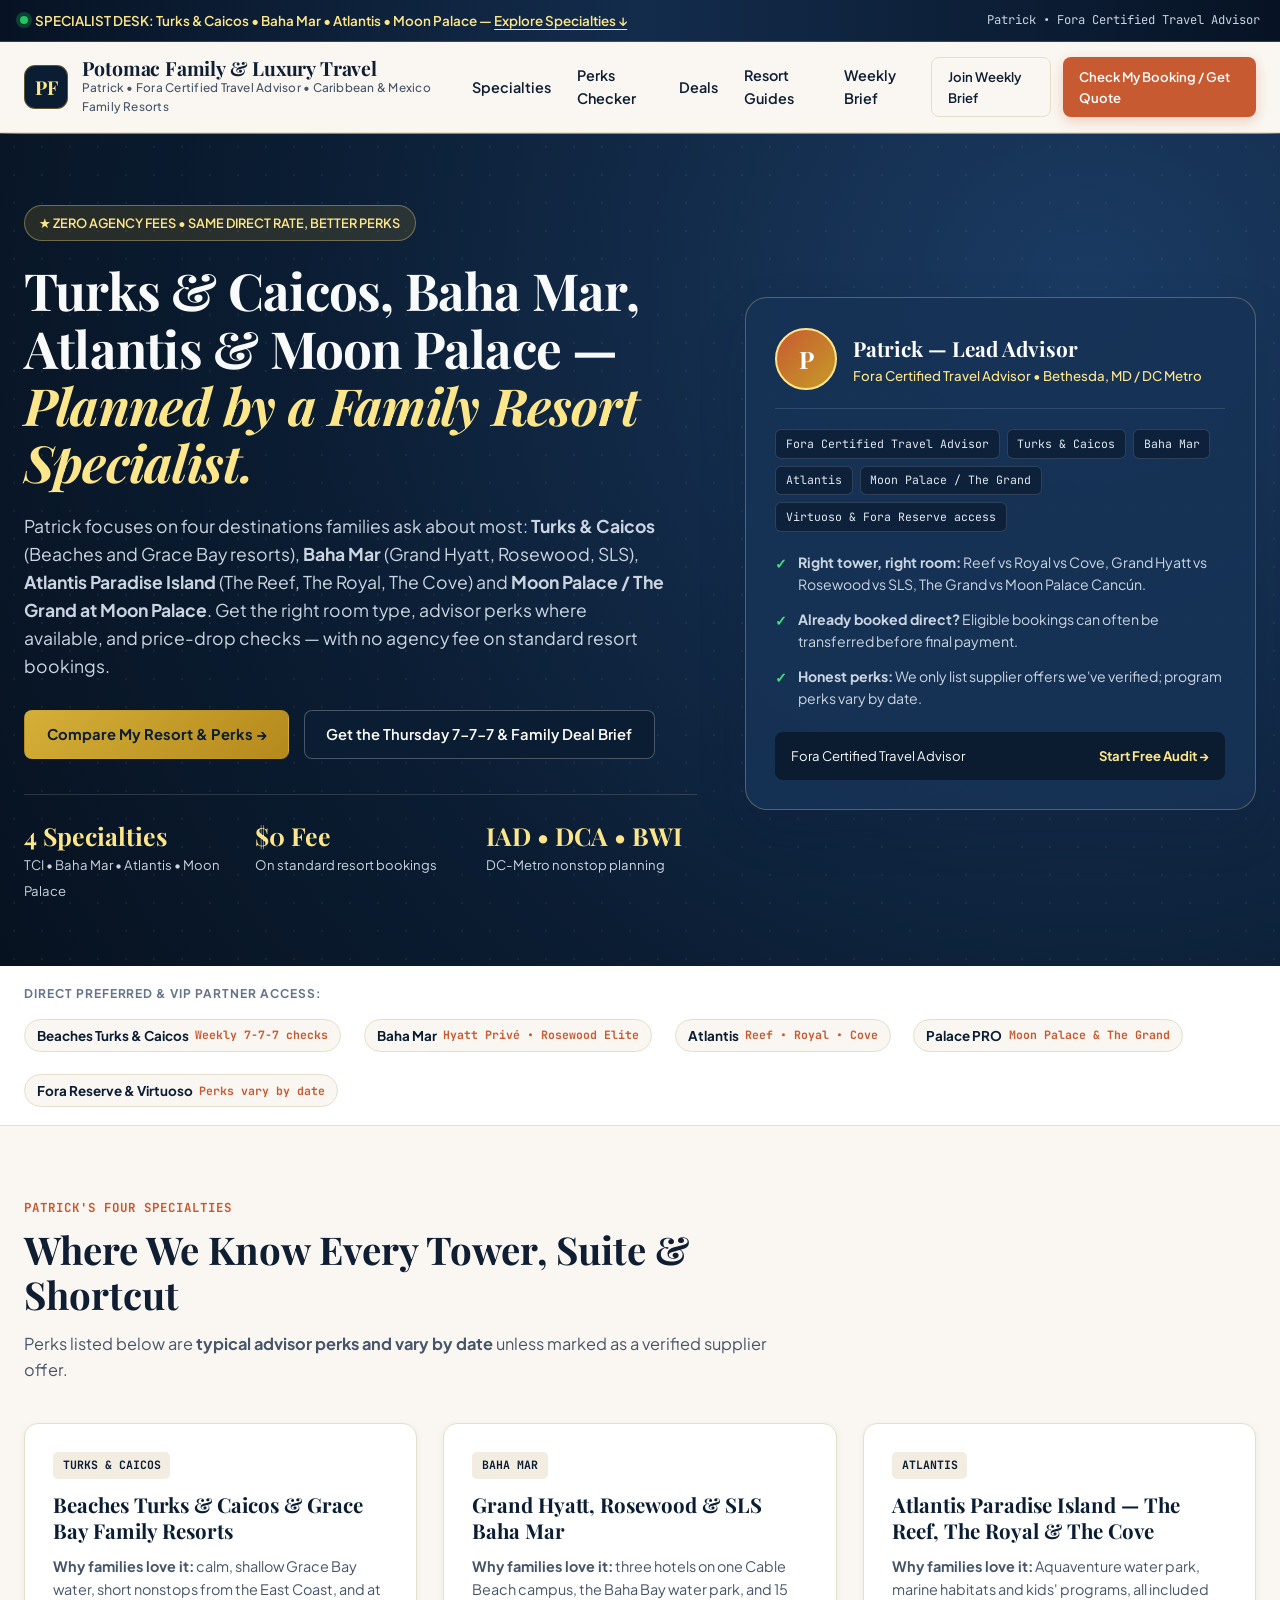
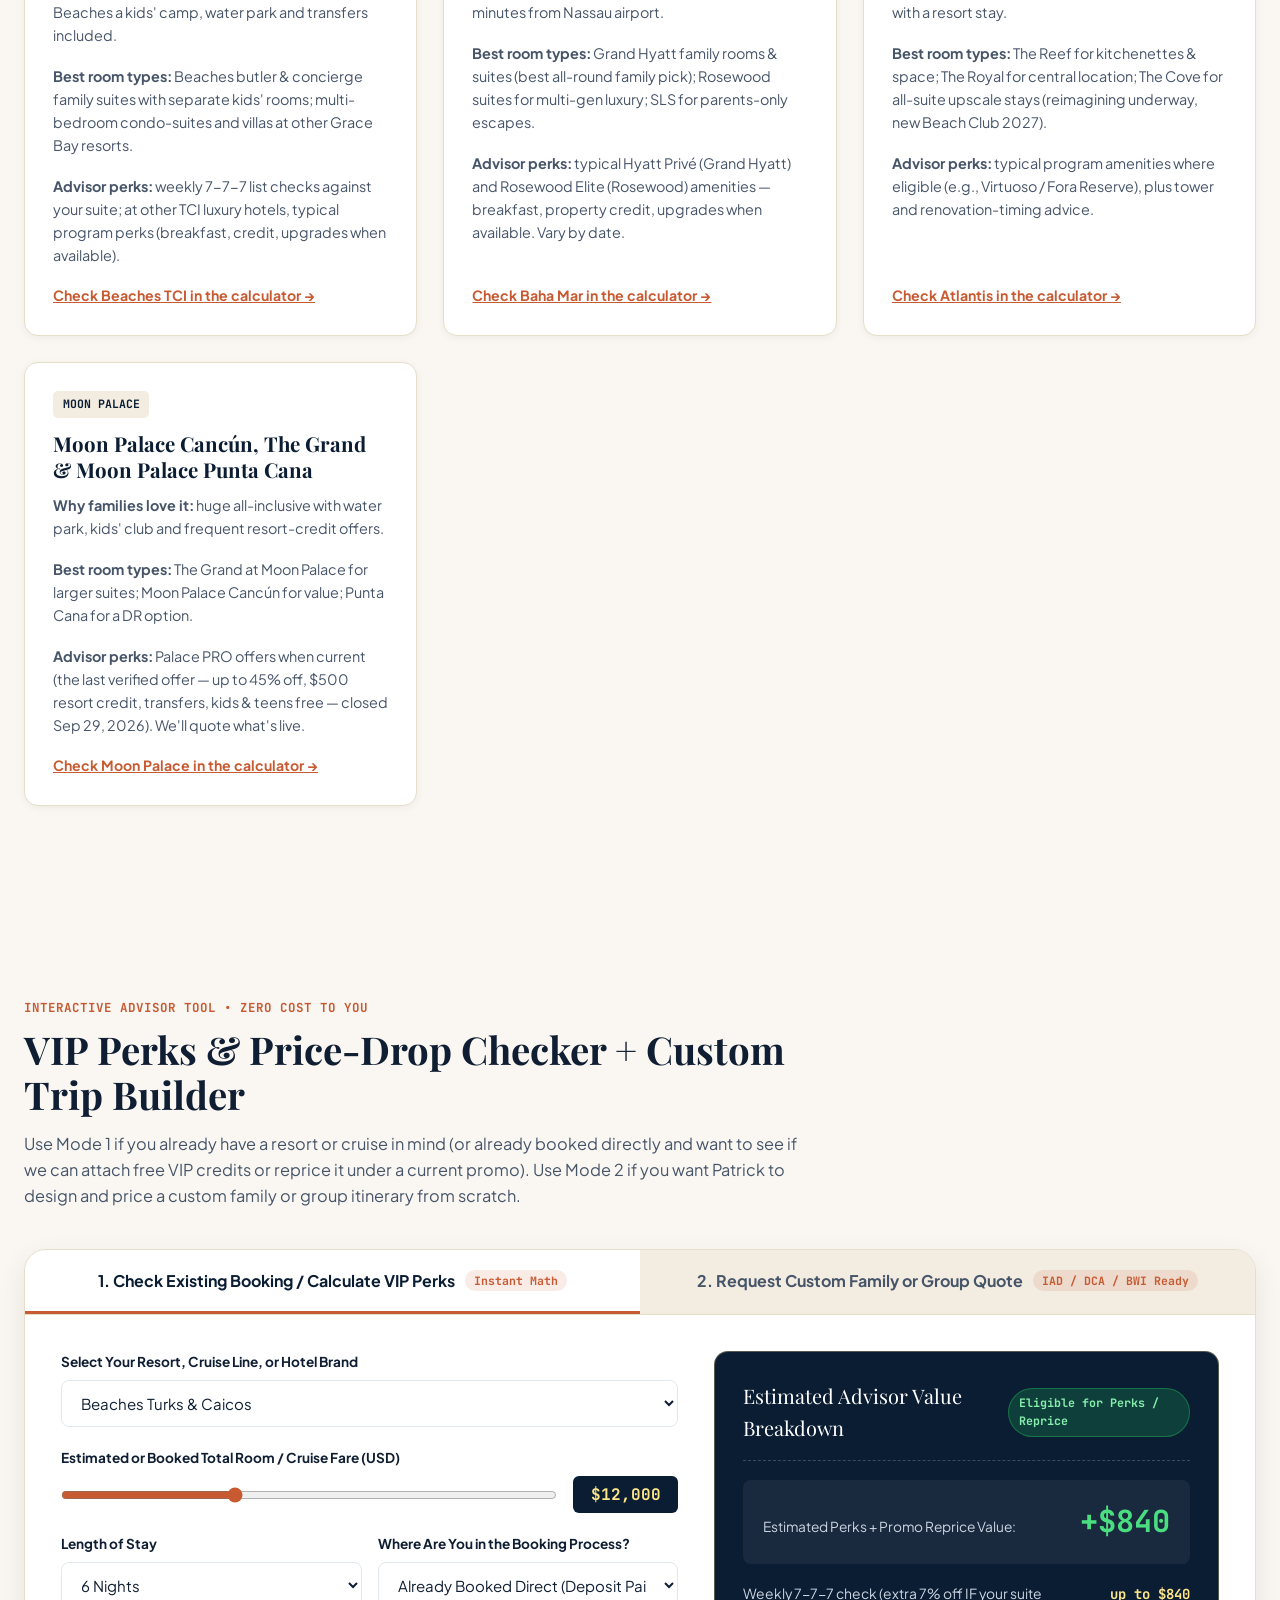
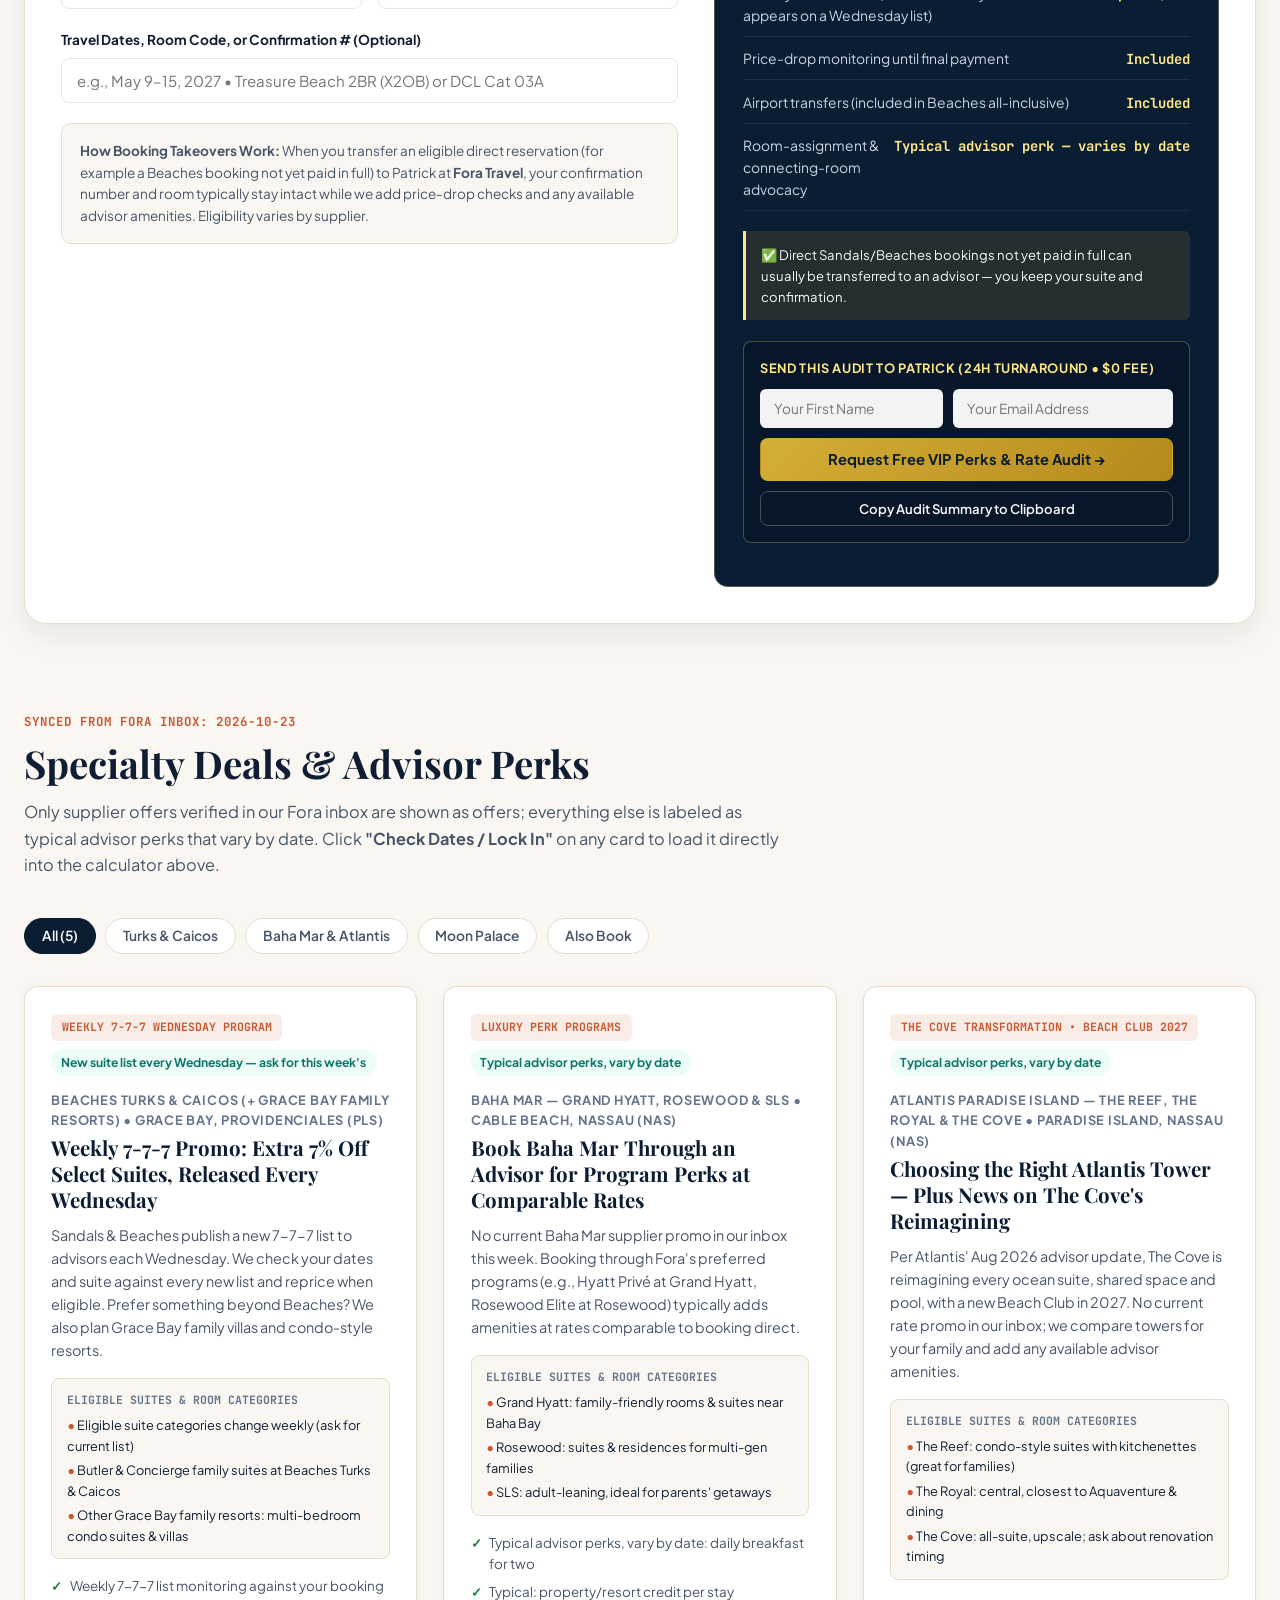
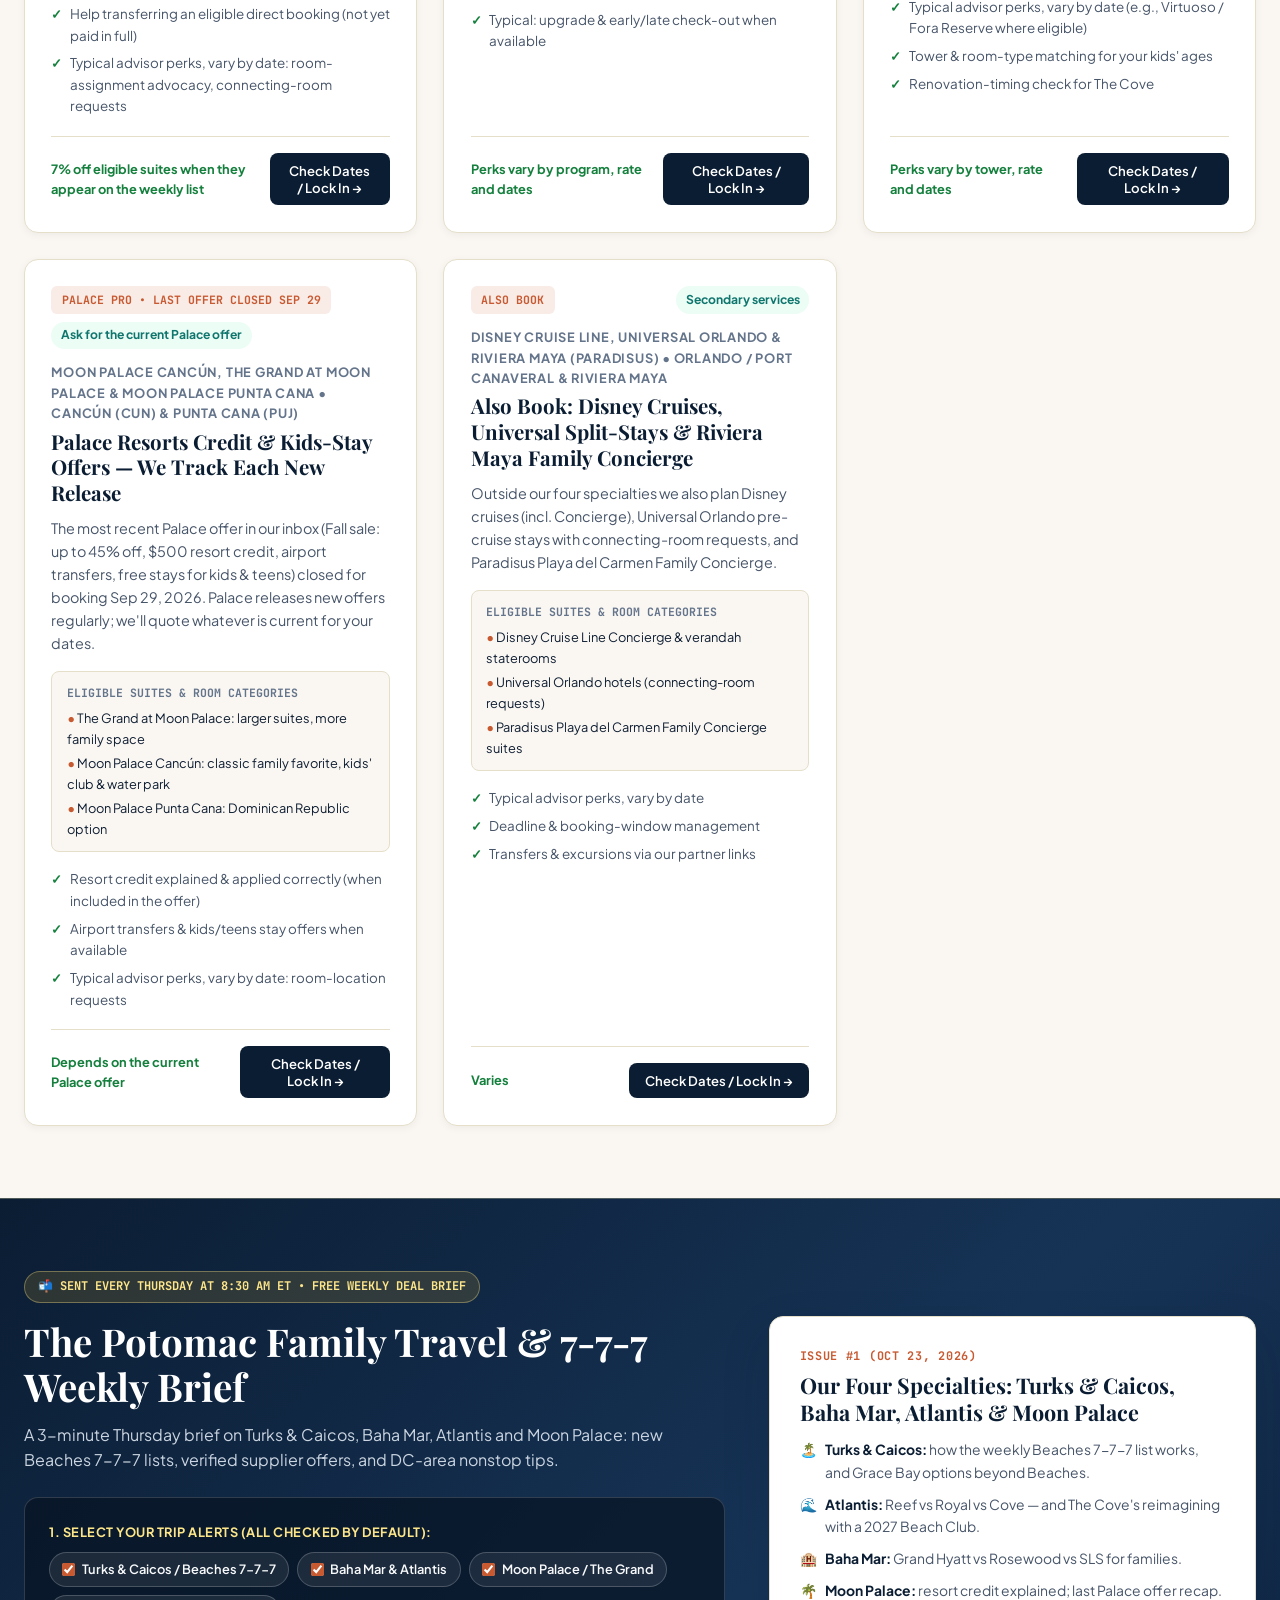
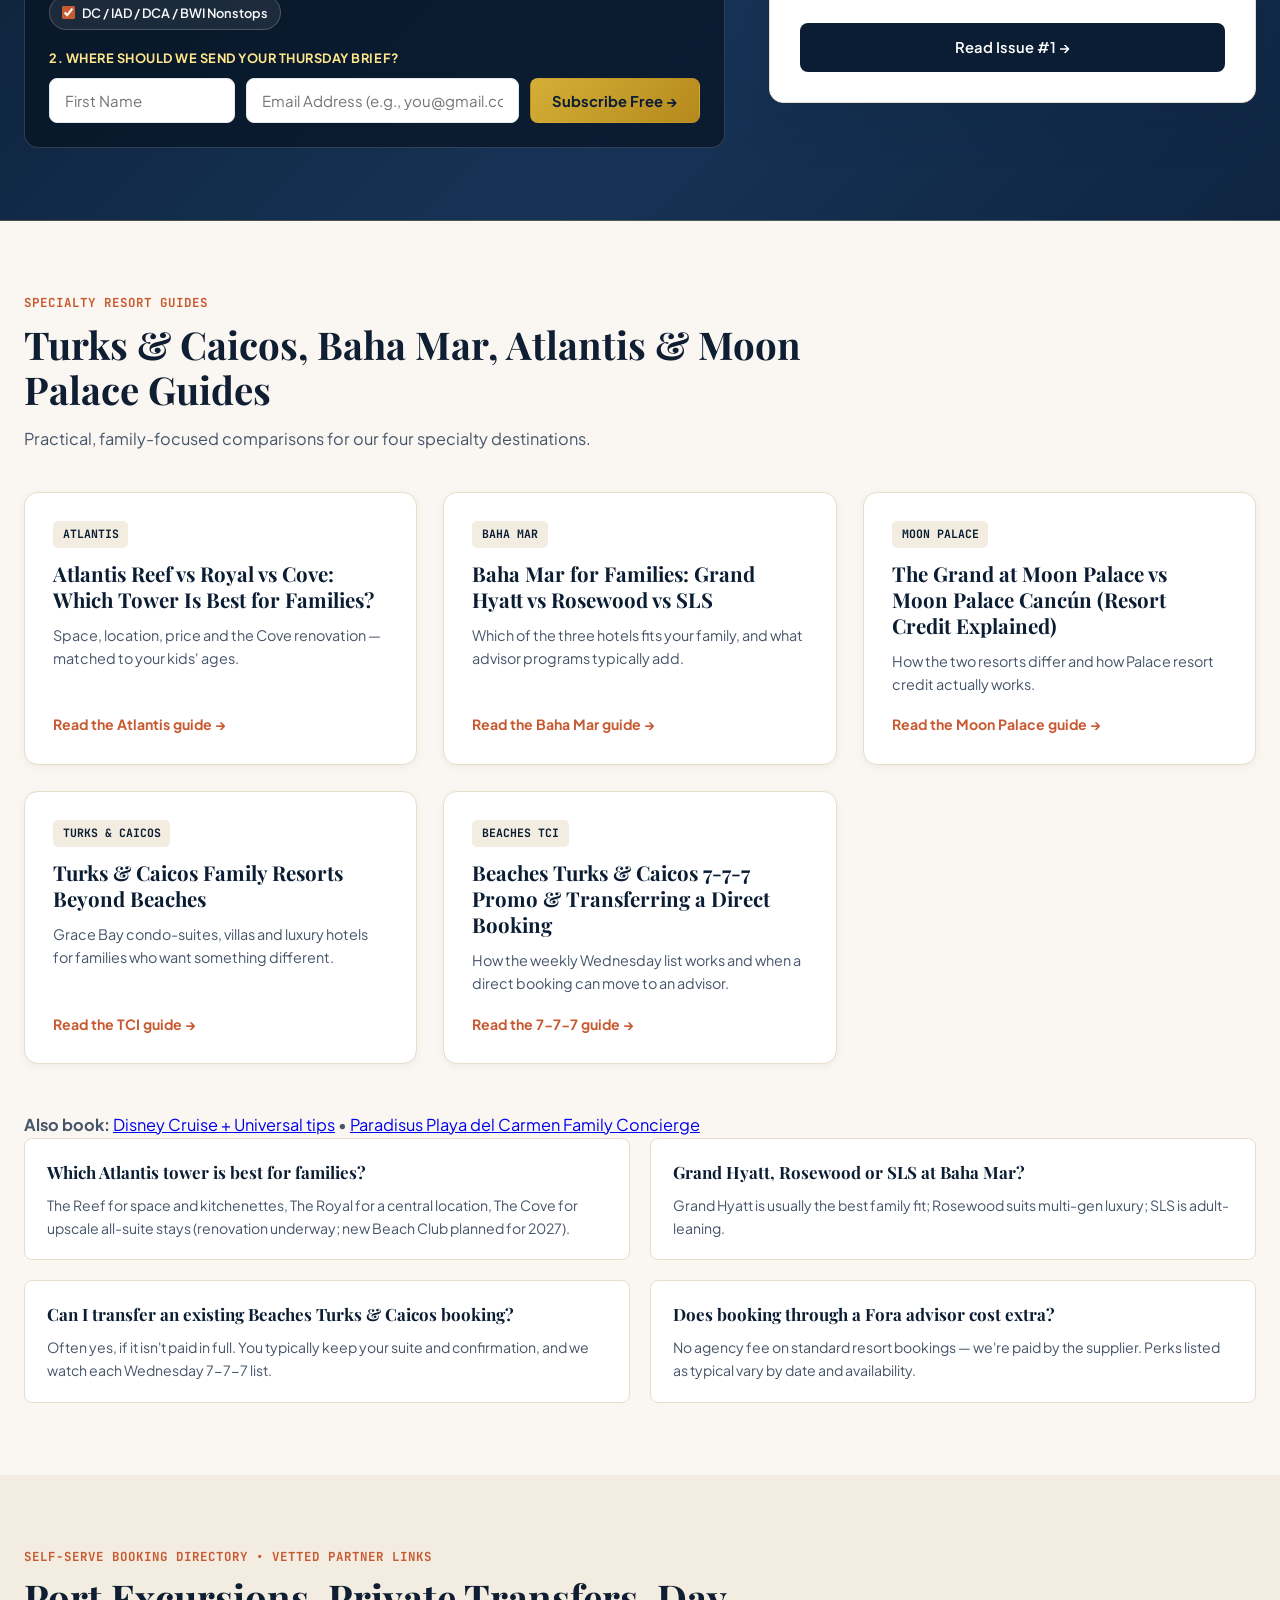
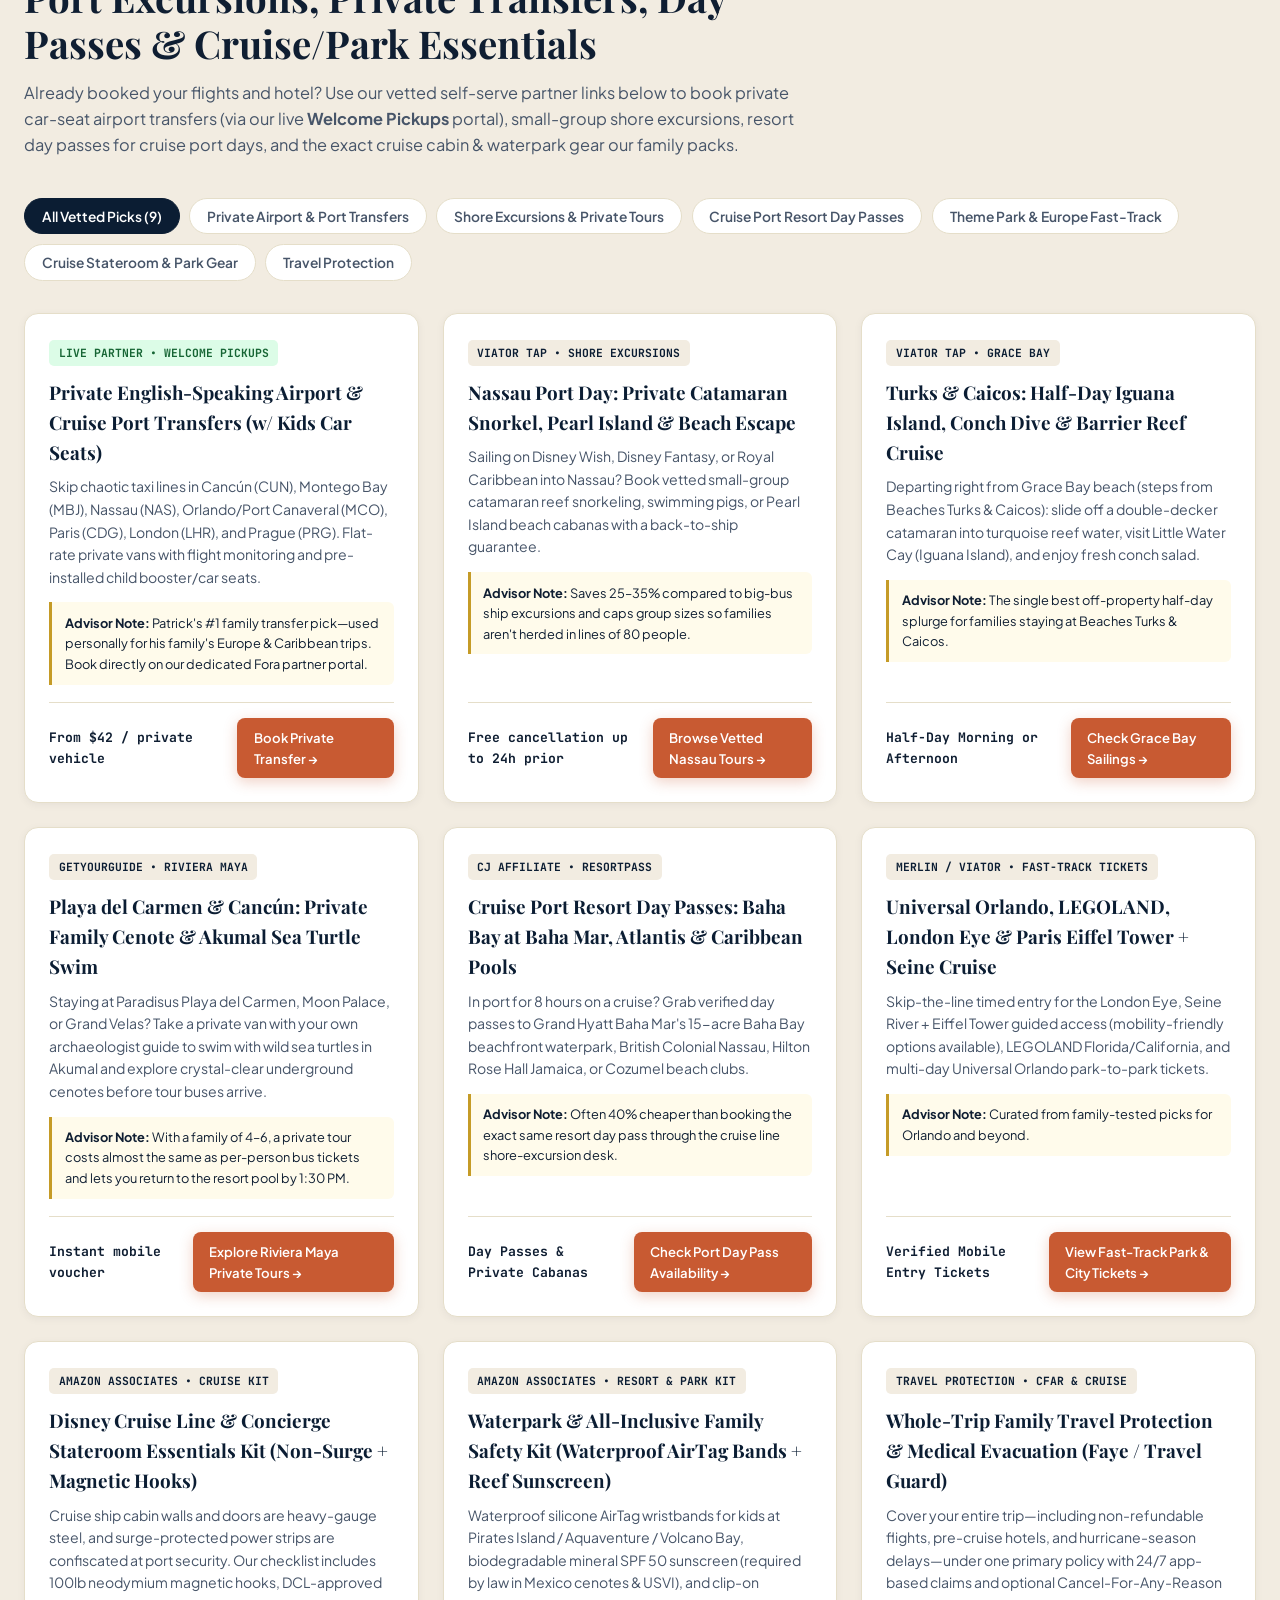
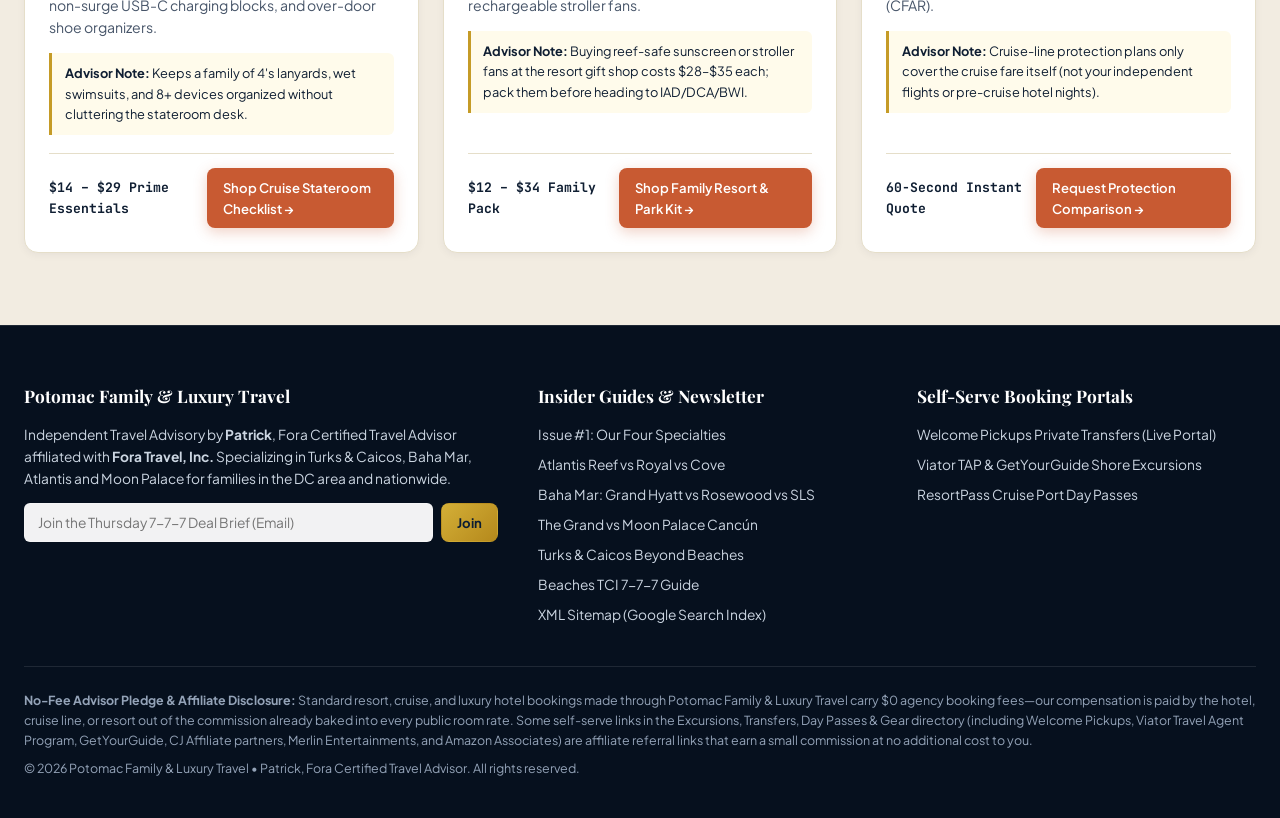
==== index.html @ f4395b29 "Publish Potomac Family Travel site" ====
<!DOCTYPE html>
<html lang="en">
<head>
  <meta charset="UTF-8" />
  <meta name="viewport" content="width=device-width, initial-scale=1.0" />
  <title>Potomac Family &amp; Luxury Travel | Turks &amp; Caicos, Baha Mar, Atlantis &amp; Moon Palace Family Specialist</title>
  <meta name="description" content="Patrick, Fora Certified Travel Advisor, specializes in family trips to Turks &amp; Caicos (Beaches &amp; Grace Bay resorts), Baha Mar (Grand Hyatt, Rosewood, SLS), Atlantis Paradise Island (The Reef, The Royal, The Cove) and Moon Palace / The Grand at Moon Palace. No agency fees on standard resort bookings." />
  <meta name="keywords" content="Turks and Caicos family resort travel advisor, Beaches Turks and Caicos 7-7-7, Baha Mar Grand Hyatt vs Rosewood vs SLS families, Atlantis Reef vs Royal vs Cove, The Grand at Moon Palace vs Moon Palace Cancun resort credit, Fora Travel Advisor DC" />
  <meta property="og:title" content="Potomac Family &amp; Luxury Travel | Turks &amp; Caicos • Baha Mar • Atlantis • Moon Palace" />
  <meta property="og:description" content="Check if your Beaches, Sandals, Disney Cruise Line, Paradisus, Atlantis, or Universal booking qualifies for $100–$850+ in advisor-only credits or a 7-7-7 promo reprice." />
  <meta property="og:type" content="website" />
  <link rel="canonical" href="https://potomacfamilytravel.github.io/" />
  <link rel="preconnect" href="https://fonts.googleapis.com" />
  <link rel="preconnect" href="https://fonts.gstatic.com" crossorigin />
  <link href="https://fonts.googleapis.com/css2?family=JetBrains+Mono:wght@500;700&family=Playfair+Display:ital,wght@0,600;0,700;1,600&family=Plus+Jakarta+Sans:wght@400;500;600;700&display=swap" rel="stylesheet" />
  <link rel="stylesheet" href="./styles.css" />

  <!-- Schema.org Structured Data for Google Search & Rich Snippets -->
  <script type="application/ld+json">
  {
    "@context": "https://schema.org",
    "@graph": [
      {
        "@type": "TravelAgency",
        "name": "Potomac Family & Luxury Travel",
        "description": "Boutique family luxury travel advisory by Patrick, Fora Certified Travel Advisor, specializing in Turks & Caicos, Baha Mar, Atlantis Paradise Island and Moon Palace / The Grand at Moon Palace.",
        "areaServed": ["Turks and Caicos Islands", "Nassau, The Bahamas", "Paradise Island, The Bahamas", "Cancún, Mexico", "Punta Cana, Dominican Republic", "Washington, DC Metro", "United States"],
        "priceRange": "No agency fee on standard resort bookings",
        "knowsAbout": [
          "Beaches Turks & Caicos", "Turks and Caicos family resorts", "Grace Bay",
          "Baha Mar", "Grand Hyatt Baha Mar", "Rosewood Baha Mar", "SLS Baha Mar",
          "Atlantis Paradise Island", "The Reef at Atlantis", "The Royal at Atlantis", "The Cove at Atlantis",
          "Moon Palace Cancún", "The Grand at Moon Palace", "Moon Palace Punta Cana",
          "Family all-inclusive resorts in the Caribbean and Mexico"
        ]
      },
      {
        "@type": "FAQPage",
        "mainEntity": [
          {"@type": "Question", "name": "Which Atlantis tower is best for families?", "acceptedAnswer": {"@type": "Answer", "text": "The Reef suits families wanting kitchenettes and condo-style space, The Royal is the most central for Aquaventure and dining, and The Cove is an upscale all-suite tower currently being reimagined, with a new Beach Club planned for 2027."}},
          {"@type": "Question", "name": "Grand Hyatt, Rosewood or SLS at Baha Mar for a family?", "acceptedAnswer": {"@type": "Answer", "text": "Grand Hyatt is usually the best family fit (largest, close to Baha Bay water park); Rosewood suits multi-generational families wanting quieter luxury and larger suites; SLS is more adult-leaning and great for parents' trips."}},
          {"@type": "Question", "name": "Can I transfer an existing Beaches Turks & Caicos booking to an advisor?", "acceptedAnswer": {"@type": "Answer", "text": "Often yes, if it is not yet paid in full. You generally keep your suite and confirmation number, and we monitor the weekly Wednesday 7-7-7 lists for your suite."}}
        ]
      }
    ]
  }
  </script>
</head>
<body>

  <!-- Live Promo Announcement Bar -->
  <div class="announcement-bar">
    <div class="announcement-inner">
      <div class="live-pulse">
        <span class="pulse-dot"></span>
        <span>SPECIALIST DESK: Turks &amp; Caicos • Baha Mar • Atlantis • Moon Palace — <a href="#specialties">Explore Specialties &darr;</a></span>
      </div>
      <div class="announcement-credentials">Patrick • Fora Certified Travel Advisor</div>
    </div>
  </div>

  <!-- Sticky Site Header -->
  <header class="site-header">
    <div class="header-inner">
      <a href="#" class="brand">
        <div class="brand-monogram">PF</div>
        <div class="brand-text">
          <span class="brand-name">Potomac Family &amp; Luxury Travel</span>
          <span class="brand-sub">Patrick • Fora Certified Travel Advisor • Caribbean &amp; Mexico Family Resorts</span>
        </div>
      </a>

      <nav class="main-nav" aria-label="Main Navigation">
        <a href="#specialties">Specialties</a>
        <a href="#perks-checker">Perks Checker</a>
        <a href="#live-deals">Deals</a>
        <a href="#insider-guides">Resort Guides</a>
        <a href="#newsletter">Weekly Brief</a>
      </nav>

      <div class="header-cta-group">
        <a href="#newsletter" class="btn btn-outline btn-sm">Join Weekly Brief</a>
        <a href="#perks-checker" class="btn btn-primary btn-sm">Check My Booking / Get Quote</a>
      </div>
    </div>
  </header>

  <!-- Hero Section -->
  <section class="hero">
    <div class="hero-inner">
      <div class="hero-copy">
        <div class="hero-eyebrow">
          <span>★ ZERO AGENCY FEES • SAME DIRECT RATE, BETTER PERKS</span>
        </div>
        <h1>
          Turks &amp; Caicos, Baha Mar, Atlantis &amp; Moon Palace — <span class="highlight">Planned by a Family Resort Specialist.</span>
        </h1>
        <p class="hero-lead">
          Patrick focuses on four destinations families ask about most: <strong>Turks &amp; Caicos</strong> (Beaches and Grace Bay resorts), <strong>Baha Mar</strong> (Grand Hyatt, Rosewood, SLS), <strong>Atlantis Paradise Island</strong> (The Reef, The Royal, The Cove) and <strong>Moon Palace / The Grand at Moon Palace</strong>. Get the right room type, advisor perks where available, and price-drop checks — with no agency fee on standard resort bookings.
        </p>

        <div class="hero-actions">
          <a href="#perks-checker" class="btn btn-gold">
            Compare My Resort &amp; Perks &rarr;
          </a>
          <a href="#newsletter" class="btn btn-navy" style="border-color: rgba(255,255,255,0.25);">
            Get the Thursday 7-7-7 &amp; Family Deal Brief
          </a>
        </div>

        <div class="hero-metrics">
          <div class="metric-item"><strong>4 Specialties</strong><span>TCI • Baha Mar • Atlantis • Moon Palace</span></div>
          <div class="metric-item"><strong>$0 Fee</strong><span>On standard resort bookings</span></div>
          <div class="metric-item"><strong>IAD • DCA • BWI</strong><span>DC-Metro nonstop planning</span></div>
        </div>
      </div>

      <!-- Right Advisor Credentials Card -->
      <aside class="hero-advisor-card" aria-label="Advisor Credentials">
        <div class="advisor-header">
          <div class="advisor-avatar">P</div>
          <div class="advisor-meta">
            <h2>Patrick — Lead Advisor</h2>
            <p>Fora Certified Travel Advisor • Bethesda, MD / DC Metro</p>
          </div>
        </div>

        <div class="advisor-badges">
          <span class="mini-badge">Fora Certified Travel Advisor</span>
          <span class="mini-badge">Turks &amp; Caicos</span>
          <span class="mini-badge">Baha Mar</span>
          <span class="mini-badge">Atlantis</span>
          <span class="mini-badge">Moon Palace / The Grand</span>
          <span class="mini-badge">Virtuoso &amp; Fora Reserve access</span>
        </div>

        <ul class="advisor-checklist">
          <li><span class="check-icon">✓</span><span><strong>Right tower, right room:</strong> Reef vs Royal vs Cove, Grand Hyatt vs Rosewood vs SLS, The Grand vs Moon Palace Cancún.</span></li>
          <li><span class="check-icon">✓</span><span><strong>Already booked direct?</strong> Eligible bookings can often be transferred before final payment.</span></li>
          <li><span class="check-icon">✓</span><span><strong>Honest perks:</strong> We only list supplier offers we've verified; program perks vary by date.</span></li>
        </ul>

        <div class="advisor-card-footer">
          <span>Fora Certified Travel Advisor</span>
          <a href="#perks-checker" style="color: #FDE68A; font-weight: 700; text-decoration: none;">Start Free Audit &rarr;</a>
        </div>
      </aside>
    </div>
  </section>

  <!-- Partner Programs Trust Bar -->
  <div class="trust-bar">
    <div class="trust-inner">
      <span class="trust-label">Direct Preferred &amp; VIP Partner Access:</span>
      <div class="trust-logos">
        <span class="trust-pill">Beaches Turks &amp; Caicos <small>Weekly 7-7-7 checks</small></span>
        <span class="trust-pill">Baha Mar <small>Hyatt Privé • Rosewood Elite</small></span>
        <span class="trust-pill">Atlantis <small>Reef • Royal • Cove</small></span>
        <span class="trust-pill">Palace PRO <small>Moon Palace &amp; The Grand</small></span>
        <span class="trust-pill">Fora Reserve &amp; Virtuoso <small>Perks vary by date</small></span>
      </div>
    </div>
  </div>

  <!-- SPECIALTIES -->
  <section id="specialties" class="section">
    <div class="section-header">
      <span class="section-eyebrow">Patrick's Four Specialties</span>
      <h2 class="section-title">Where We Know Every Tower, Suite &amp; Shortcut</h2>
      <p class="section-desc">Perks listed below are <strong>typical advisor perks and vary by date</strong> unless marked as a verified supplier offer.</p>
    </div>
    <div class="guides-grid specialties-grid">
      <article class="guide-card">
        <div>
          <div class="guide-meta"><span class="guide-tag">TURKS &amp; CAICOS</span></div>
          <h3>Beaches Turks &amp; Caicos &amp; Grace Bay Family Resorts</h3>
          <p><strong>Why families love it:</strong> calm, shallow Grace Bay water, short nonstops from the East Coast, and at Beaches a kids' camp, water park and transfers included.</p>
          <p><strong>Best room types:</strong> Beaches butler &amp; concierge family suites with separate kids' rooms; multi-bedroom condo-suites and villas at other Grace Bay resorts.</p>
          <p><strong>Advisor perks:</strong> weekly 7-7-7 list checks against your suite; at other TCI luxury hotels, typical program perks (breakfast, credit, upgrades when available).</p>
        </div>
        <a href="#perks-checker" data-prefill="beaches-tc" class="guide-link-cta">Check Beaches TCI in the calculator &rarr;</a>
      </article>
      <article class="guide-card">
        <div>
          <div class="guide-meta"><span class="guide-tag">BAHA MAR</span></div>
          <h3>Grand Hyatt, Rosewood &amp; SLS Baha Mar</h3>
          <p><strong>Why families love it:</strong> three hotels on one Cable Beach campus, the Baha Bay water park, and 15 minutes from Nassau airport.</p>
          <p><strong>Best room types:</strong> Grand Hyatt family rooms &amp; suites (best all-round family pick); Rosewood suites for multi-gen luxury; SLS for parents-only escapes.</p>
          <p><strong>Advisor perks:</strong> typical Hyatt Privé (Grand Hyatt) and Rosewood Elite (Rosewood) amenities — breakfast, property credit, upgrades when available. Vary by date.</p>
        </div>
        <a href="#perks-checker" data-prefill="baha-mar" class="guide-link-cta">Check Baha Mar in the calculator &rarr;</a>
      </article>
      <article class="guide-card">
        <div>
          <div class="guide-meta"><span class="guide-tag">ATLANTIS</span></div>
          <h3>Atlantis Paradise Island — The Reef, The Royal &amp; The Cove</h3>
          <p><strong>Why families love it:</strong> Aquaventure water park, marine habitats and kids' programs, all included with a resort stay.</p>
          <p><strong>Best room types:</strong> The Reef for kitchenettes &amp; space; The Royal for central location; The Cove for all-suite upscale stays (reimagining underway, new Beach Club 2027).</p>
          <p><strong>Advisor perks:</strong> typical program amenities where eligible (e.g., Virtuoso / Fora Reserve), plus tower and renovation-timing advice.</p>
        </div>
        <a href="#perks-checker" data-prefill="atlantis" class="guide-link-cta">Check Atlantis in the calculator &rarr;</a>
      </article>
      <article class="guide-card">
        <div>
          <div class="guide-meta"><span class="guide-tag">MOON PALACE</span></div>
          <h3>Moon Palace Cancún, The Grand &amp; Moon Palace Punta Cana</h3>
          <p><strong>Why families love it:</strong> huge all-inclusive with water park, kids' club and frequent resort-credit offers.</p>
          <p><strong>Best room types:</strong> The Grand at Moon Palace for larger suites; Moon Palace Cancún for value; Punta Cana for a DR option.</p>
          <p><strong>Advisor perks:</strong> Palace PRO offers when current (the last verified offer — up to 45% off, $500 resort credit, transfers, kids &amp; teens free — closed Sep 29, 2026). We'll quote what's live.</p>
        </div>
        <a href="#perks-checker" data-prefill="moon-palace" class="guide-link-cta">Check Moon Palace in the calculator &rarr;</a>
      </article>
    </div>
  </section>

  <!-- REVENUE ENGINE #1A: Interactive VIP Perks & Price-Drop Checker + Custom Trip Builder -->
  <section id="perks-checker" class="section">
    <div class="section-header">
      <span class="section-eyebrow">Interactive Advisor Tool • Zero Cost to You</span>
      <h2 class="section-title">VIP Perks &amp; Price-Drop Checker + Custom Trip Builder</h2>
      <p class="section-desc">
        Use Mode 1 if you already have a resort or cruise in mind (or already booked directly and want to see if we can attach free VIP credits or reprice it under a current promo). Use Mode 2 if you want Patrick to design and price a custom family or group itinerary from scratch.
      </p>
    </div>

    <div class="engine-shell">
      <div class="engine-tabs" role="tablist">
        <button type="button" class="engine-tab-btn active" data-tab="panel-checker">
          <span>1. Check Existing Booking / Calculate VIP Perks</span>
          <span class="tab-pill">Instant Math</span>
        </button>
        <button type="button" class="engine-tab-btn" data-tab="panel-quote">
          <span>2. Request Custom Family or Group Quote</span>
          <span class="tab-pill">IAD / DCA / BWI Ready</span>
        </button>
      </div>

      <!-- Mode 1: Existing Booking / Perks & Price-Drop Calculator -->
      <div id="panel-checker" class="engine-panel active">
        <div class="calculator-grid">
          <div class="calculator-inputs">
            <div class="form-group">
              <label class="form-label" for="calc-brand">Select Your Resort, Cruise Line, or Hotel Brand</label>
              <select id="calc-brand" class="form-select">
                <option value="beaches-tc">Beaches Turks &amp; Caicos</option>
                <option value="turks-caicos">Other Turks &amp; Caicos Family Resorts (Grace Bay)</option>
                <option value="baha-mar">Baha Mar — Grand Hyatt / Rosewood / SLS</option>
                <option value="atlantis">Atlantis — The Reef / The Royal / The Cove</option>
                <option value="moon-palace">Moon Palace Cancún / The Grand / Moon Palace Punta Cana</option>
                <option value="disney-cruise">Also book: Disney Cruise Line + Universal</option>
                <option value="paradisus-melia">Also book: Paradisus Playa del Carmen</option>
                <option value="luxury-hotel">Other luxury hotel or resort</option>
              </select>
            </div>

            <div class="form-group">
              <label class="form-label" for="calc-cost">Estimated or Booked Total Room / Cruise Fare (USD)</label>
              <div class="range-wrap">
                <input type="range" id="calc-cost" min="2500" max="30000" step="500" value="12000" />
                <span id="calc-cost-display" class="range-value-badge">$12,000</span>
              </div>
            </div>

            <div class="form-row">
              <div class="form-group">
                <label class="form-label" for="calc-nights">Length of Stay</label>
                <select id="calc-nights" class="form-select">
                  <option value="3">3 Nights</option>
                  <option value="4">4 Nights</option>
                  <option value="5">5 Nights</option>
                  <option value="6" selected>6 Nights</option>
                  <option value="7">7 Nights (Full Week)</option>
                  <option value="10">10+ Nights</option>
                </select>
              </div>

              <div class="form-group">
                <label class="form-label" for="calc-status">Where Are You in the Booking Process?</label>
                <select id="calc-status" class="form-select">
                  <option value="not-booked">Haven't Booked Yet — Want Best Rate + Perks</option>
                  <option value="recent-deposit" selected>Already Booked Direct (Deposit Paid, Not Paid in Full)</option>
                  <option value="loyalty-desk">Booked On-Site at Loyalty Desk / Cruise Placeholder</option>
                  <option value="paid-in-full">Already Paid in Full (Check Flexible Rebook Options)</option>
                </select>
              </div>
            </div>

            <div class="form-group">
              <label class="form-label" for="calc-details">Travel Dates, Room Code, or Confirmation # (Optional)</label>
              <input
                type="text"
                id="calc-details"
                class="form-input"
                placeholder="e.g., May 9–15, 2027 • Treasure Beach 2BR (X2OB) or DCL Cat 03A"
              />
            </div>

            <div style="background: var(--bg-sand); border: 1px solid var(--border-light); border-radius: 10px; padding: 1rem 1.15rem; font-size: 0.85rem; color: var(--text-secondary);">
              <strong>How Booking Takeovers Work:</strong> When you transfer an eligible direct reservation (for example a Beaches booking not yet paid in full) to Patrick at <strong>Fora Travel</strong>, your confirmation number and room typically stay intact while we add price-drop checks and any available advisor amenities. Eligibility varies by supplier.
            </div>
          </div>

          <!-- Right: Live Calculated Perks & Savings Receipt + In-Page Submit -->
          <div class="receipt-card" aria-live="polite">
            <div class="receipt-header">
              <span class="receipt-title">Estimated Advisor Value Breakdown</span>
              <span id="receipt-status-badge" class="status-badge">Eligible for Perks / Reprice</span>
            </div>

            <div class="receipt-total-box">
              <span>Estimated Perks + Promo Reprice Value:</span>
              <strong id="receipt-total-value" class="receipt-total-amount">+$1,025</strong>
            </div>

            <ul id="receipt-line-items" class="receipt-line-items">
              <!-- Populated dynamically by app.js -->
            </ul>

            <div id="receipt-takeover-rule" class="takeover-rule-box">
              <!-- Populated dynamically by app.js -->
            </div>

            <!-- In-Page Lead Capture Form -->
            <form id="receipt-audit-form" class="receipt-lead-form">
              <span class="receipt-lead-form-title">Send This Audit to Patrick (24h Turnaround • $0 Fee)</span>
              <div class="receipt-input-row">
                <input type="text" id="audit-name" class="receipt-input" placeholder="Your First Name" required />
                <input type="email" id="audit-email" class="receipt-input" placeholder="Your Email Address" required />
              </div>
              <div class="receipt-actions">
                <button type="submit" class="btn btn-gold" style="width: 100%;">
                  Request Free VIP Perks &amp; Rate Audit &rarr;
                </button>
                <button type="button" id="receipt-copy-btn" class="btn btn-outline btn-sm" style="color: #F8FAFC; border-color: rgba(255,255,255,0.25);">
                  Copy Audit Summary to Clipboard
                </button>
              </div>
              <div id="receipt-confirm-banner" class="confirmation-banner" role="status"></div>
            </form>
          </div>
        </div>
      </div>

      <!-- Mode 2: Custom Family & Multi-Gen Trip Quote Builder -->
      <div id="panel-quote" class="engine-panel">
        <form id="custom-quote-form" class="calculator-grid">
          <div>
            <div class="form-row">
              <div class="form-group">
                <label class="form-label" for="quote-name">Your Name</label>
                <input type="text" id="quote-name" class="form-input" placeholder="e.g., Sarah &amp; Mark" required />
              </div>
              <div class="form-group">
                <label class="form-label" for="quote-email">Your Email Address</label>
                <input type="email" id="quote-email" class="form-input" placeholder="you@example.com" required />
              </div>
            </div>

            <div class="form-row">
              <div class="form-group">
                <label class="form-label" for="quote-type">Trip Type</label>
                <select id="quote-type" class="form-select">
                  <option value="Turks & Caicos (Beaches or Grace Bay resorts)">Turks &amp; Caicos (Beaches or Grace Bay resorts)</option>
                  <option value="Baha Mar (Grand Hyatt / Rosewood / SLS)">Baha Mar (Grand Hyatt / Rosewood / SLS)</option>
                  <option value="Atlantis (The Reef / The Royal / The Cove)">Atlantis (The Reef / The Royal / The Cove)</option>
                  <option value="Moon Palace / The Grand at Moon Palace">Moon Palace / The Grand at Moon Palace</option>
                  <option value="Other Caribbean / Mexico luxury family resort">Other Caribbean / Mexico luxury family resort</option>
                  <option value="Also book: Disney Cruise / Universal">Also book: Disney Cruise / Universal</option>
                  <option value="Multi-Generational Group Trip (3+ Rooms / Villas)">Multi-Generational Group Trip (3+ Rooms / Villas)</option>
                </select>
              </div>

              <div class="form-group">
                <label class="form-label" for="quote-rooms">Preferred Room Setup</label>
                <select id="quote-rooms" class="form-select">
                  <option value="2-Bedroom Family Suite or Butler Villa">2-Bedroom Family Suite or Butler Villa</option>
                  <option value="Guaranteed Connecting Rooms (2 Rooms w/ Inner Door)">Guaranteed Connecting Rooms (2 Rooms w/ Inner Door)</option>
                  <option value="Family Concierge Swim-Up Suite">Family Concierge Swim-Up Suite</option>
                  <option value="1 Family Room / Suite (Sleeps 4–6)">1 Family Room / Suite (Sleeps 4–6)</option>
                  <option value="3+ Rooms for Multi-Family / Grandparents Group">3+ Rooms for Multi-Family / Grandparents Group</option>
                </select>
              </div>
            </div>

            <div class="form-row">
              <div class="form-group">
                <label class="form-label" for="quote-hub">Primary Departure Airport</label>
                <select id="quote-hub" class="form-select">
                  <option value="iad" selected>Washington Dulles (IAD)</option>
                  <option value="dca">Reagan National (DCA)</option>
                  <option value="bwi">Baltimore / Washington (BWI)</option>
                  <option value="other">Other US Gateway / Multi-City Family</option>
                </select>
              </div>

              <div class="form-group">
                <label class="form-label" for="quote-budget">Target Total Accommodation/Cruise Budget</label>
                <select id="quote-budget" class="form-select">
                  <option value="$5,000 – $8,000">$5,000 – $8,000</option>
                  <option value="$8,000 – $14,000" selected>$8,000 – $14,000</option>
                  <option value="$14,000 – $22,000">$14,000 – $22,000 (Butler / Concierge / Multi-Room)</option>
                  <option value="$22,000+">$22,000+ (Multi-Gen Villa / 3+ Rooms)</option>
                </select>
              </div>
            </div>

            <div class="form-row">
              <div class="form-group">
                <label class="form-label" for="quote-dates">Target Dates or School Break</label>
                <input type="text" id="quote-dates" class="form-input" placeholder="e.g., MCPS/FCPS Spring Break Mar 2027, Jan 2027, or Summer" />
              </div>
              <div class="form-group">
                <label class="form-label" for="quote-travelers">Travelers &amp; Kids' Ages</label>
                <input type="text" id="quote-travelers" class="form-input" placeholder="e.g., 2 Adults, 2 Kids (ages 7 &amp; 10) + Grandparents" />
              </div>
            </div>

            <div class="form-group">
              <label class="form-label" for="quote-notes">Anything Else We Should Know?</label>
              <textarea id="quote-notes" rows="2" class="form-textarea" placeholder="Waterpark priorities, dietary/allergy needs, mobility considerations for grandparents, or resorts you're comparing..."></textarea>
            </div>
          </div>

          <div class="receipt-card">
            <div class="receipt-header">
              <span class="receipt-title">What You Receive (Within 24 Hours)</span>
              <span class="status-badge">$0 Advisory Fee</span>
            </div>

            <ul class="receipt-line-items">
              <li>
                <span>Side-by-Side Comparison of 2–3 Vetted Room Configurations</span>
                <strong>Included</strong>
              </li>
              <li>
                <span>Advisor-Only Perks Attached (where available)</span>
                <strong>$100–$800+</strong>
              </li>
              <li>
                <span>Written Hotel Room-Assigner Follow-Up for Connecting Rooms</span>
                <strong>Included</strong>
              </li>
              <li>
                <span>Continuous Promo &amp; 7-7-7 Price-Drop Monitoring Until Travel</span>
                <strong>Included</strong>
              </li>
            </ul>

            <div id="hub-insider-tip" class="takeover-rule-box">
              ✈️ IAD Insider Note: United runs seasonal Saturday/Sunday nonstops from Dulles (IAD) to Providenciales (PLS), Nassau (NAS), Cancún (CUN), Montego Bay (MBJ), and Aruba (AUA)—saving families a full connection day.
            </div>

            <div class="receipt-actions">
              <button type="submit" class="btn btn-gold">
                Submit Custom Quote Request to Patrick &rarr;
              </button>
              <button type="button" id="copy-custom-quote-btn" class="btn btn-outline" style="color: #F8FAFC; border-color: rgba(255,255,255,0.25);">
                Copy Trip Brief to Clipboard
              </button>
            </div>
            <div id="quote-confirm-banner" class="confirmation-banner" role="status"></div>
          </div>
        </form>
      </div>
    </div>
  </section>

  <!-- REVENUE ENGINE #1B: Live Advisor-Only Deals & Flash Promos -->
  <section id="live-deals" class="section" style="padding-top: 1rem;">
    <div class="section-header" style="display: flex; align-items: flex-end; justify-content: space-between; flex-wrap: wrap; gap: 1rem; max-width: 100%;">
      <div style="max-width: 760px;">
        <span class="section-eyebrow" id="deals-last-updated">Synced from Fora Inbox: Oct 23, 2026</span>
        <h2 class="section-title">Specialty Deals &amp; Advisor Perks</h2>
        <p class="section-desc">
          Only supplier offers verified in our Fora inbox are shown as offers; everything else is labeled as typical advisor perks that vary by date. Click <strong>"Check Dates / Lock In"</strong> on any card to load it directly into the calculator above.
        </p>
      </div>
    </div>

    <div id="deals-filter-bar" class="filter-bar" role="region" aria-label="Filter Deals">
      <button type="button" class="filter-btn active" data-filter="all">All (5)</button>
      <button type="button" class="filter-btn" data-filter="turks-caicos">Turks &amp; Caicos</button>
      <button type="button" class="filter-btn" data-filter="bahamas">Baha Mar &amp; Atlantis</button>
      <button type="button" class="filter-btn" data-filter="mexico">Moon Palace</button>
      <button type="button" class="filter-btn" data-filter="also">Also Book</button>
    </div>

    <div id="live-deals-grid" class="deals-grid">
      <!-- Populated by app.js from deals-data.json -->
    </div>
  </section>

  <!-- WEEKLY NEWSLETTER ENGINE: "The Potomac Family Travel & 7-7-7 Weekly Brief" -->
  <section id="newsletter" class="newsletter-section">
    <div class="newsletter-inner">
      <div>
        <div class="newsletter-badge">
          <span>📬 SENT EVERY THURSDAY AT 8:30 AM ET • FREE WEEKLY DEAL BRIEF</span>
        </div>
        <h2 class="newsletter-title">The Potomac Family Travel &amp; 7-7-7 Weekly Brief</h2>
        <p class="newsletter-desc">
          A 3-minute Thursday brief on Turks &amp; Caicos, Baha Mar, Atlantis and Moon Palace: new Beaches 7-7-7 lists, verified supplier offers, and DC-area nonstop tips.
        </p>

        <form id="newsletter-signup-form" class="newsletter-form-card">
          <span class="interest-pills-label">1. Select Your Trip Alerts (All Checked by Default):</span>
          <div class="interest-pills-grid">
            <label class="interest-pill"><input type="checkbox" name="nl_interest" value="Turks & Caicos / Beaches 7-7-7" checked /><span>Turks &amp; Caicos / Beaches 7-7-7</span></label>
            <label class="interest-pill"><input type="checkbox" name="nl_interest" value="Baha Mar & Atlantis" checked /><span>Baha Mar &amp; Atlantis</span></label>
            <label class="interest-pill"><input type="checkbox" name="nl_interest" value="Moon Palace / The Grand" checked /><span>Moon Palace / The Grand</span></label>
            <label class="interest-pill"><input type="checkbox" name="nl_interest" value="DC / IAD Nonstop Deals" checked /><span>DC / IAD / DCA / BWI Nonstops</span></label>
          </div>

          <span class="interest-pills-label">2. Where Should We Send Your Thursday Brief?</span>
          <div class="newsletter-inputs-row">
            <input type="text" id="nl-first-name" class="form-input" placeholder="First Name" required />
            <input type="email" id="nl-email" class="form-input" placeholder="Email Address (e.g., you@gmail.com)" required />
            <button type="submit" class="btn btn-gold">Subscribe Free &rarr;</button>
          </div>
          <div id="newsletter-confirm-banner" class="confirmation-banner" role="status"></div>
        </form>
      </div>

      <!-- Right: Preview Card for Issue #1 (Oct 23, 2026) -->
      <aside class="newsletter-issue-card">
        <span class="issue-kicker">ISSUE #1 (OCT 23, 2026)</span>
        <h3>Our Four Specialties: Turks &amp; Caicos, Baha Mar, Atlantis &amp; Moon Palace</h3>
        <ul class="issue-highlights">
          <li><span>🏝️</span><div><strong>Turks &amp; Caicos:</strong> how the weekly Beaches 7-7-7 list works, and Grace Bay options beyond Beaches.</div></li>
          <li><span>🌊</span><div><strong>Atlantis:</strong> Reef vs Royal vs Cove — and The Cove's reimagining with a 2027 Beach Club.</div></li>
          <li><span>🏨</span><div><strong>Baha Mar:</strong> Grand Hyatt vs Rosewood vs SLS for families.</div></li>
          <li><span>🌴</span><div><strong>Moon Palace:</strong> resort credit explained; last Palace offer recap.</div></li>
        </ul>
        <a href="./newsletter/issue-1-oct-23-2026.html" class="btn btn-navy" style="width: 100%;">Read Issue #1 &rarr;</a>
      </aside>
    </div>
  </section>

  <!-- GOOGLE SEO & SEARCH HUB: Standalone High-Intent Guides + FAQ -->
  <section id="insider-guides" class="section">
    <div class="section-header">
      <span class="section-eyebrow">Specialty Resort Guides</span>
      <h2 class="section-title">Turks &amp; Caicos, Baha Mar, Atlantis &amp; Moon Palace Guides</h2>
      <p class="section-desc">
        Practical, family-focused comparisons for our four specialty destinations.
      </p>
    </div>

    <div class="guides-grid">
      <a href="./guides/atlantis-reef-vs-royal-vs-cove-families.html" class="guide-card">
        <div>
          <div class="guide-meta"><span class="guide-tag">ATLANTIS</span></div>
          <h3>Atlantis Reef vs Royal vs Cove: Which Tower Is Best for Families?</h3>
          <p>Space, location, price and the Cove renovation — matched to your kids' ages.</p>
        </div>
        <span class="guide-link-cta">Read the Atlantis guide &rarr;</span>
      </a>
      <a href="./guides/baha-mar-grand-hyatt-vs-rosewood-vs-sls-families.html" class="guide-card">
        <div>
          <div class="guide-meta"><span class="guide-tag">BAHA MAR</span></div>
          <h3>Baha Mar for Families: Grand Hyatt vs Rosewood vs SLS</h3>
          <p>Which of the three hotels fits your family, and what advisor programs typically add.</p>
        </div>
        <span class="guide-link-cta">Read the Baha Mar guide &rarr;</span>
      </a>
      <a href="./guides/grand-at-moon-palace-vs-moon-palace-cancun-resort-credit.html" class="guide-card">
        <div>
          <div class="guide-meta"><span class="guide-tag">MOON PALACE</span></div>
          <h3>The Grand at Moon Palace vs Moon Palace Cancún (Resort Credit Explained)</h3>
          <p>How the two resorts differ and how Palace resort credit actually works.</p>
        </div>
        <span class="guide-link-cta">Read the Moon Palace guide &rarr;</span>
      </a>
      <a href="./guides/turks-caicos-family-resorts-beyond-beaches.html" class="guide-card">
        <div>
          <div class="guide-meta"><span class="guide-tag">TURKS &amp; CAICOS</span></div>
          <h3>Turks &amp; Caicos Family Resorts Beyond Beaches</h3>
          <p>Grace Bay condo-suites, villas and luxury hotels for families who want something different.</p>
        </div>
        <span class="guide-link-cta">Read the TCI guide &rarr;</span>
      </a>
      <a href="./guides/beaches-turks-caicos-7-7-7-loyalty-transfer.html" class="guide-card">
        <div>
          <div class="guide-meta"><span class="guide-tag">BEACHES TCI</span></div>
          <h3>Beaches Turks &amp; Caicos 7-7-7 Promo &amp; Transferring a Direct Booking</h3>
          <p>How the weekly Wednesday list works and when a direct booking can move to an advisor.</p>
        </div>
        <span class="guide-link-cta">Read the 7-7-7 guide &rarr;</span>
      </a>
    </div>
    <p class="section-desc" style="margin-top:1rem;"><strong>Also book:</strong> <a href="./guides/disney-wish-concierge-universal-connecting-rooms.html">Disney Cruise + Universal tips</a> • <a href="./guides/paradisus-playa-del-carmen-melia-bravos-perks.html">Paradisus Playa del Carmen Family Concierge</a></p>

    <!-- Indexable FAQ Grid -->
    <div class="faq-grid">
      <div class="faq-item"><h4>Which Atlantis tower is best for families?</h4><p>The Reef for space and kitchenettes, The Royal for a central location, The Cove for upscale all-suite stays (renovation underway; new Beach Club planned for 2027).</p></div>
      <div class="faq-item"><h4>Grand Hyatt, Rosewood or SLS at Baha Mar?</h4><p>Grand Hyatt is usually the best family fit; Rosewood suits multi-gen luxury; SLS is adult-leaning.</p></div>
      <div class="faq-item"><h4>Can I transfer an existing Beaches Turks &amp; Caicos booking?</h4><p>Often yes, if it isn't paid in full. You typically keep your suite and confirmation, and we watch each Wednesday 7-7-7 list.</p></div>
      <div class="faq-item"><h4>Does booking through a Fora advisor cost extra?</h4><p>No agency fee on standard resort bookings — we're paid by the supplier. Perks listed as typical vary by date and availability.</p></div>
    </div>
  </section>

  <!-- REVENUE ENGINE #2: Self-Serve Affiliate Directory -->
  <section id="excursions-gear" class="section" style="background: var(--bg-subtle); max-width: none;">
    <div style="max-width: 1280px; margin: 0 auto;">
      <div class="section-header">
        <span class="section-eyebrow">Self-Serve Booking Directory • Vetted Partner Links</span>
        <h2 class="section-title">Port Excursions, Private Transfers, Day Passes &amp; Cruise/Park Essentials</h2>
        <p class="section-desc">
          Already booked your flights and hotel? Use our vetted self-serve partner links below to book private car-seat airport transfers (via our live <strong>Welcome Pickups</strong> portal), small-group shore excursions, resort day passes for cruise port days, and the exact cruise cabin &amp; waterpark gear our family packs.
        </p>
      </div>

      <div id="affiliate-filter-bar" class="filter-bar" role="region" aria-label="Filter Affiliate Directory">
        <button type="button" class="filter-btn active" data-filter="all">All Vetted Picks (9)</button>
        <button type="button" class="filter-btn" data-filter="transfers">Private Airport &amp; Port Transfers</button>
        <button type="button" class="filter-btn" data-filter="excursions">Shore Excursions &amp; Private Tours</button>
        <button type="button" class="filter-btn" data-filter="daypasses">Cruise Port Resort Day Passes</button>
        <button type="button" class="filter-btn" data-filter="parks">Theme Park &amp; Europe Fast-Track</button>
        <button type="button" class="filter-btn" data-filter="gear">Cruise Stateroom &amp; Park Gear</button>
        <button type="button" class="filter-btn" data-filter="insurance">Travel Protection</button>
      </div>

      <div id="affiliate-directory-grid" class="affiliate-grid">
        <!-- Populated by app.js -->
      </div>
    </div>
  </section>

  

  <!-- Toast Notification -->
  <div id="site-toast" class="toast" role="status" aria-live="polite"></div>

  <!-- Site Footer -->
  <footer class="site-footer">
    <div class="footer-inner">
      <div class="footer-col">
        <h4>Potomac Family &amp; Luxury Travel</h4>
        <p style="margin-bottom: 0.85rem;">
          Independent Travel Advisory by <strong>Patrick</strong>, Fora Certified Travel Advisor affiliated with <strong>Fora Travel, Inc.</strong> Specializing in Turks &amp; Caicos, Baha Mar, Atlantis and Moon Palace for families in the DC area and nationwide.
        </p>
        <form id="footer-newsletter-form" style="display:flex; gap:0.5rem; margin-top:0.85rem;">
          <input type="email" id="footer-nl-email" class="receipt-input" placeholder="Join the Thursday 7-7-7 Deal Brief (Email)" required />
          <button type="submit" class="btn btn-gold btn-sm">Join</button>
        </form>
        <div id="footer-nl-confirm" class="confirmation-banner" role="status"></div>
      </div>

      <div class="footer-col">
        <h4>Insider Guides &amp; Newsletter</h4>
        <ul>
          <li><a href="./newsletter/issue-1-oct-23-2026.html">Issue #1: Our Four Specialties</a></li>
          <li><a href="./guides/atlantis-reef-vs-royal-vs-cove-families.html">Atlantis Reef vs Royal vs Cove</a></li>
          <li><a href="./guides/baha-mar-grand-hyatt-vs-rosewood-vs-sls-families.html">Baha Mar: Grand Hyatt vs Rosewood vs SLS</a></li>
          <li><a href="./guides/grand-at-moon-palace-vs-moon-palace-cancun-resort-credit.html">The Grand vs Moon Palace Cancún</a></li>
          <li><a href="./guides/turks-caicos-family-resorts-beyond-beaches.html">Turks &amp; Caicos Beyond Beaches</a></li>
          <li><a href="./guides/beaches-turks-caicos-7-7-7-loyalty-transfer.html">Beaches TCI 7-7-7 Guide</a></li>
          <li><a href="./sitemap.xml">XML Sitemap (Google Search Index)</a></li>
        </ul>
      </div>

      <div class="footer-col">
        <h4>Self-Serve Booking Portals</h4>
        <ul>
          <li><a href="https://www.book-online-transfers.com/en/fora-travel-27771" target="_blank" rel="noopener noreferrer">Welcome Pickups Private Transfers (Live Portal)</a></li>
          <li><a href="#excursions-gear">Viator TAP &amp; GetYourGuide Shore Excursions</a></li>
          <li><a href="#excursions-gear">ResortPass Cruise Port Day Passes</a></li>
          
        </ul>
      </div>
    </div>

    <div class="disclosure-box">
      <p>
        <strong>No-Fee Advisor Pledge &amp; Affiliate Disclosure:</strong> Standard resort, cruise, and luxury hotel bookings made through Potomac Family &amp; Luxury Travel carry $0 agency booking fees—our compensation is paid by the hotel, cruise line, or resort out of the commission already baked into every public room rate. Some self-serve links in the Excursions, Transfers, Day Passes &amp; Gear directory (including Welcome Pickups, Viator Travel Agent Program, GetYourGuide, CJ Affiliate partners, Merlin Entertainments, and Amazon Associates) are affiliate referral links that earn a small commission at no additional cost to you.
      </p>
      <p>
        &copy; 2026 Potomac Family &amp; Luxury Travel • Patrick, Fora Certified Travel Advisor. All rights reserved.
      </p>
    </div>
  </footer>

  <script src="./app.js"></script>
</body>
</html>
---- styles.css ----
:root {
  --bg-sand: #FAF7F2;
  --bg-ivory: #FFFFFF;
  --bg-navy: #0B1D33;
  --bg-navy-light: #132C4C;
  --bg-navy-card: #163356;
  --bg-subtle: #F2ECE1;
  --bg-emerald-soft: #ECFDF5;
  --bg-amber-soft: #FFFBEB;

  --text-primary: #0F1E32;
  --text-secondary: #475569;
  --text-muted: #64748B;
  --text-on-dark: #F8FAFC;
  --text-on-dark-muted: #CBD5E1;

  --accent-coral: #C85A32;
  --accent-coral-hover: #AD4823;
  --accent-gold: #C59B27;
  --accent-gold-light: #F4E8C1;
  --accent-emerald: #0F766E;
  --accent-green: #15803D;

  --border-light: #E5DEC9;
  --border-card: #E2E8F0;
  --shadow-sm: 0 2px 8px rgba(11, 29, 51, 0.05);
  --shadow-md: 0 10px 30px rgba(11, 29, 51, 0.08);
  --shadow-lg: 0 20px 50px rgba(11, 29, 51, 0.14);

  --radius-sm: 8px;
  --radius-md: 14px;
  --radius-lg: 22px;

  --font-serif: 'Playfair Display', Georgia, 'Times New Roman', serif;
  --font-sans: 'Plus Jakarta Sans', -apple-system, BlinkMacSystemFont, 'Segoe UI', Roboto, sans-serif;
  --font-mono: 'JetBrains Mono', ui-monospace, SFMono-Regular, Menlo, monospace;
}

*, *::before, *::after {
  box-sizing: border-box;
  margin: 0;
  padding: 0;
}

html {
  scroll-behavior: smooth;
  font-size: 16px;
}

body {
  font-family: var(--font-sans);
  background-color: var(--bg-sand);
  color: var(--text-primary);
  line-height: 1.6;
  -webkit-font-smoothing: antialiased;
}

/* Top Announcement Bar */
.announcement-bar {
  background: linear-gradient(90deg, #071324 0%, #132C4C 50%, #071324 100%);
  color: var(--text-on-dark);
  font-size: 0.84rem;
  padding: 0.6rem 1.25rem;
  border-bottom: 1px solid rgba(197, 155, 39, 0.3);
}

.announcement-inner {
  max-width: 1280px;
  margin: 0 auto;
  display: flex;
  align-items: center;
  justify-content: space-between;
  flex-wrap: wrap;
  gap: 0.75rem;
}

.live-pulse {
  display: inline-flex;
  align-items: center;
  gap: 0.45rem;
  font-weight: 600;
  color: #FDE68A;
}

.pulse-dot {
  width: 8px;
  height: 8px;
  background-color: #22C55E;
  border-radius: 50%;
  box-shadow: 0 0 0 4px rgba(34, 197, 94, 0.25);
  animation: pulse 2s infinite;
}

@keyframes pulse {
  0%, 100% { transform: scale(1); opacity: 1; }
  50% { transform: scale(1.2); opacity: 0.75; }
}

.announcement-bar a {
  color: #FDE68A;
  text-decoration: underline;
  text-underline-offset: 3px;
  font-weight: 600;
}

.announcement-credentials {
  font-family: var(--font-mono);
  font-size: 0.76rem;
  color: var(--text-on-dark-muted);
}

/* Sticky Header */
.site-header {
  position: sticky;
  top: 0;
  z-index: 100;
  background: rgba(250, 247, 242, 0.94);
  backdrop-filter: blur(12px);
  border-bottom: 1px solid var(--border-light);
}

.header-inner {
  max-width: 1280px;
  margin: 0 auto;
  padding: 0.95rem 1.5rem;
  display: flex;
  align-items: center;
  justify-content: space-between;
  gap: 1.25rem;
}

.brand {
  display: flex;
  align-items: center;
  gap: 0.85rem;
  text-decoration: none;
  color: var(--text-primary);
}

.brand-monogram {
  width: 44px;
  height: 44px;
  border-radius: 11px;
  background: var(--bg-navy);
  color: #FDE68A;
  font-family: var(--font-serif);
  font-weight: 700;
  font-size: 1.2rem;
  display: flex;
  align-items: center;
  justify-content: center;
  border: 1px solid rgba(197, 155, 39, 0.45);
  flex-shrink: 0;
}

.brand-text {
  display: flex;
  flex-direction: column;
}

.brand-name {
  font-family: var(--font-serif);
  font-size: 1.22rem;
  font-weight: 700;
  letter-spacing: -0.01em;
  line-height: 1.15;
}

.brand-sub {
  font-size: 0.74rem;
  color: var(--text-secondary);
  font-weight: 500;
  letter-spacing: 0.02em;
}

.main-nav {
  display: flex;
  align-items: center;
  gap: 1.65rem;
}

.main-nav a {
  text-decoration: none;
  color: var(--text-primary);
  font-size: 0.9rem;
  font-weight: 600;
  transition: color 0.18s ease;
}

.main-nav a:hover {
  color: var(--accent-coral);
}

.header-cta-group {
  display: flex;
  align-items: center;
  gap: 0.75rem;
}

/* Buttons */
.btn {
  display: inline-flex;
  align-items: center;
  justify-content: center;
  gap: 0.5rem;
  font-family: var(--font-sans);
  font-weight: 600;
  font-size: 0.92rem;
  padding: 0.72rem 1.35rem;
  border-radius: var(--radius-sm);
  border: 1px solid transparent;
  cursor: pointer;
  text-decoration: none;
  transition: all 0.2s ease;
}

.btn-primary {
  background: var(--accent-coral);
  color: #FFFFFF;
  box-shadow: 0 4px 14px rgba(200, 90, 50, 0.28);
}

.btn-primary:hover {
  background: var(--accent-coral-hover);
  transform: translateY(-1px);
}

.btn-navy {
  background: var(--bg-navy);
  color: #FFFFFF;
}

.btn-navy:hover {
  background: var(--bg-navy-light);
  transform: translateY(-1px);
}

.btn-outline {
  background: transparent;
  color: var(--text-primary);
  border-color: var(--border-light);
}

.btn-outline:hover {
  background: var(--bg-subtle);
  border-color: var(--text-secondary);
}

.btn-gold {
  background: linear-gradient(135deg, #D4AF37 0%, #B5891C 100%);
  color: #0B1D33;
  font-weight: 700;
}

.btn-gold:hover {
  filter: brightness(1.06);
  transform: translateY(-1px);
}

.btn-sm {
  padding: 0.5rem 0.95rem;
  font-size: 0.82rem;
}

/* Hero Section */
.hero {
  position: relative;
  background: radial-gradient(circle at 85% 20%, #1B3B63 0%, #0B1D33 62%, #071220 100%);
  color: var(--text-on-dark);
  padding: 4.5rem 1.5rem 4rem;
  overflow: hidden;
}

.hero::before {
  content: "";
  position: absolute;
  inset: 0;
  background-image: radial-gradient(rgba(255, 255, 255, 0.06) 1px, transparent 1px);
  background-size: 28px 28px;
  pointer-events: none;
}

.hero-inner {
  position: relative;
  max-width: 1280px;
  margin: 0 auto;
  display: grid;
  grid-template-columns: 1.25fr 0.95fr;
  gap: 3rem;
  align-items: center;
}

.hero-eyebrow {
  display: inline-flex;
  align-items: center;
  gap: 0.55rem;
  background: rgba(197, 155, 39, 0.16);
  border: 1px solid rgba(253, 230, 138, 0.35);
  color: #FDE68A;
  padding: 0.4rem 0.9rem;
  border-radius: 999px;
  font-size: 0.8rem;
  font-weight: 600;
  margin-bottom: 1.35rem;
}

.hero h1 {
  font-family: var(--font-serif);
  font-size: clamp(2.25rem, 4vw, 3.45rem);
  line-height: 1.12;
  margin-bottom: 1.25rem;
  letter-spacing: -0.015em;
}

.hero h1 span.highlight {
  color: #FDE68A;
  font-style: italic;
}

.hero-lead {
  font-size: 1.1rem;
  color: var(--text-on-dark-muted);
  max-width: 640px;
  margin-bottom: 1.85rem;
}

.hero-actions {
  display: flex;
  flex-wrap: wrap;
  gap: 0.9rem;
  margin-bottom: 2.2rem;
}

.hero-metrics {
  display: grid;
  grid-template-columns: repeat(3, 1fr);
  gap: 1.25rem;
  padding-top: 1.65rem;
  border-top: 1px solid rgba(255, 255, 255, 0.14);
}

.metric-item strong {
  display: block;
  font-family: var(--font-serif);
  font-size: 1.55rem;
  color: #FDE68A;
  line-height: 1.2;
}

.metric-item span {
  font-size: 0.82rem;
  color: var(--text-on-dark-muted);
}

/* Hero Right: Advisor Insider Card */
.hero-advisor-card {
  background: rgba(22, 51, 86, 0.88);
  border: 1px solid rgba(253, 230, 138, 0.28);
  border-radius: var(--radius-lg);
  padding: 1.85rem;
  box-shadow: var(--shadow-lg);
}

.advisor-header {
  display: flex;
  align-items: center;
  gap: 1rem;
  margin-bottom: 1.25rem;
  padding-bottom: 1.15rem;
  border-bottom: 1px solid rgba(255, 255, 255, 0.12);
}

.advisor-avatar {
  width: 62px;
  height: 62px;
  border-radius: 50%;
  background: linear-gradient(135deg, #C85A32 0%, #C59B27 100%);
  display: flex;
  align-items: center;
  justify-content: center;
  font-family: var(--font-serif);
  font-size: 1.5rem;
  font-weight: 700;
  color: #FFFFFF;
  border: 2px solid #FDE68A;
  flex-shrink: 0;
}

.advisor-meta h2 {
  font-family: var(--font-serif);
  font-size: 1.3rem;
  color: #FFFFFF;
}

.advisor-meta p {
  font-size: 0.83rem;
  color: #FDE68A;
  font-weight: 500;
}

.advisor-badges {
  display: flex;
  flex-wrap: wrap;
  gap: 0.45rem;
  margin-bottom: 1.2rem;
}

.mini-badge {
  font-family: var(--font-mono);
  font-size: 0.72rem;
  background: rgba(11, 29, 51, 0.75);
  color: #E2E8F0;
  padding: 0.28rem 0.6rem;
  border-radius: 6px;
  border: 1px solid rgba(255, 255, 255, 0.14);
}

.advisor-checklist {
  list-style: none;
  display: flex;
  flex-direction: column;
  gap: 0.75rem;
  margin-bottom: 1.35rem;
}

.advisor-checklist li {
  display: flex;
  align-items: flex-start;
  gap: 0.65rem;
  font-size: 0.88rem;
  color: var(--text-on-dark-muted);
}

.check-icon {
  color: #4ADE80;
  font-weight: 700;
  flex-shrink: 0;
  margin-top: 0.1rem;
}

.advisor-card-footer {
  background: rgba(7, 18, 32, 0.65);
  border-radius: var(--radius-sm);
  padding: 0.85rem 1rem;
  display: flex;
  align-items: center;
  justify-content: space-between;
  gap: 0.75rem;
  font-size: 0.82rem;
}

.advisor-card-footer code {
  font-family: var(--font-mono);
  color: #FDE68A;
}

/* Partner Trust Bar */
.trust-bar {
  background: var(--bg-ivory);
  border-bottom: 1px solid var(--border-light);
  padding: 1.1rem 1.5rem;
}

.trust-inner {
  max-width: 1280px;
  margin: 0 auto;
  display: flex;
  align-items: center;
  justify-content: space-between;
  flex-wrap: wrap;
  gap: 1rem;
}

.trust-label {
  font-size: 0.75rem;
  text-transform: uppercase;
  letter-spacing: 0.08em;
  color: var(--text-muted);
  font-weight: 700;
}

.trust-logos {
  display: flex;
  flex-wrap: wrap;
  align-items: center;
  gap: 1.4rem;
}

.trust-pill {
  font-size: 0.84rem;
  font-weight: 700;
  color: var(--bg-navy);
  display: inline-flex;
  align-items: center;
  gap: 0.4rem;
  padding: 0.3rem 0.75rem;
  background: var(--bg-sand);
  border: 1px solid var(--border-light);
  border-radius: 999px;
}

.trust-pill small {
  font-family: var(--font-mono);
  font-size: 0.72rem;
  color: var(--accent-coral);
}

/* Generic Section Container */
.section {
  padding: 4.5rem 1.5rem;
  max-width: 1280px;
  margin: 0 auto;
}

.section-dark {
  background: var(--bg-navy);
  color: var(--text-on-dark);
  max-width: none;
}

.section-dark-inner {
  max-width: 1280px;
  margin: 0 auto;
}

.section-header {
  max-width: 780px;
  margin-bottom: 2.5rem;
}

.section-eyebrow {
  font-family: var(--font-mono);
  font-size: 0.78rem;
  text-transform: uppercase;
  letter-spacing: 0.08em;
  color: var(--accent-coral);
  font-weight: 700;
  margin-bottom: 0.55rem;
  display: block;
}

.section-title {
  font-family: var(--font-serif);
  font-size: clamp(1.85rem, 3vw, 2.55rem);
  line-height: 1.18;
  margin-bottom: 0.85rem;
}

.section-desc {
  color: var(--text-secondary);
  font-size: 1.02rem;
}

/* Engine 1: Interactive VIP Perks & Price-Drop Checker / Trip Builder */
.engine-shell {
  background: var(--bg-ivory);
  border: 1px solid var(--border-light);
  border-radius: var(--radius-lg);
  box-shadow: var(--shadow-md);
  overflow: hidden;
}

.engine-tabs {
  display: grid;
  grid-template-columns: 1fr 1fr;
  background: var(--bg-subtle);
  border-bottom: 1px solid var(--border-light);
}

.engine-tab-btn {
  padding: 1.25rem 1.5rem;
  background: transparent;
  border: none;
  font-family: var(--font-sans);
  font-size: 1rem;
  font-weight: 700;
  color: var(--text-secondary);
  cursor: pointer;
  display: flex;
  align-items: center;
  justify-content: center;
  gap: 0.65rem;
  transition: all 0.2s ease;
  border-bottom: 3px solid transparent;
}

.engine-tab-btn.active {
  background: var(--bg-ivory);
  color: var(--bg-navy);
  border-bottom-color: var(--accent-coral);
}

.tab-pill {
  font-family: var(--font-mono);
  font-size: 0.72rem;
  padding: 0.2rem 0.55rem;
  border-radius: 999px;
  background: rgba(200, 90, 50, 0.12);
  color: var(--accent-coral);
}

.engine-panel {
  display: none;
  padding: 2.25rem;
}

.engine-panel.active {
  display: block;
}

.calculator-grid {
  display: grid;
  grid-template-columns: 1.1fr 0.9fr;
  gap: 2.25rem;
  align-items: start;
}

.form-group {
  margin-bottom: 1.25rem;
}

.form-row {
  display: grid;
  grid-template-columns: 1fr 1fr;
  gap: 1rem;
}

label.form-label {
  display: block;
  font-size: 0.85rem;
  font-weight: 700;
  color: var(--text-primary);
  margin-bottom: 0.45rem;
}

.form-input,
.form-select,
.form-textarea {
  width: 100%;
  padding: 0.75rem 0.95rem;
  border: 1px solid var(--border-card);
  border-radius: var(--radius-sm);
  font-family: var(--font-sans);
  font-size: 0.94rem;
  color: var(--text-primary);
  background: #FFFFFF;
  transition: border-color 0.15s ease, box-shadow 0.15s ease;
}

.form-input:focus,
.form-select:focus,
.form-textarea:focus {
  outline: none;
  border-color: var(--bg-navy);
  box-shadow: 0 0 0 3px rgba(11, 29, 51, 0.1);
}

.range-wrap {
  display: flex;
  align-items: center;
  gap: 1rem;
}

.range-wrap input[type="range"] {
  flex: 1;
  accent-color: var(--accent-coral);
}

.range-value-badge {
  font-family: var(--font-mono);
  font-weight: 700;
  font-size: 1rem;
  background: var(--bg-navy);
  color: #FDE68A;
  padding: 0.35rem 0.75rem;
  border-radius: 6px;
  min-width: 105px;
  text-align: center;
}

/* Live Receipt / Value Breakdown Card */
.receipt-card {
  background: var(--bg-navy);
  color: var(--text-on-dark);
  border-radius: var(--radius-md);
  padding: 1.75rem;
  border: 1px solid rgba(253, 230, 138, 0.3);
  position: sticky;
  top: 90px;
}

.receipt-header {
  display: flex;
  align-items: center;
  justify-content: space-between;
  padding-bottom: 1rem;
  margin-bottom: 1.15rem;
  border-bottom: 1px dashed rgba(255, 255, 255, 0.2);
}

.receipt-title {
  font-family: var(--font-serif);
  font-size: 1.25rem;
  color: #FFFFFF;
}

.status-badge {
  font-family: var(--font-mono);
  font-size: 0.73rem;
  font-weight: 700;
  padding: 0.28rem 0.65rem;
  border-radius: 999px;
  background: rgba(34, 197, 94, 0.2);
  color: #86EFAC;
  border: 1px solid rgba(34, 197, 94, 0.4);
}

.status-badge.warning {
  background: rgba(245, 158, 11, 0.2);
  color: #FDE68A;
  border-color: rgba(245, 158, 11, 0.45);
}

.receipt-total-box {
  background: rgba(255, 255, 255, 0.06);
  border-radius: var(--radius-sm);
  padding: 1.1rem 1.25rem;
  margin-bottom: 1.2rem;
  display: flex;
  align-items: baseline;
  justify-content: space-between;
}

.receipt-total-box span {
  font-size: 0.86rem;
  color: var(--text-on-dark-muted);
}

.receipt-total-amount {
  font-family: var(--font-mono);
  font-size: 1.9rem;
  font-weight: 700;
  color: #4ADE80;
}

.receipt-line-items {
  list-style: none;
  display: flex;
  flex-direction: column;
  gap: 0.7rem;
  margin-bottom: 1.25rem;
}

.receipt-line-items li {
  display: flex;
  align-items: flex-start;
  justify-content: space-between;
  gap: 0.75rem;
  font-size: 0.87rem;
  color: var(--text-on-dark-muted);
  padding-bottom: 0.55rem;
  border-bottom: 1px solid rgba(255, 255, 255, 0.08);
}

.receipt-line-items li strong {
  font-family: var(--font-mono);
  color: #FDE68A;
  white-space: nowrap;
}

.takeover-rule-box {
  background: rgba(197, 155, 39, 0.14);
  border-left: 3px solid #FDE68A;
  padding: 0.8rem 0.95rem;
  font-size: 0.82rem;
  color: #F8FAFC;
  border-radius: 0 6px 6px 0;
  margin-bottom: 1.3rem;
}

.receipt-actions {
  display: flex;
  flex-direction: column;
  gap: 0.65rem;
}

/* Filter Pills */
.filter-bar {
  display: flex;
  flex-wrap: wrap;
  gap: 0.6rem;
  margin-bottom: 2rem;
}

.filter-btn {
  padding: 0.55rem 1.05rem;
  border-radius: 999px;
  border: 1px solid var(--border-light);
  background: var(--bg-ivory);
  color: var(--text-secondary);
  font-family: var(--font-sans);
  font-size: 0.86rem;
  font-weight: 600;
  cursor: pointer;
  transition: all 0.18s ease;
}

.filter-btn:hover {
  border-color: var(--bg-navy);
  color: var(--bg-navy);
}

.filter-btn.active {
  background: var(--bg-navy);
  color: #FFFFFF;
  border-color: var(--bg-navy);
}

/* Live Deals Grid */
.deals-grid {
  display: grid;
  grid-template-columns: repeat(auto-fill, minmax(370px, 1fr));
  gap: 1.65rem;
}

.deal-card {
  background: var(--bg-ivory);
  border: 1px solid var(--border-light);
  border-radius: var(--radius-md);
  padding: 1.65rem;
  display: flex;
  flex-direction: column;
  justify-content: space-between;
  box-shadow: var(--shadow-sm);
  transition: transform 0.2s ease, box-shadow 0.2s ease;
}

.deal-card:hover {
  transform: translateY(-3px);
  box-shadow: var(--shadow-md);
}

.deal-top-meta {
  display: flex;
  align-items: center;
  justify-content: space-between;
  gap: 0.5rem;
  margin-bottom: 0.85rem;
  flex-wrap: wrap;
}

.deal-badge {
  font-family: var(--font-mono);
  font-size: 0.72rem;
  font-weight: 700;
  padding: 0.28rem 0.65rem;
  border-radius: 6px;
  background: rgba(200, 90, 50, 0.12);
  color: var(--accent-coral);
}

.deal-urgency {
  font-size: 0.76rem;
  font-weight: 700;
  color: var(--accent-emerald);
  background: var(--bg-emerald-soft);
  padding: 0.24rem 0.6rem;
  border-radius: 999px;
}

.deal-resort {
  font-size: 0.8rem;
  text-transform: uppercase;
  letter-spacing: 0.06em;
  color: var(--text-muted);
  font-weight: 700;
  margin-bottom: 0.3rem;
}

.deal-headline {
  font-family: var(--font-serif);
  font-size: 1.28rem;
  line-height: 1.26;
  margin-bottom: 0.7rem;
  color: var(--bg-navy);
}

.deal-summary {
  font-size: 0.9rem;
  color: var(--text-secondary);
  margin-bottom: 1rem;
}

.deal-suites-box {
  background: var(--bg-sand);
  border: 1px solid var(--border-light);
  border-radius: var(--radius-sm);
  padding: 0.75rem 0.9rem;
  margin-bottom: 1rem;
}

.deal-suites-title {
  font-family: var(--font-mono);
  font-size: 0.72rem;
  text-transform: uppercase;
  color: var(--text-muted);
  margin-bottom: 0.35rem;
  display: block;
  font-weight: 700;
}

.deal-suites-list {
  list-style: none;
  font-size: 0.8rem;
  color: var(--text-primary);
  display: flex;
  flex-direction: column;
  gap: 0.25rem;
}

.deal-suites-list li::before {
  content: "• ";
  color: var(--accent-coral);
  font-weight: 700;
}

.deal-perks-list {
  list-style: none;
  display: flex;
  flex-direction: column;
  gap: 0.4rem;
  margin-bottom: 1.2rem;
  font-size: 0.84rem;
  color: var(--text-secondary);
}

.deal-perks-list li {
  display: flex;
  align-items: flex-start;
  gap: 0.45rem;
}

.deal-perks-list li span {
  color: var(--accent-green);
  font-weight: 700;
}

.deal-footer {
  padding-top: 1rem;
  border-top: 1px solid var(--border-light);
  display: flex;
  align-items: center;
  justify-content: space-between;
  gap: 0.75rem;
}

.deal-savings-tag {
  font-size: 0.8rem;
  font-weight: 700;
  color: var(--accent-green);
}

/* Engine 2: Self-Serve Affiliate Directory */
.affiliate-grid {
  display: grid;
  grid-template-columns: repeat(auto-fill, minmax(340px, 1fr));
  gap: 1.5rem;
}

.affiliate-card {
  background: var(--bg-ivory);
  border: 1px solid var(--border-light);
  border-radius: var(--radius-md);
  padding: 1.5rem;
  display: flex;
  flex-direction: column;
  justify-content: space-between;
  box-shadow: var(--shadow-sm);
  transition: transform 0.18s ease, box-shadow 0.18s ease;
}

.affiliate-card:hover {
  transform: translateY(-2px);
  box-shadow: var(--shadow-md);
}

.affiliate-partner-tag {
  display: inline-flex;
  align-items: center;
  gap: 0.4rem;
  font-family: var(--font-mono);
  font-size: 0.71rem;
  font-weight: 700;
  color: var(--bg-navy);
  background: var(--bg-subtle);
  padding: 0.25rem 0.6rem;
  border-radius: 5px;
}

.affiliate-partner-tag.live {
  background: #DCFCE7;
  color: #166534;
}

.affiliate-title {
  font-family: var(--font-serif);
  font-size: 1.18rem;
  margin: 0.75rem 0 0.45rem;
  color: var(--bg-navy);
}

.affiliate-desc {
  font-size: 0.88rem;
  color: var(--text-secondary);
  margin-bottom: 0.9rem;
}

.affiliate-why {
  background: var(--bg-amber-soft);
  border-left: 3px solid var(--accent-gold);
  padding: 0.65rem 0.8rem;
  font-size: 0.8rem;
  color: var(--text-primary);
  border-radius: 0 6px 6px 0;
  margin-bottom: 1.1rem;
}

.affiliate-footer {
  display: flex;
  align-items: center;
  justify-content: space-between;
  gap: 0.75rem;
  padding-top: 0.9rem;
  border-top: 1px solid var(--border-light);
}

.affiliate-price {
  font-family: var(--font-mono);
  font-size: 0.82rem;
  font-weight: 700;
  color: var(--text-primary);
}

/* Case Studies / Real Track Record */
.case-grid {
  display: grid;
  grid-template-columns: repeat(auto-fit, minmax(280px, 1fr));
  gap: 1.5rem;
}

.case-card {
  background: var(--bg-navy-card);
  border: 1px solid rgba(255, 255, 255, 0.12);
  border-radius: var(--radius-md);
  padding: 1.6rem;
}

.case-tag {
  font-family: var(--font-mono);
  font-size: 0.72rem;
  color: #FDE68A;
  text-transform: uppercase;
  letter-spacing: 0.06em;
  display: block;
  margin-bottom: 0.5rem;
}

.case-card h3 {
  font-family: var(--font-serif);
  font-size: 1.2rem;
  color: #FFFFFF;
  margin-bottom: 0.65rem;
}

.case-card p {
  font-size: 0.88rem;
  color: var(--text-on-dark-muted);
  margin-bottom: 1rem;
}

.case-outcome {
  font-family: var(--font-mono);
  font-size: 0.8rem;
  color: #4ADE80;
  padding-top: 0.75rem;
  border-top: 1px solid rgba(255, 255, 255, 0.1);
}

/* Toast Notification */
.toast {
  position: fixed;
  bottom: 24px;
  right: 24px;
  background: var(--bg-navy);
  color: #FFFFFF;
  padding: 1rem 1.35rem;
  border-radius: var(--radius-sm);
  border: 1px solid #FDE68A;
  box-shadow: var(--shadow-lg);
  font-size: 0.9rem;
  z-index: 999;
  display: none;
  max-width: 420px;
}

.toast.show {
  display: block;
  animation: slideUp 0.25s ease;
}

@keyframes slideUp {
  from { transform: translateY(16px); opacity: 0; }
  to { transform: translateY(0); opacity: 1; }
}

/* Footer */
.site-footer {
  background: #06101E;
  color: var(--text-on-dark-muted);
  padding: 3.5rem 1.5rem 2.5rem;
  font-size: 0.86rem;
  border-top: 1px solid rgba(255, 255, 255, 0.1);
}

.footer-inner {
  max-width: 1280px;
  margin: 0 auto;
  display: grid;
  grid-template-columns: 1.4fr 1fr 1fr;
  gap: 2.5rem;
  margin-bottom: 2.5rem;
}

.footer-col h4 {
  color: #FFFFFF;
  font-family: var(--font-serif);
  font-size: 1.08rem;
  margin-bottom: 0.85rem;
}

.footer-col ul {
  list-style: none;
  display: flex;
  flex-direction: column;
  gap: 0.5rem;
}

.footer-col a {
  color: var(--text-on-dark-muted);
  text-decoration: none;
}

.footer-col a:hover {
  color: #FDE68A;
}

.disclosure-box {
  max-width: 1280px;
  margin: 0 auto;
  padding-top: 1.5rem;
  border-top: 1px solid rgba(255, 255, 255, 0.1);
  font-size: 0.78rem;
  color: #94A3B8;
  display: flex;
  flex-direction: column;
  gap: 0.5rem;
}

@media (max-width: 980px) {
  .hero-inner,
  .calculator-grid,
  .footer-inner {
    grid-template-columns: 1fr;
  }
  .main-nav {
    display: none;
  }
  .engine-tabs {
    grid-template-columns: 1fr;
  }
}

@media (max-width: 600px) {
  .hero-metrics,
  .form-row {
    grid-template-columns: 1fr;
  }
  .deals-grid,
  .affiliate-grid {
    grid-template-columns: 1fr;
  }
}

/* ==========================================================================
   Inline Lead Capture & Instant Confirmation UI
   ========================================================================== */
.receipt-lead-form {
  background: rgba(7, 18, 32, 0.55);
  border: 1px solid rgba(253, 230, 138, 0.28);
  border-radius: var(--radius-sm);
  padding: 1rem;
  margin-bottom: 0.9rem;
}

.receipt-lead-form-title {
  font-size: 0.8rem;
  font-weight: 700;
  color: #FDE68A;
  text-transform: uppercase;
  letter-spacing: 0.05em;
  margin-bottom: 0.65rem;
  display: block;
}

.receipt-input-row {
  display: grid;
  grid-template-columns: 1fr 1.2fr;
  gap: 0.6rem;
  margin-bottom: 0.65rem;
}

.receipt-input {
  width: 100%;
  padding: 0.62rem 0.8rem;
  border-radius: 6px;
  border: 1px solid rgba(255, 255, 255, 0.22);
  background: rgba(255, 255, 255, 0.95);
  color: var(--text-primary);
  font-family: var(--font-sans);
  font-size: 0.86rem;
}

.receipt-input:focus {
  outline: none;
  border-color: #FDE68A;
}

.confirmation-banner {
  display: none;
  background: rgba(21, 128, 61, 0.24);
  border: 1px solid #4ADE80;
  color: #ECFDF5;
  padding: 0.95rem 1.1rem;
  border-radius: var(--radius-sm);
  font-size: 0.86rem;
  line-height: 1.5;
  margin-top: 0.75rem;
}

.confirmation-banner.active {
  display: block;
  animation: slideUp 0.22s ease;
}

/* ==========================================================================
   Weekly Newsletter Section ("The Potomac Family Travel & 7-7-7 Weekly Brief")
   ========================================================================== */
.newsletter-section {
  background: linear-gradient(135deg, #0B1D33 0%, #163356 60%, #0F2542 100%);
  color: var(--text-on-dark);
  padding: 4.5rem 1.5rem;
  border-top: 1px solid rgba(253, 230, 138, 0.25);
  border-bottom: 1px solid rgba(253, 230, 138, 0.25);
}

.newsletter-inner {
  max-width: 1280px;
  margin: 0 auto;
  display: grid;
  grid-template-columns: 1.18fr 0.82fr;
  gap: 2.75rem;
  align-items: center;
}

.newsletter-badge {
  display: inline-flex;
  align-items: center;
  gap: 0.5rem;
  font-family: var(--font-mono);
  font-size: 0.75rem;
  font-weight: 700;
  color: #FDE68A;
  background: rgba(197, 155, 39, 0.18);
  border: 1px solid rgba(253, 230, 138, 0.35);
  padding: 0.35rem 0.8rem;
  border-radius: 999px;
  margin-bottom: 1rem;
}

.newsletter-title {
  font-family: var(--font-serif);
  font-size: clamp(1.9rem, 3vw, 2.65rem);
  line-height: 1.16;
  color: #FFFFFF;
  margin-bottom: 0.85rem;
}

.newsletter-desc {
  color: var(--text-on-dark-muted);
  font-size: 1rem;
  margin-bottom: 1.5rem;
  max-width: 650px;
}

.newsletter-form-card {
  background: rgba(7, 18, 32, 0.65);
  border: 1px solid rgba(255, 255, 255, 0.16);
  border-radius: var(--radius-md);
  padding: 1.5rem;
}

.interest-pills-label {
  display: block;
  font-size: 0.8rem;
  font-weight: 700;
  color: #FDE68A;
  margin-bottom: 0.6rem;
  text-transform: uppercase;
  letter-spacing: 0.04em;
}

.interest-pills-grid {
  display: flex;
  flex-wrap: wrap;
  gap: 0.5rem;
  margin-bottom: 1.1rem;
}

.interest-pill {
  display: inline-flex;
  align-items: center;
  gap: 0.4rem;
  background: rgba(255, 255, 255, 0.08);
  border: 1px solid rgba(255, 255, 255, 0.2);
  color: #F8FAFC;
  padding: 0.4rem 0.78rem;
  border-radius: 999px;
  font-size: 0.8rem;
  font-weight: 600;
  cursor: pointer;
  user-select: none;
  transition: all 0.16s ease;
}

.interest-pill input[type="checkbox"] {
  accent-color: var(--accent-coral);
  cursor: pointer;
}

.interest-pill:hover {
  border-color: #FDE68A;
}

.newsletter-inputs-row {
  display: grid;
  grid-template-columns: 0.85fr 1.25fr auto;
  gap: 0.65rem;
}

.newsletter-issue-card {
  background: var(--bg-ivory);
  color: var(--text-primary);
  border-radius: var(--radius-md);
  padding: 1.85rem;
  box-shadow: var(--shadow-lg);
  border: 1px solid var(--border-light);
}

.issue-kicker {
  font-family: var(--font-mono);
  font-size: 0.74rem;
  font-weight: 700;
  color: var(--accent-coral);
  text-transform: uppercase;
  letter-spacing: 0.06em;
  display: block;
  margin-bottom: 0.4rem;
}

.newsletter-issue-card h3 {
  font-family: var(--font-serif);
  font-size: 1.35rem;
  line-height: 1.25;
  color: var(--bg-navy);
  margin-bottom: 0.85rem;
}

.issue-highlights {
  list-style: none;
  display: flex;
  flex-direction: column;
  gap: 0.6rem;
  margin-bottom: 1.35rem;
  font-size: 0.87rem;
  color: var(--text-secondary);
}

.issue-highlights li {
  display: flex;
  align-items: flex-start;
  gap: 0.5rem;
}

.issue-highlights li strong {
  color: var(--bg-navy);
}

/* ==========================================================================
   Insider Guides & Google Search Hub + FAQ Section
   ========================================================================== */
.guides-grid {
  display: grid;
  grid-template-columns: repeat(3, 1fr);
  gap: 1.65rem;
  margin-bottom: 3rem;
}

.guide-card {
  background: var(--bg-ivory);
  border: 1px solid var(--border-light);
  border-radius: var(--radius-md);
  padding: 1.75rem;
  display: flex;
  flex-direction: column;
  justify-content: space-between;
  box-shadow: var(--shadow-sm);
  transition: transform 0.2s ease, box-shadow 0.2s ease;
  text-decoration: none;
  color: inherit;
}

.guide-card:hover {
  transform: translateY(-4px);
  box-shadow: var(--shadow-md);
  border-color: var(--bg-navy);
}

.guide-meta {
  display: flex;
  align-items: center;
  justify-content: space-between;
  gap: 0.5rem;
  margin-bottom: 0.85rem;
}

.guide-tag {
  font-family: var(--font-mono);
  font-size: 0.72rem;
  font-weight: 700;
  padding: 0.25rem 0.6rem;
  border-radius: 5px;
  background: var(--bg-subtle);
  color: var(--bg-navy);
}

.guide-read-time {
  font-size: 0.76rem;
  color: var(--text-muted);
  font-weight: 600;
}

.guide-card h3 {
  font-family: var(--font-serif);
  font-size: 1.28rem;
  line-height: 1.26;
  color: var(--bg-navy);
  margin-bottom: 0.7rem;
}

.guide-card p {
  font-size: 0.9rem;
  color: var(--text-secondary);
  margin-bottom: 1.1rem;
}

.guide-keywords {
  display: flex;
  flex-wrap: wrap;
  gap: 0.4rem;
  margin-bottom: 1.2rem;
}

.keyword-chip {
  font-family: var(--font-mono);
  font-size: 0.69rem;
  background: var(--bg-sand);
  border: 1px solid var(--border-light);
  color: var(--text-secondary);
  padding: 0.2rem 0.5rem;
  border-radius: 4px;
}

.guide-link-cta {
  font-size: 0.88rem;
  font-weight: 700;
  color: var(--accent-coral);
  display: inline-flex;
  align-items: center;
  gap: 0.35rem;
}

/* FAQ Accordion Grid */
.faq-grid {
  display: grid;
  grid-template-columns: 1fr 1fr;
  gap: 1.25rem;
}

.faq-item {
  background: var(--bg-ivory);
  border: 1px solid var(--border-light);
  border-radius: var(--radius-sm);
  padding: 1.25rem 1.4rem;
}

.faq-item h4 {
  font-family: var(--font-serif);
  font-size: 1.06rem;
  color: var(--bg-navy);
  margin-bottom: 0.5rem;
}

.faq-item p {
  font-size: 0.88rem;
  color: var(--text-secondary);
}

/* ==========================================================================
   Editorial Layout for Standalone Guides & Newsletter Issue Pages
   ========================================================================== */
.article-hero {
  background: linear-gradient(135deg, #0B1D33 0%, #163356 100%);
  color: var(--text-on-dark);
  padding: 3.5rem 1.5rem 3rem;
  border-bottom: 1px solid rgba(253, 230, 138, 0.25);
}

.article-hero-inner {
  max-width: 900px;
  margin: 0 auto;
}

.breadcrumb {
  font-family: var(--font-mono);
  font-size: 0.76rem;
  color: #FDE68A;
  margin-bottom: 1rem;
  display: flex;
  flex-wrap: wrap;
  gap: 0.45rem;
  align-items: center;
}

.breadcrumb a {
  color: #FDE68A;
  text-decoration: none;
}

.breadcrumb a:hover {
  text-decoration: underline;
}

.article-hero h1 {
  font-family: var(--font-serif);
  font-size: clamp(2rem, 3.6vw, 2.9rem);
  line-height: 1.15;
  margin-bottom: 1rem;
}

.article-byline {
  display: flex;
  flex-wrap: wrap;
  gap: 1.25rem;
  font-size: 0.85rem;
  color: var(--text-on-dark-muted);
  padding-top: 1rem;
  border-top: 1px solid rgba(255, 255, 255, 0.14);
}

.article-container {
  max-width: 900px;
  margin: 0 auto;
  padding: 3rem 1.5rem 4.5rem;
}

.article-body {
  background: var(--bg-ivory);
  border: 1px solid var(--border-light);
  border-radius: var(--radius-md);
  padding: 2.5rem;
  box-shadow: var(--shadow-sm);
}

.article-body h2 {
  font-family: var(--font-serif);
  font-size: 1.65rem;
  color: var(--bg-navy);
  margin: 2rem 0 0.85rem;
  padding-bottom: 0.45rem;
  border-bottom: 1px solid var(--border-light);
}

.article-body h2:first-child {
  margin-top: 0;
}

.article-body h3 {
  font-family: var(--font-serif);
  font-size: 1.24rem;
  color: var(--bg-navy);
  margin: 1.5rem 0 0.6rem;
}

.article-body p {
  margin-bottom: 1.1rem;
  color: var(--text-primary);
  font-size: 0.98rem;
}

.article-body ul,
.article-body ol {
  margin: 0 0 1.25rem 1.35rem;
  display: flex;
  flex-direction: column;
  gap: 0.5rem;
}

.callout-box {
  background: var(--bg-sand);
  border-left: 4px solid var(--accent-coral);
  padding: 1.25rem 1.4rem;
  border-radius: 0 var(--radius-sm) var(--radius-sm) 0;
  margin: 1.5rem 0;
}

.callout-box h4 {
  font-family: var(--font-serif);
  color: var(--bg-navy);
  margin-bottom: 0.4rem;
  font-size: 1.1rem;
}

.data-table {
  width: 100%;
  border-collapse: collapse;
  margin: 1.25rem 0 1.75rem;
  font-size: 0.88rem;
}

.data-table th,
.data-table td {
  border: 1px solid var(--border-light);
  padding: 0.75rem 0.9rem;
  text-align: left;
}

.data-table th {
  background: var(--bg-navy);
  color: #FFFFFF;
  font-weight: 700;
}

.data-table tr:nth-child(even) {
  background: var(--bg-sand);
}

@media (max-width: 980px) {
  .newsletter-inner,
  .guides-grid,
  .faq-grid {
    grid-template-columns: 1fr;
  }
  .newsletter-inputs-row,
  .receipt-input-row {
    grid-template-columns: 1fr;
  }
}
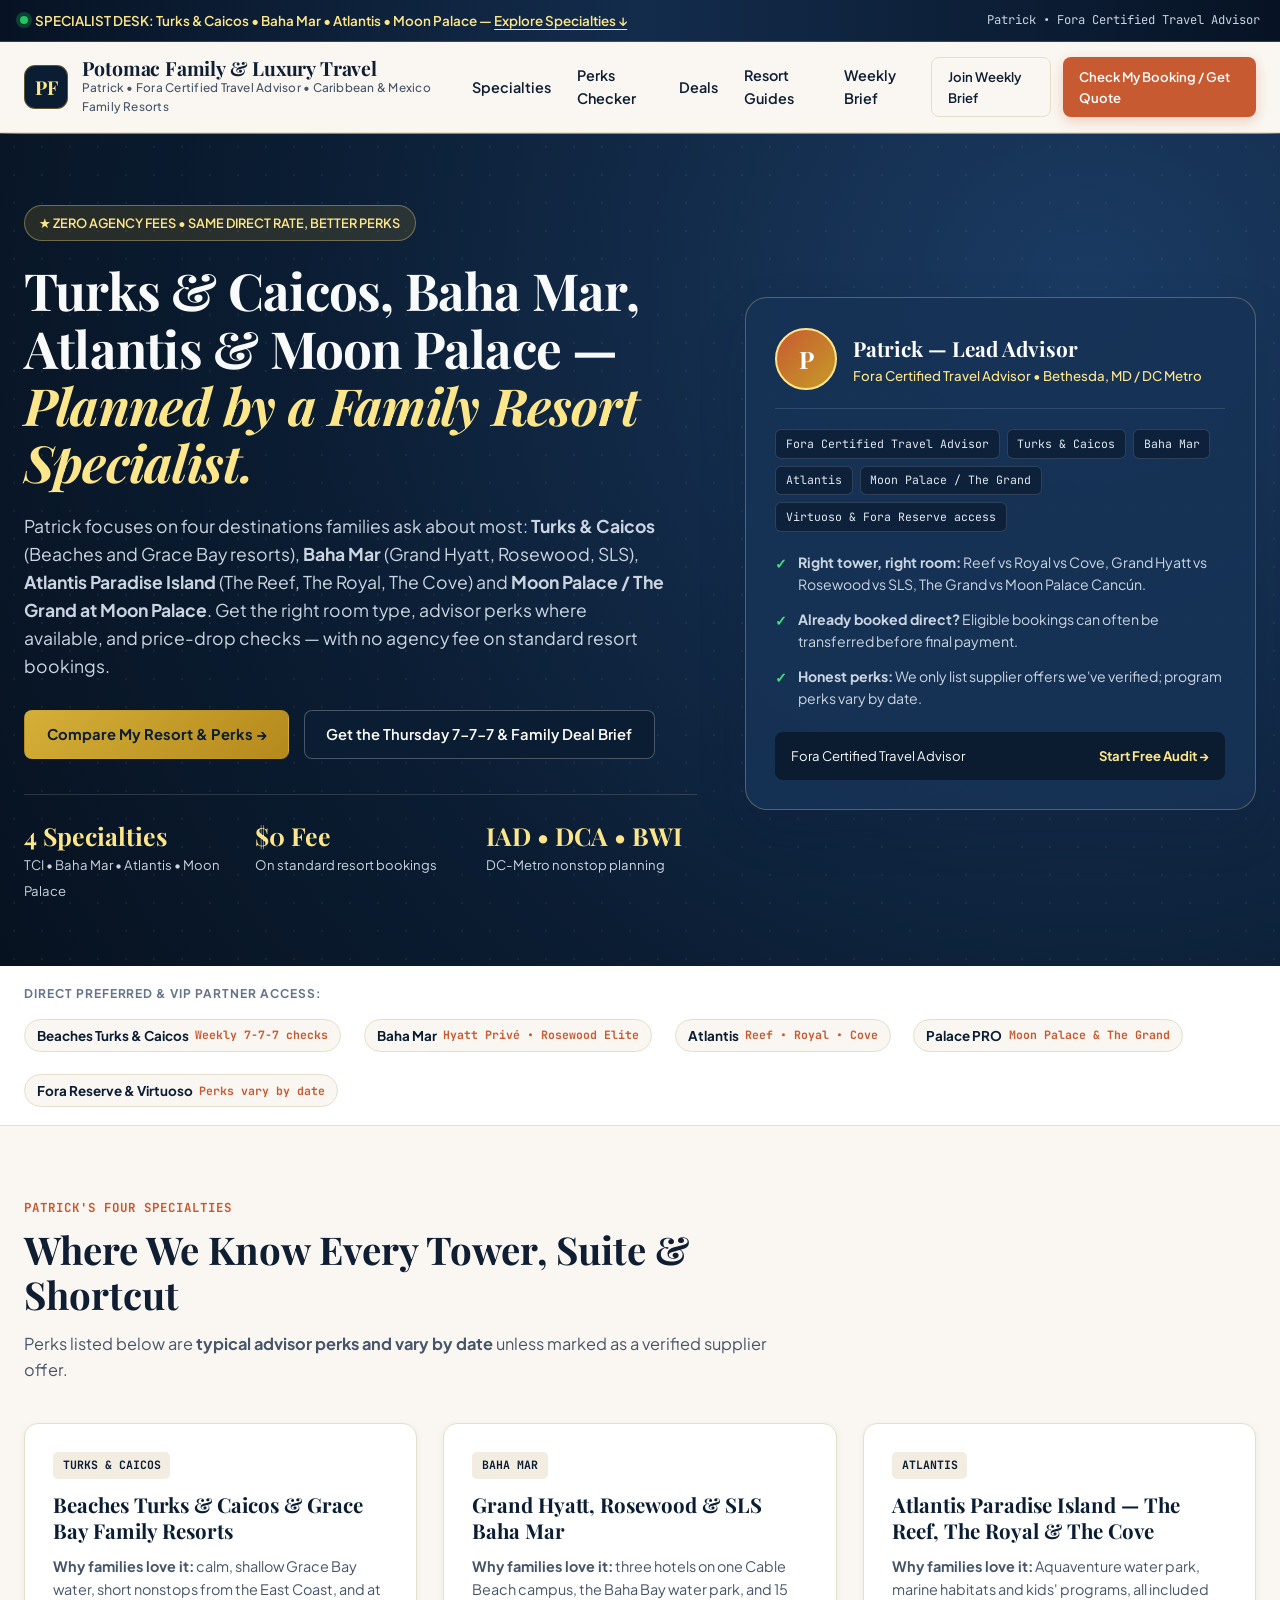
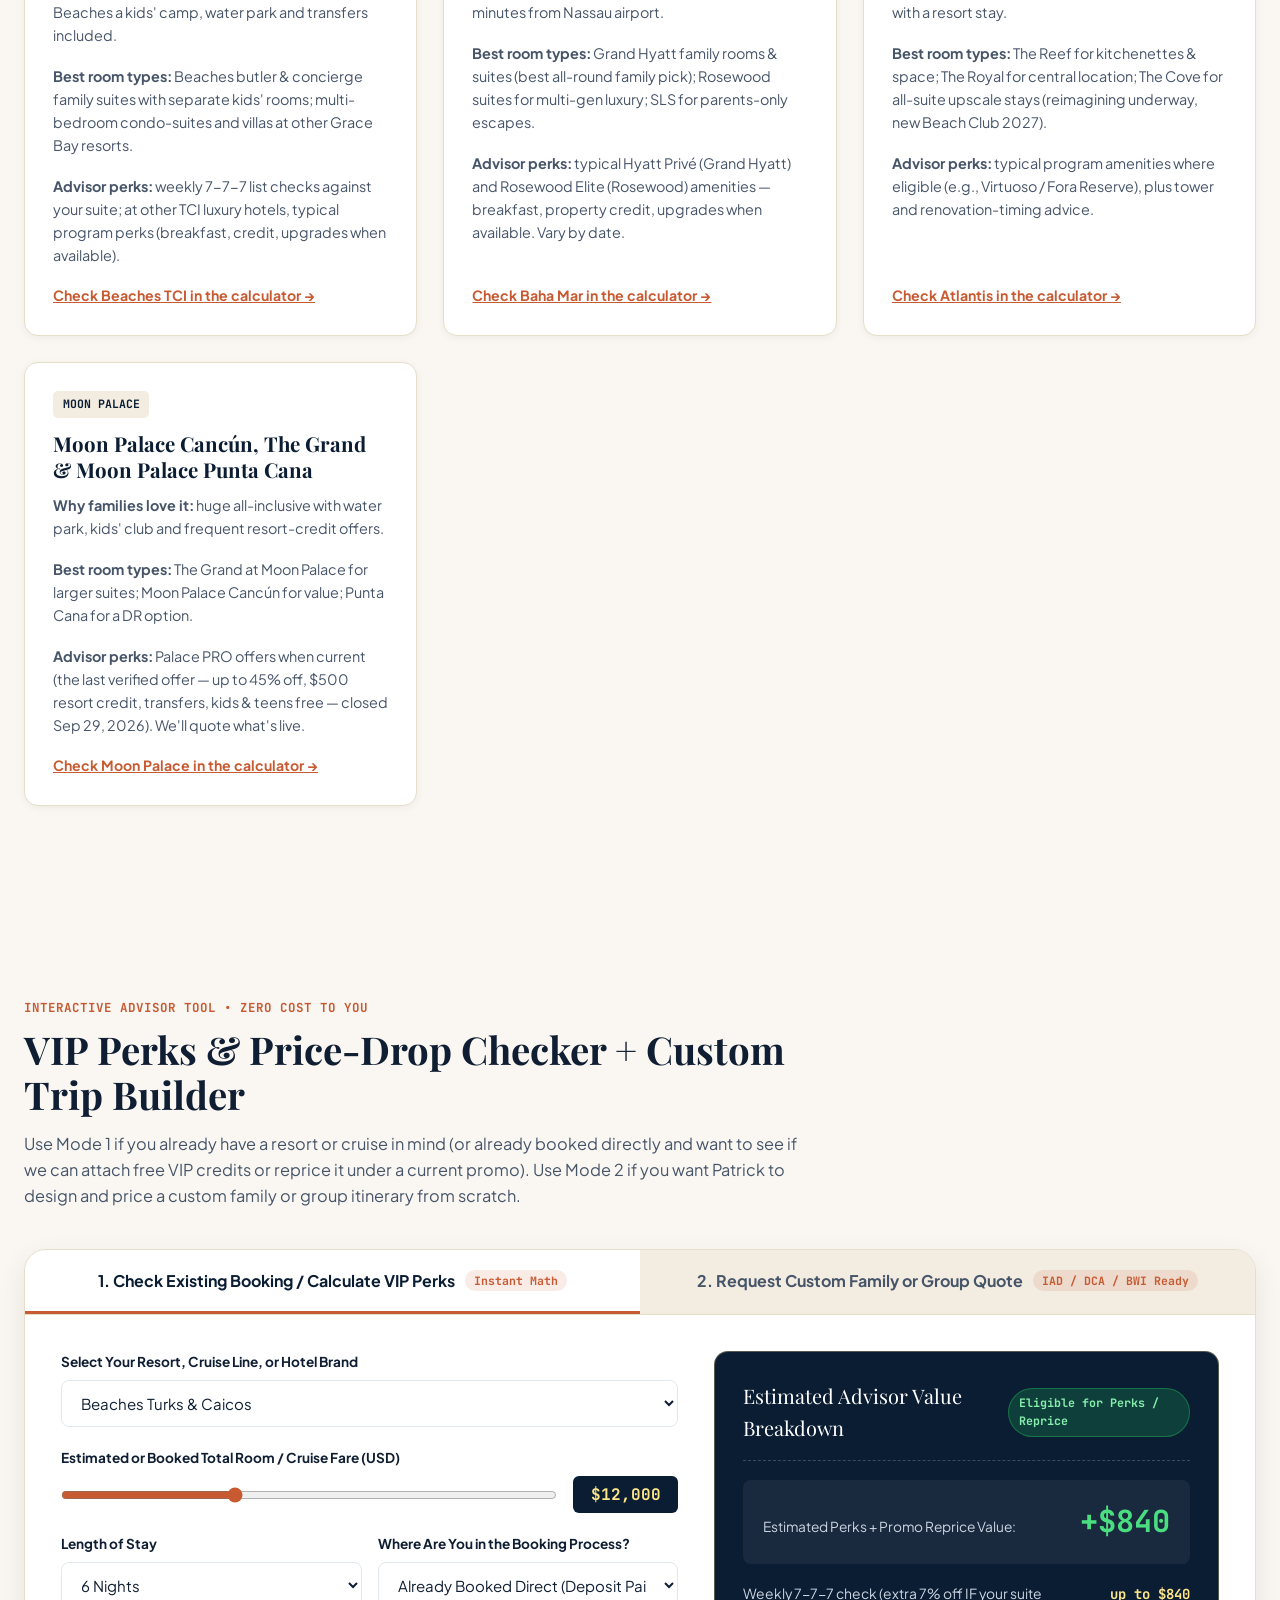
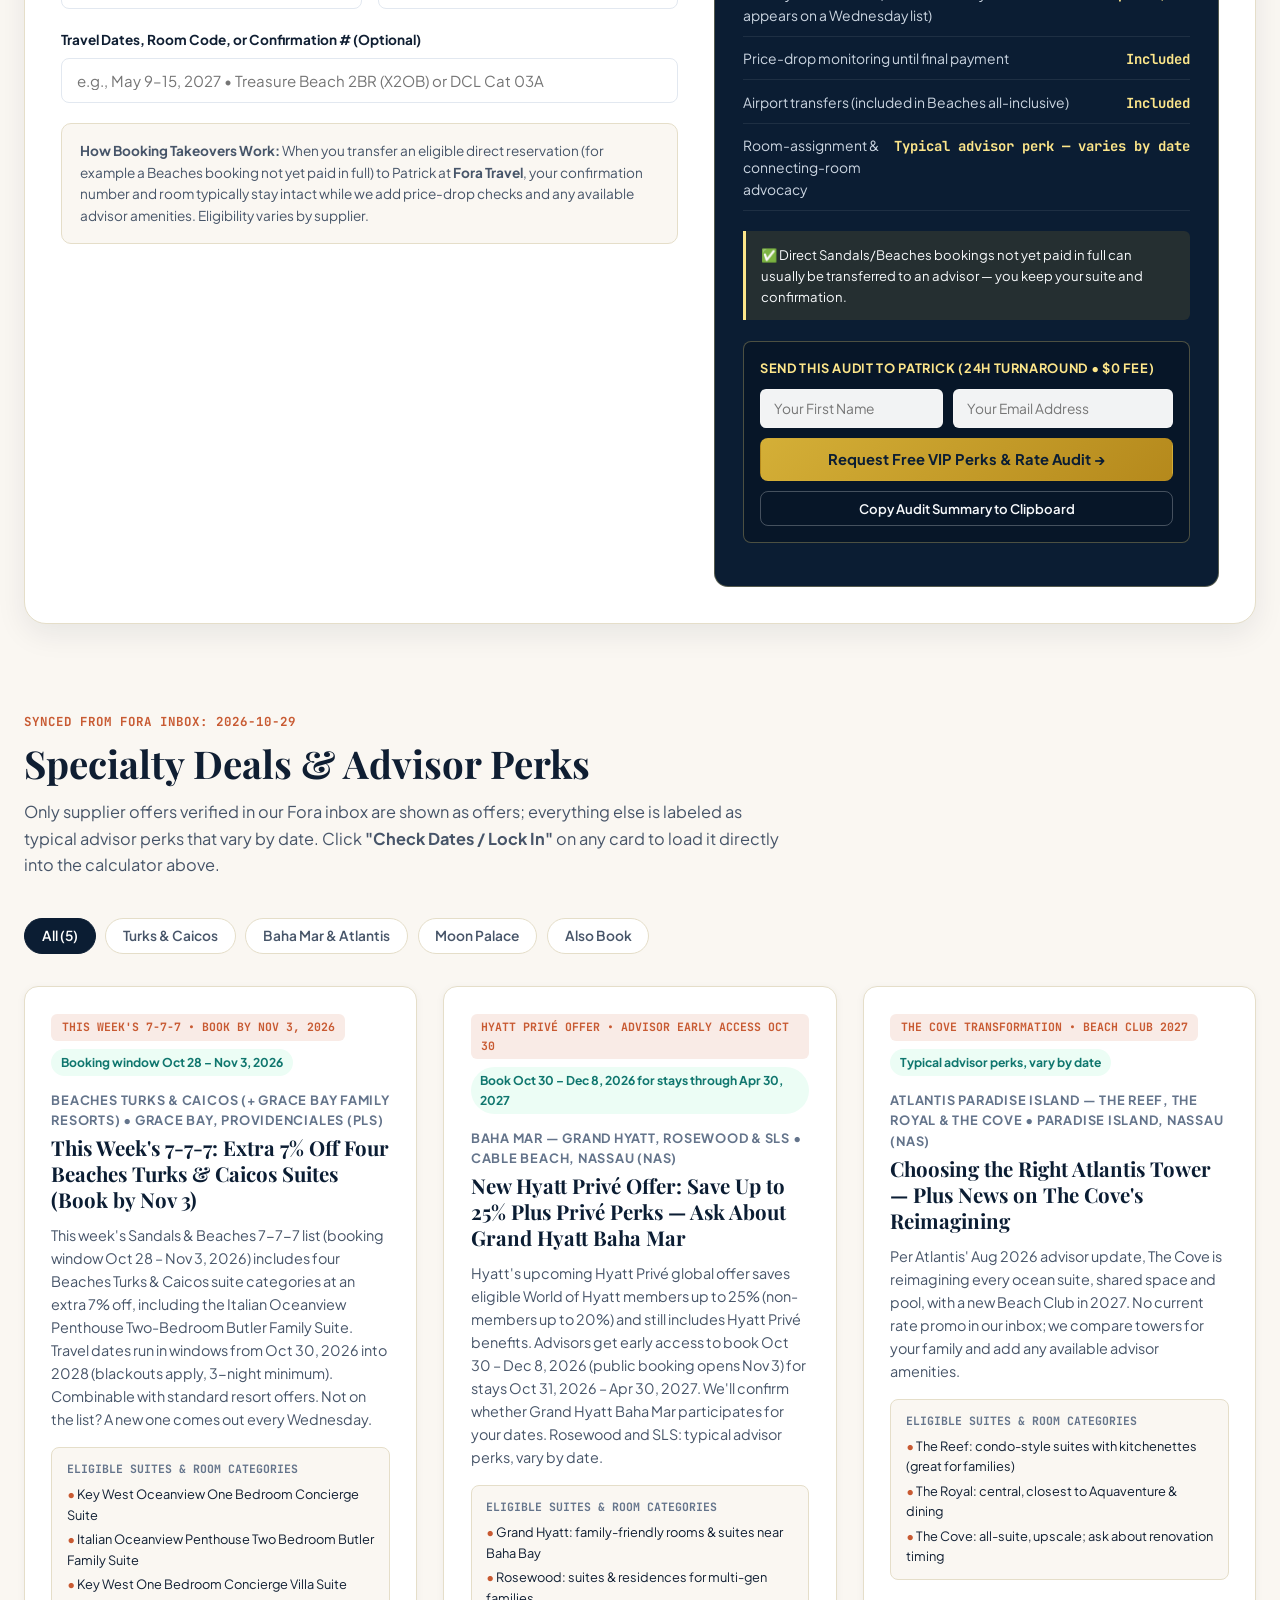
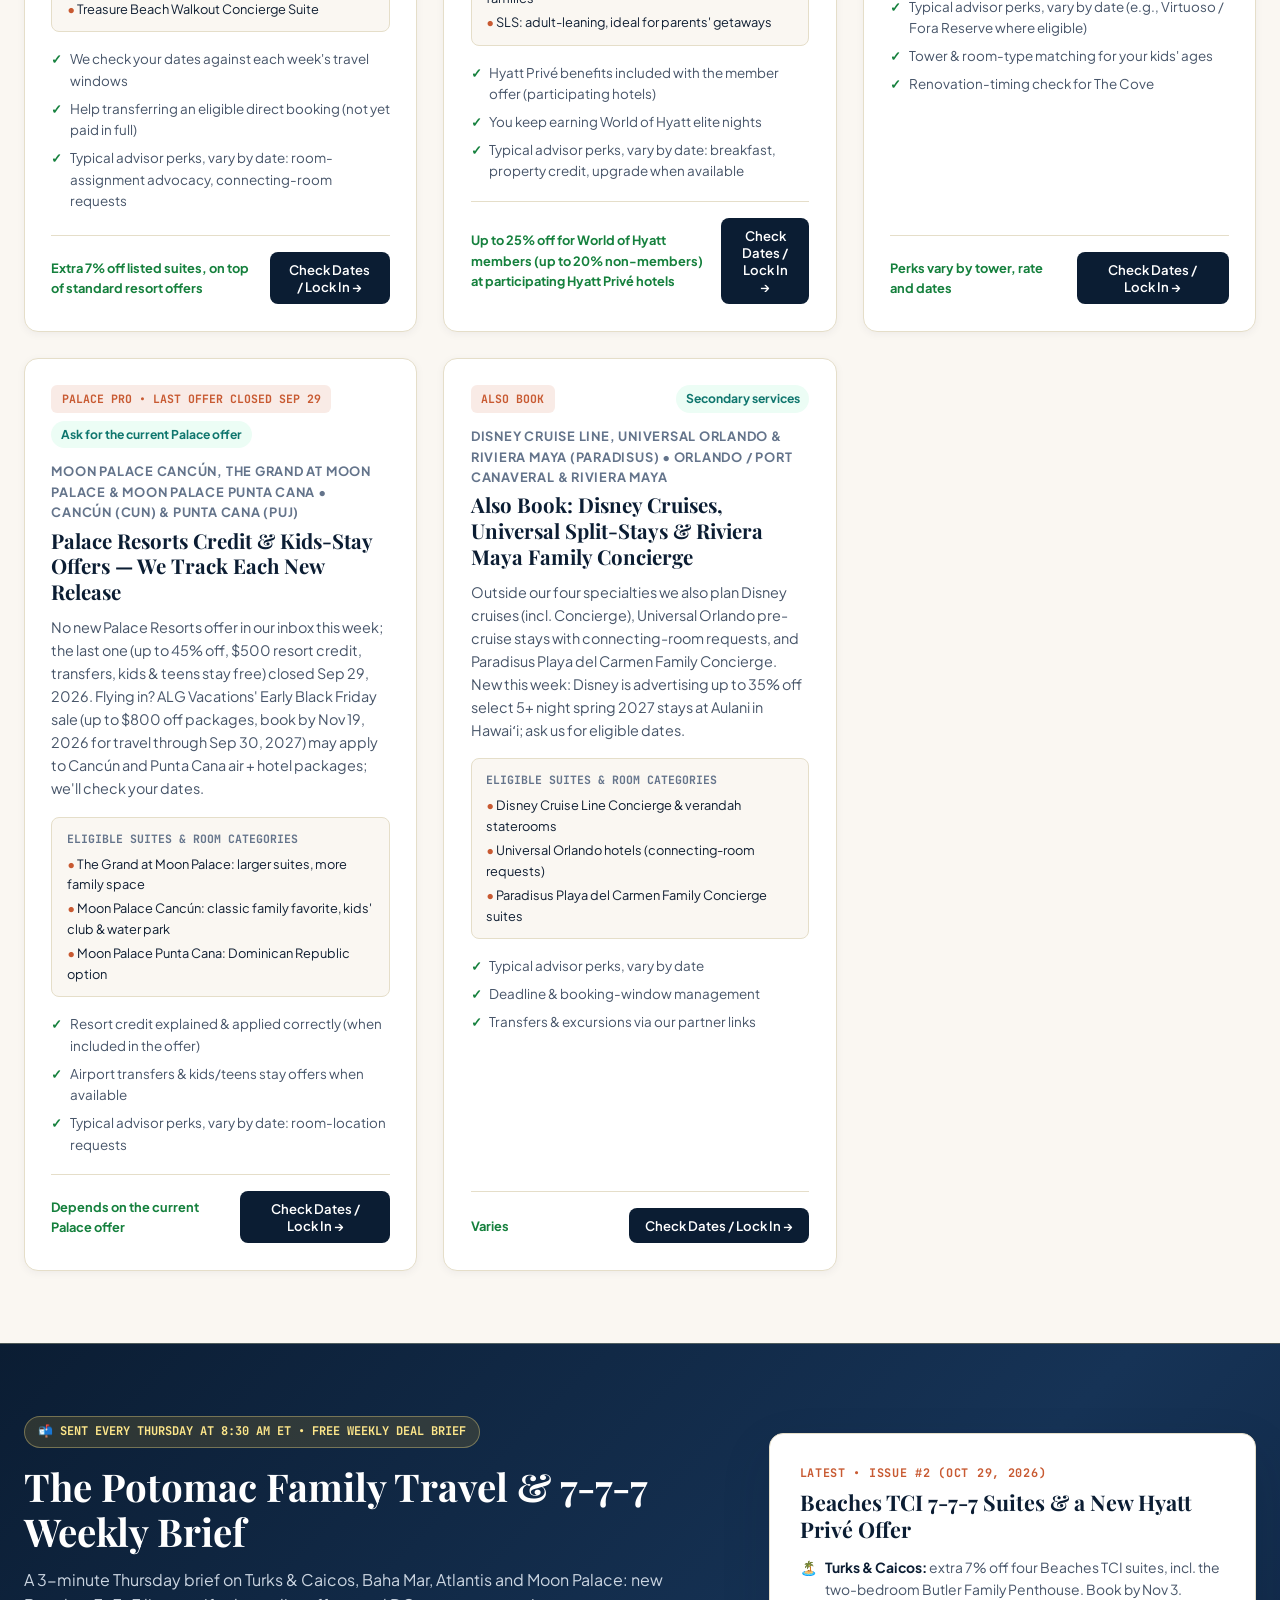
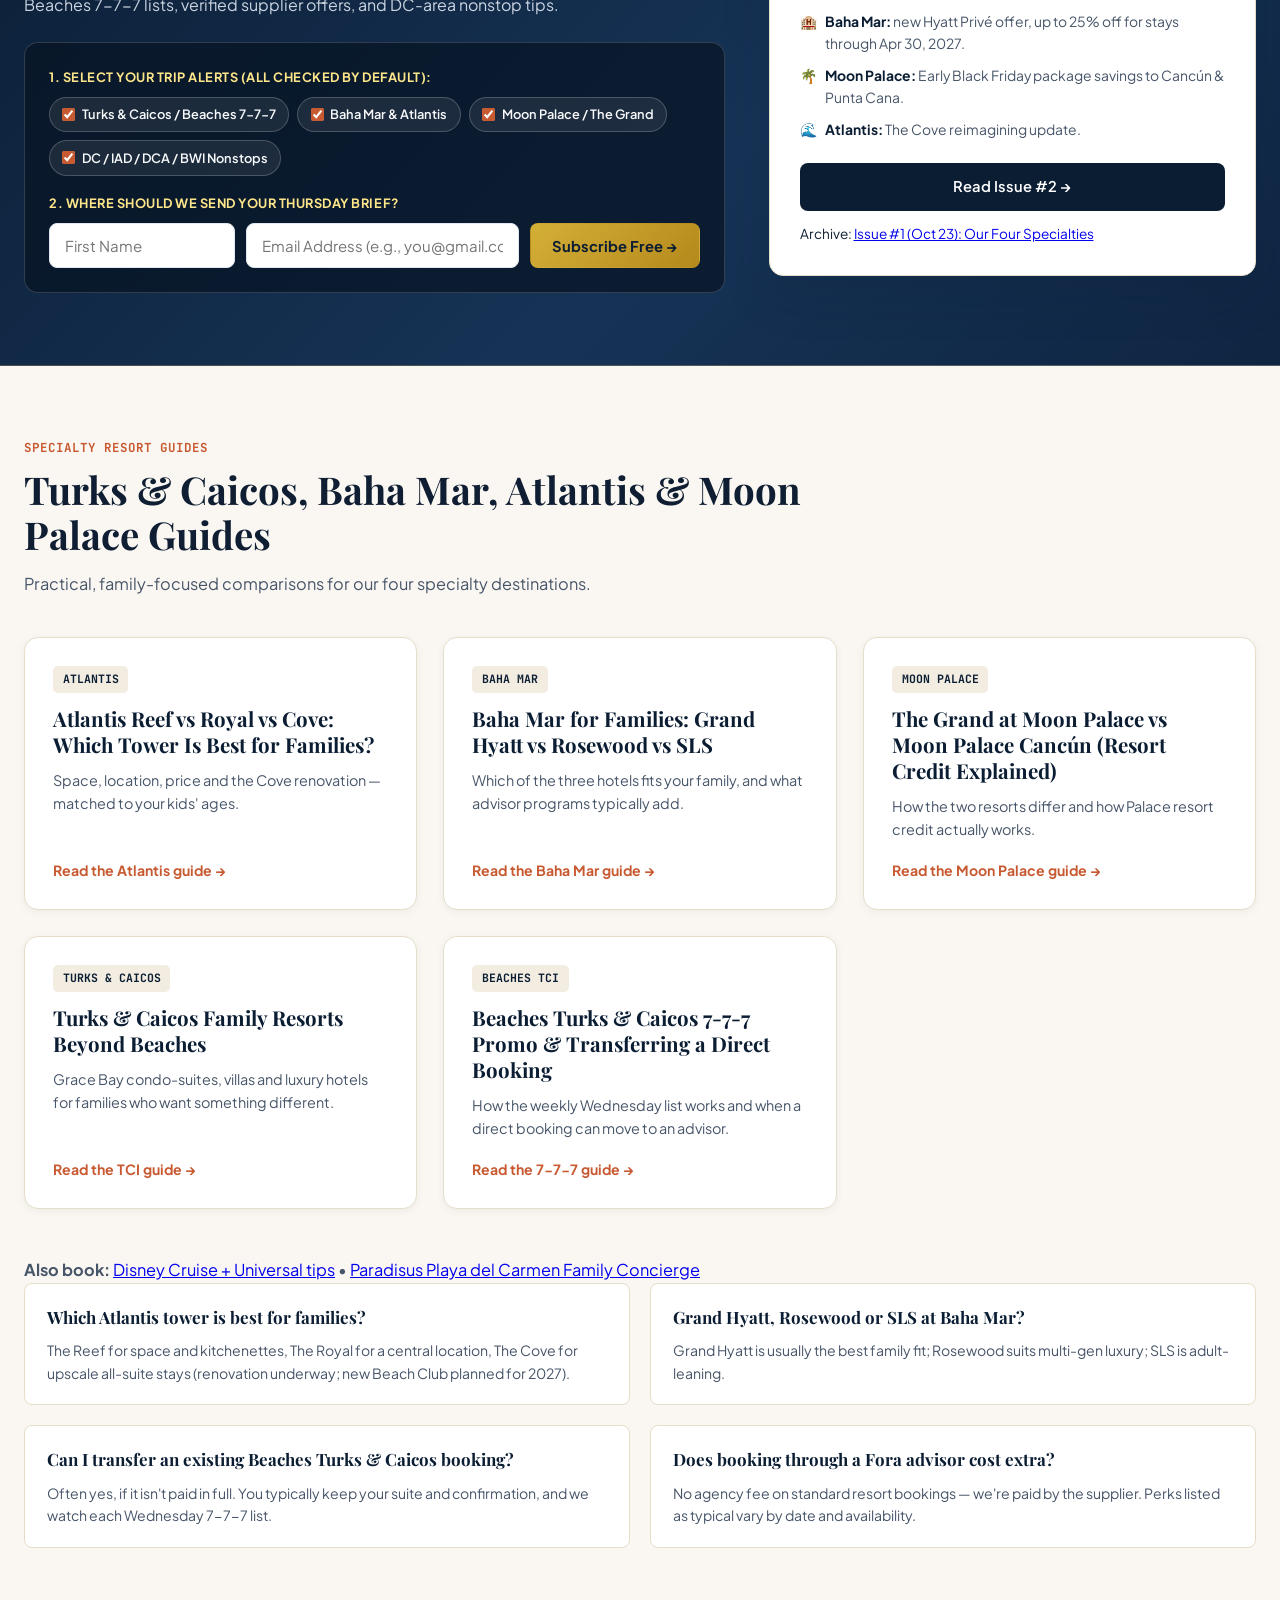
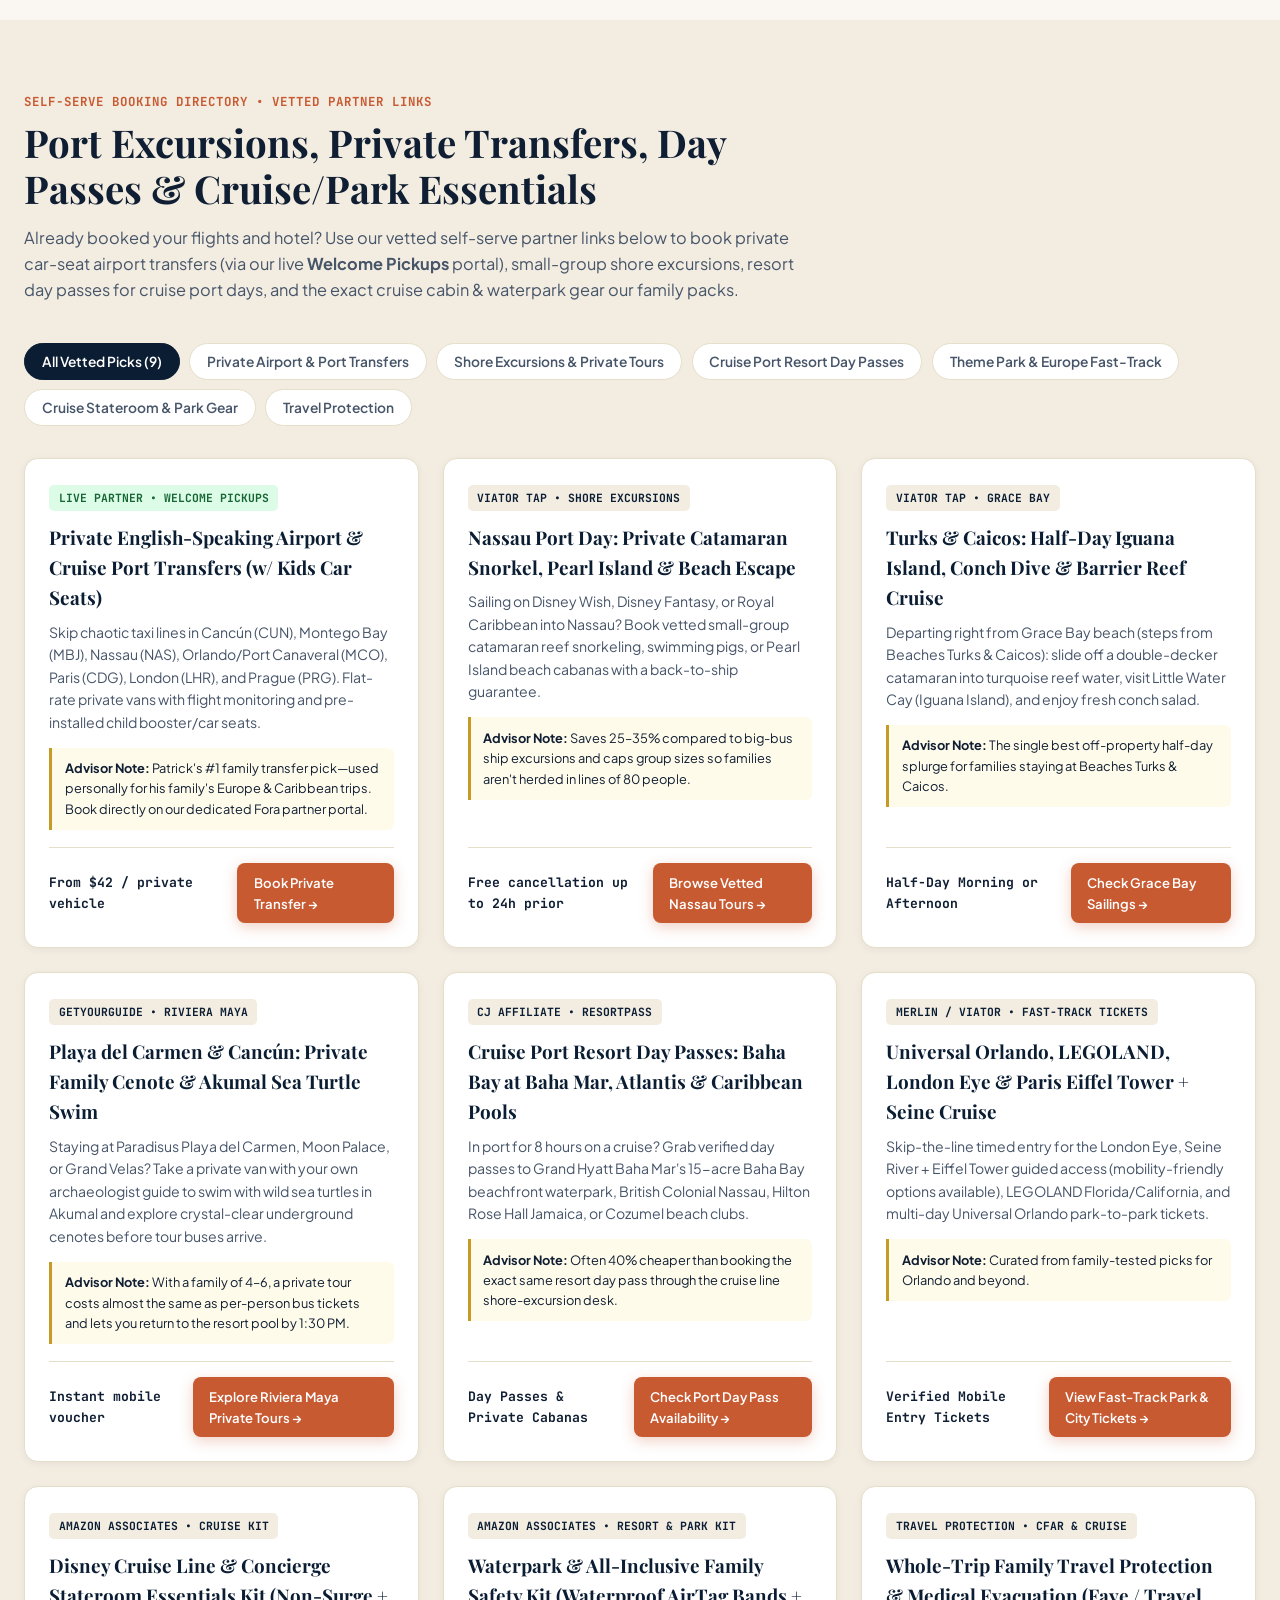
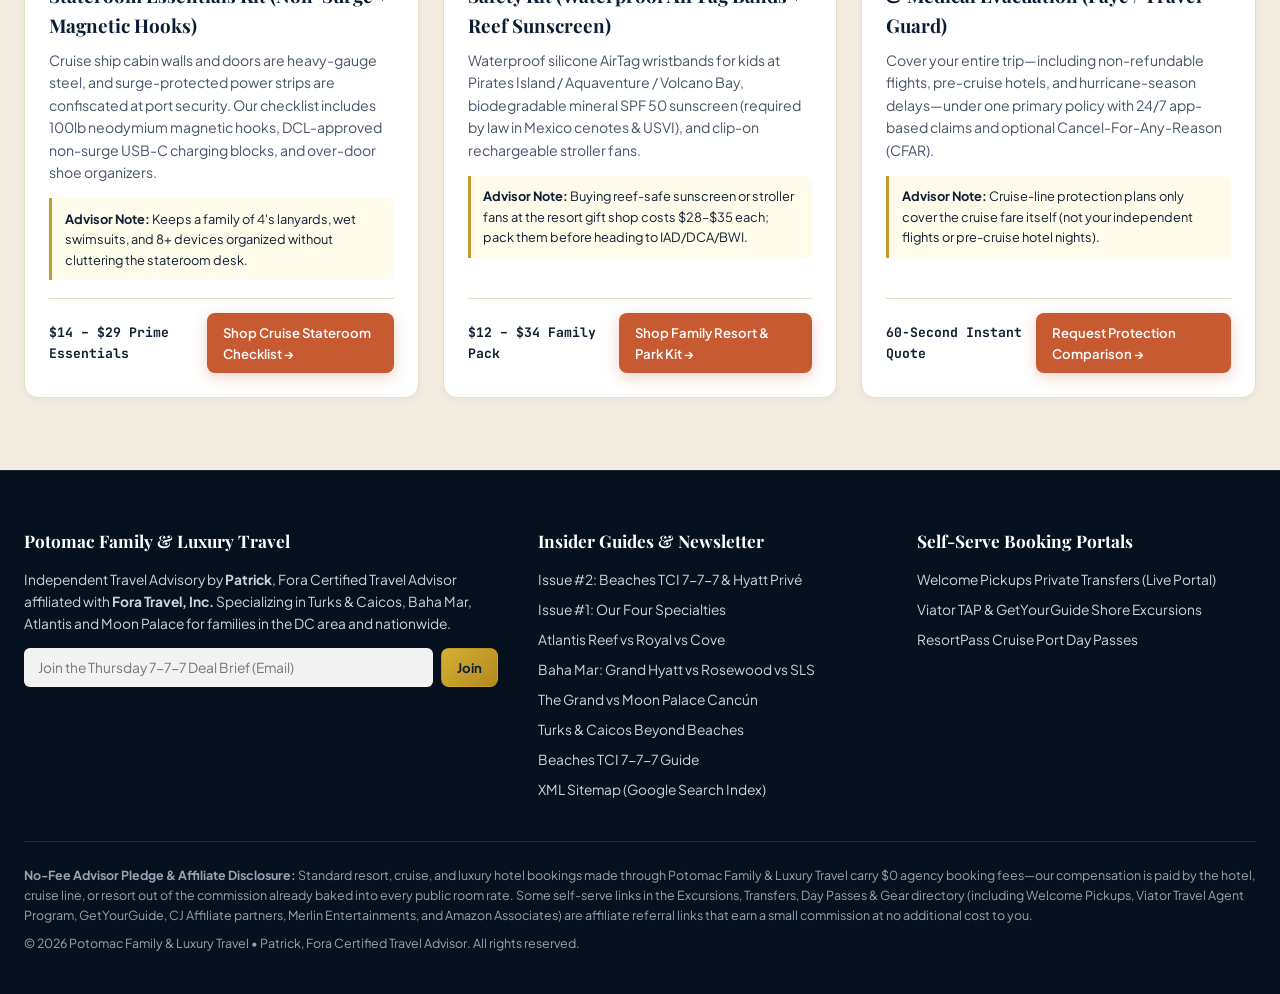
==== commit dc55926e: "Weekly update Oct 29, 2026: index.html" ====
--- a/index.html
+++ b/index.html
@@ -1,6 +1,16 @@
 <!DOCTYPE html>
 <html lang="en">
 <head>
+<!-- Google tag (gtag.js) -->
+<script async src="https://www.googletagmanager.com/gtag/js?id=G-69E3GH722Y"></script>
+<script>
+  window.dataLayer = window.dataLayer || [];
+  function gtag(){dataLayer.push(arguments);}
+  gtag('js', new Date());
+
+  gtag('config', 'G-69E3GH722Y');
+</script>
+
   <meta charset="UTF-8" />
   <meta name="viewport" content="width=device-width, initial-scale=1.0" />
   <title>Potomac Family &amp; Luxury Travel | Turks &amp; Caicos, Baha Mar, Atlantis &amp; Moon Palace Family Specialist</title>
@@ -521,17 +531,18 @@
         </form>
       </div>
 
-      <!-- Right: Preview Card for Issue #1 (Oct 23, 2026) -->
+      <!-- Right: Preview Card for Issue #2 (Oct 29, 2026) -->
       <aside class="newsletter-issue-card">
-        <span class="issue-kicker">ISSUE #1 (OCT 23, 2026)</span>
-        <h3>Our Four Specialties: Turks &amp; Caicos, Baha Mar, Atlantis &amp; Moon Palace</h3>
+        <span class="issue-kicker">LATEST • ISSUE #2 (OCT 29, 2026)</span>
+        <h3>Beaches TCI 7-7-7 Suites &amp; a New Hyatt Privé Offer</h3>
         <ul class="issue-highlights">
-          <li><span>🏝️</span><div><strong>Turks &amp; Caicos:</strong> how the weekly Beaches 7-7-7 list works, and Grace Bay options beyond Beaches.</div></li>
-          <li><span>🌊</span><div><strong>Atlantis:</strong> Reef vs Royal vs Cove — and The Cove's reimagining with a 2027 Beach Club.</div></li>
-          <li><span>🏨</span><div><strong>Baha Mar:</strong> Grand Hyatt vs Rosewood vs SLS for families.</div></li>
-          <li><span>🌴</span><div><strong>Moon Palace:</strong> resort credit explained; last Palace offer recap.</div></li>
+          <li><span>🏝️</span><div><strong>Turks &amp; Caicos:</strong> extra 7% off four Beaches TCI suites, incl. the two-bedroom Butler Family Penthouse. Book by Nov 3.</div></li>
+          <li><span>🏨</span><div><strong>Baha Mar:</strong> new Hyatt Privé offer, up to 25% off for stays through Apr 30, 2027.</div></li>
+          <li><span>🌴</span><div><strong>Moon Palace:</strong> Early Black Friday package savings to Cancún &amp; Punta Cana.</div></li>
+          <li><span>🌊</span><div><strong>Atlantis:</strong> The Cove reimagining update.</div></li>
         </ul>
-        <a href="./newsletter/issue-1-oct-23-2026.html" class="btn btn-navy" style="width: 100%;">Read Issue #1 &rarr;</a>
+        <a href="./newsletter/issue-2-oct-29-2026.html" class="btn btn-navy" style="width: 100%;">Read Issue #2 &rarr;</a>
+        <p style="margin-top:0.75rem; font-size:0.85rem;">Archive: <a href="./newsletter/issue-1-oct-23-2026.html">Issue #1 (Oct 23): Our Four Specialties</a></p>
       </aside>
     </div>
   </section>
@@ -649,6 +660,7 @@
       <div class="footer-col">
         <h4>Insider Guides &amp; Newsletter</h4>
         <ul>
+          <li><a href="./newsletter/issue-2-oct-29-2026.html">Issue #2: Beaches TCI 7-7-7 &amp; Hyatt Privé</a></li>
           <li><a href="./newsletter/issue-1-oct-23-2026.html">Issue #1: Our Four Specialties</a></li>
           <li><a href="./guides/atlantis-reef-vs-royal-vs-cove-families.html">Atlantis Reef vs Royal vs Cove</a></li>
           <li><a href="./guides/baha-mar-grand-hyatt-vs-rosewood-vs-sls-families.html">Baha Mar: Grand Hyatt vs Rosewood vs SLS</a></li>
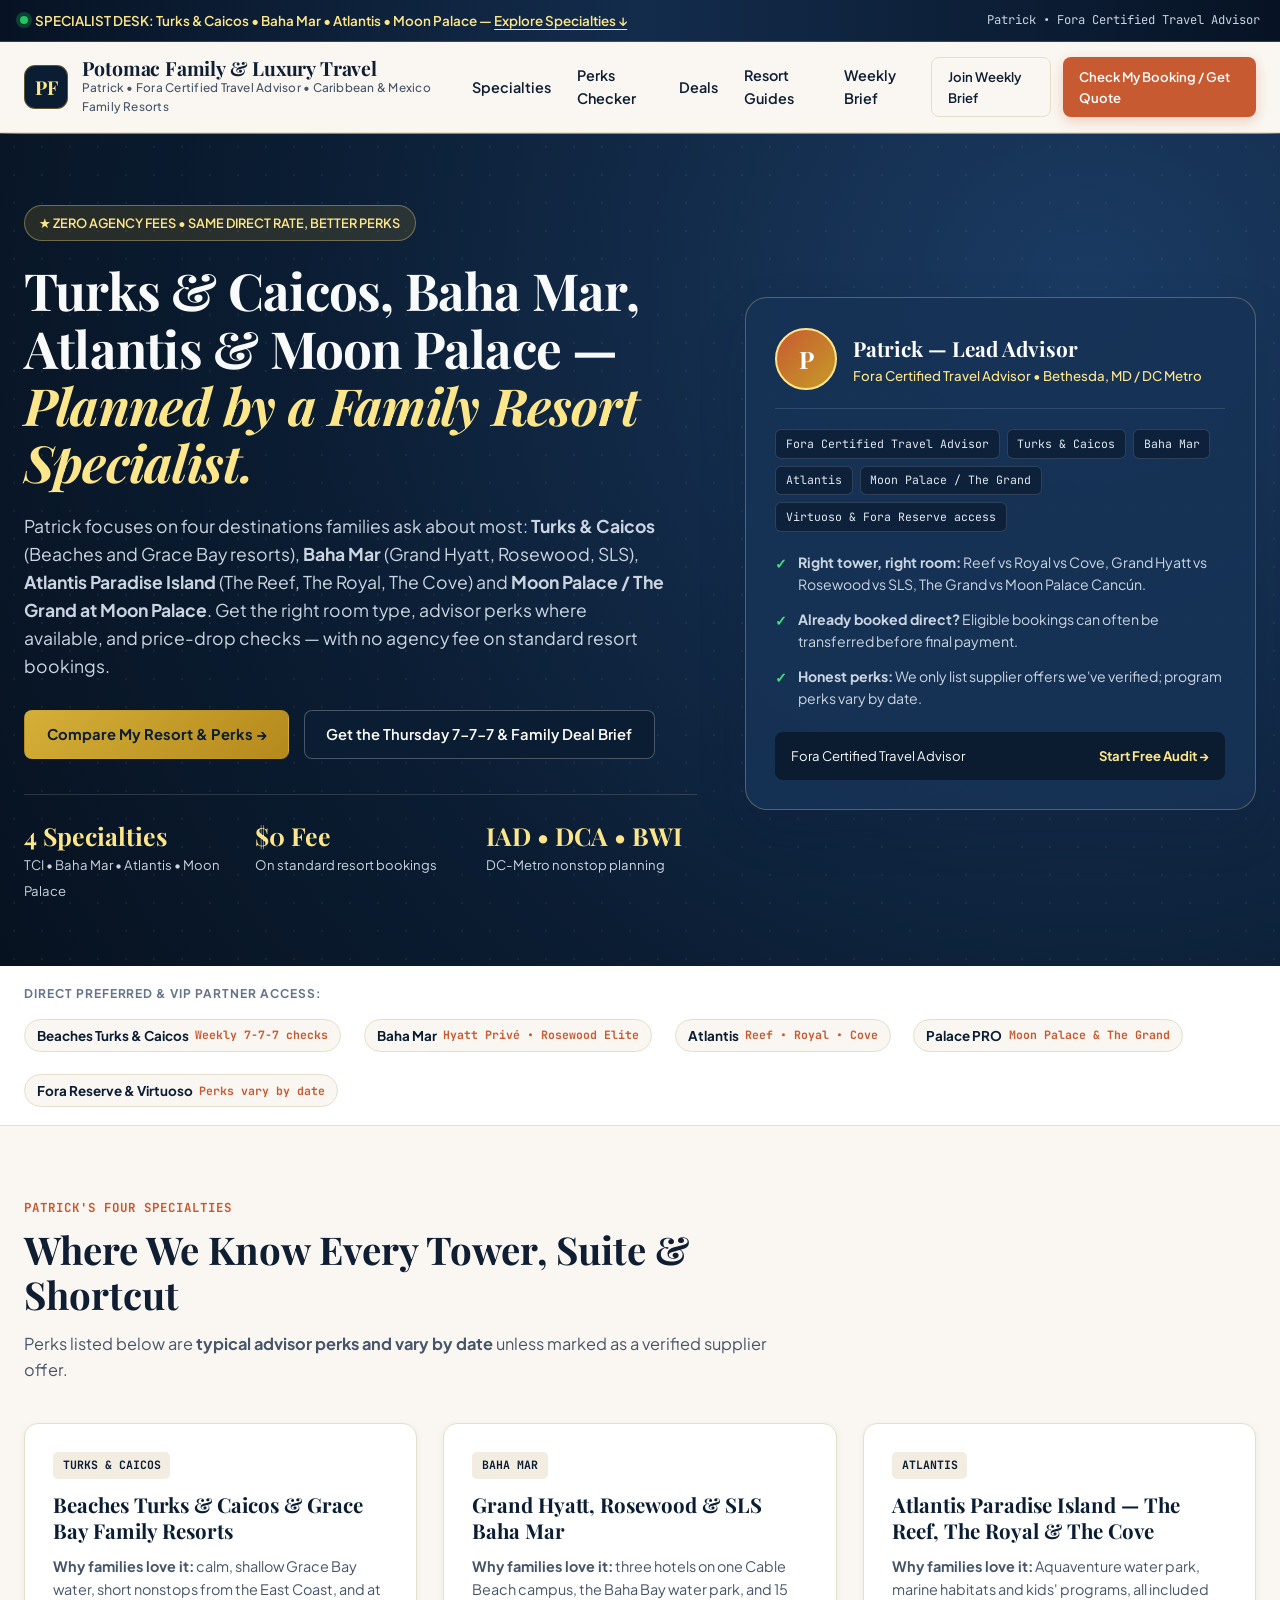
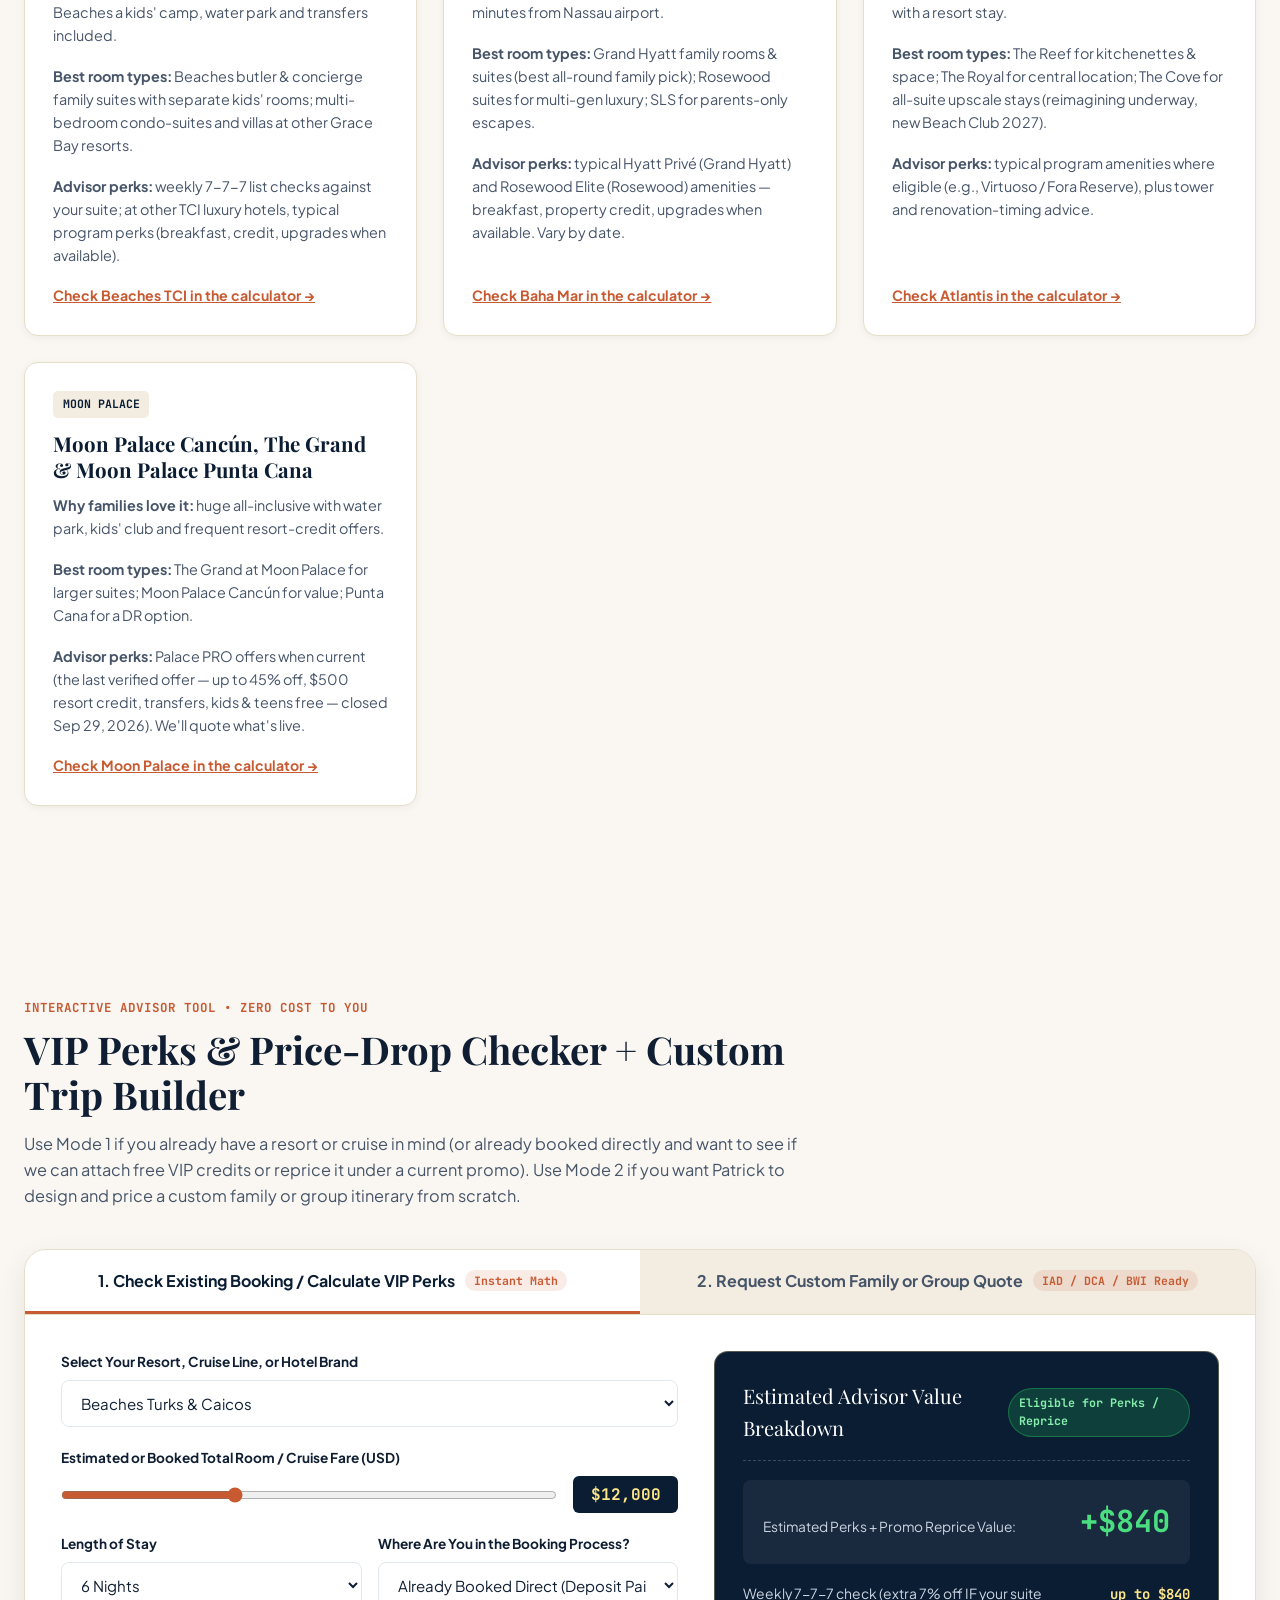
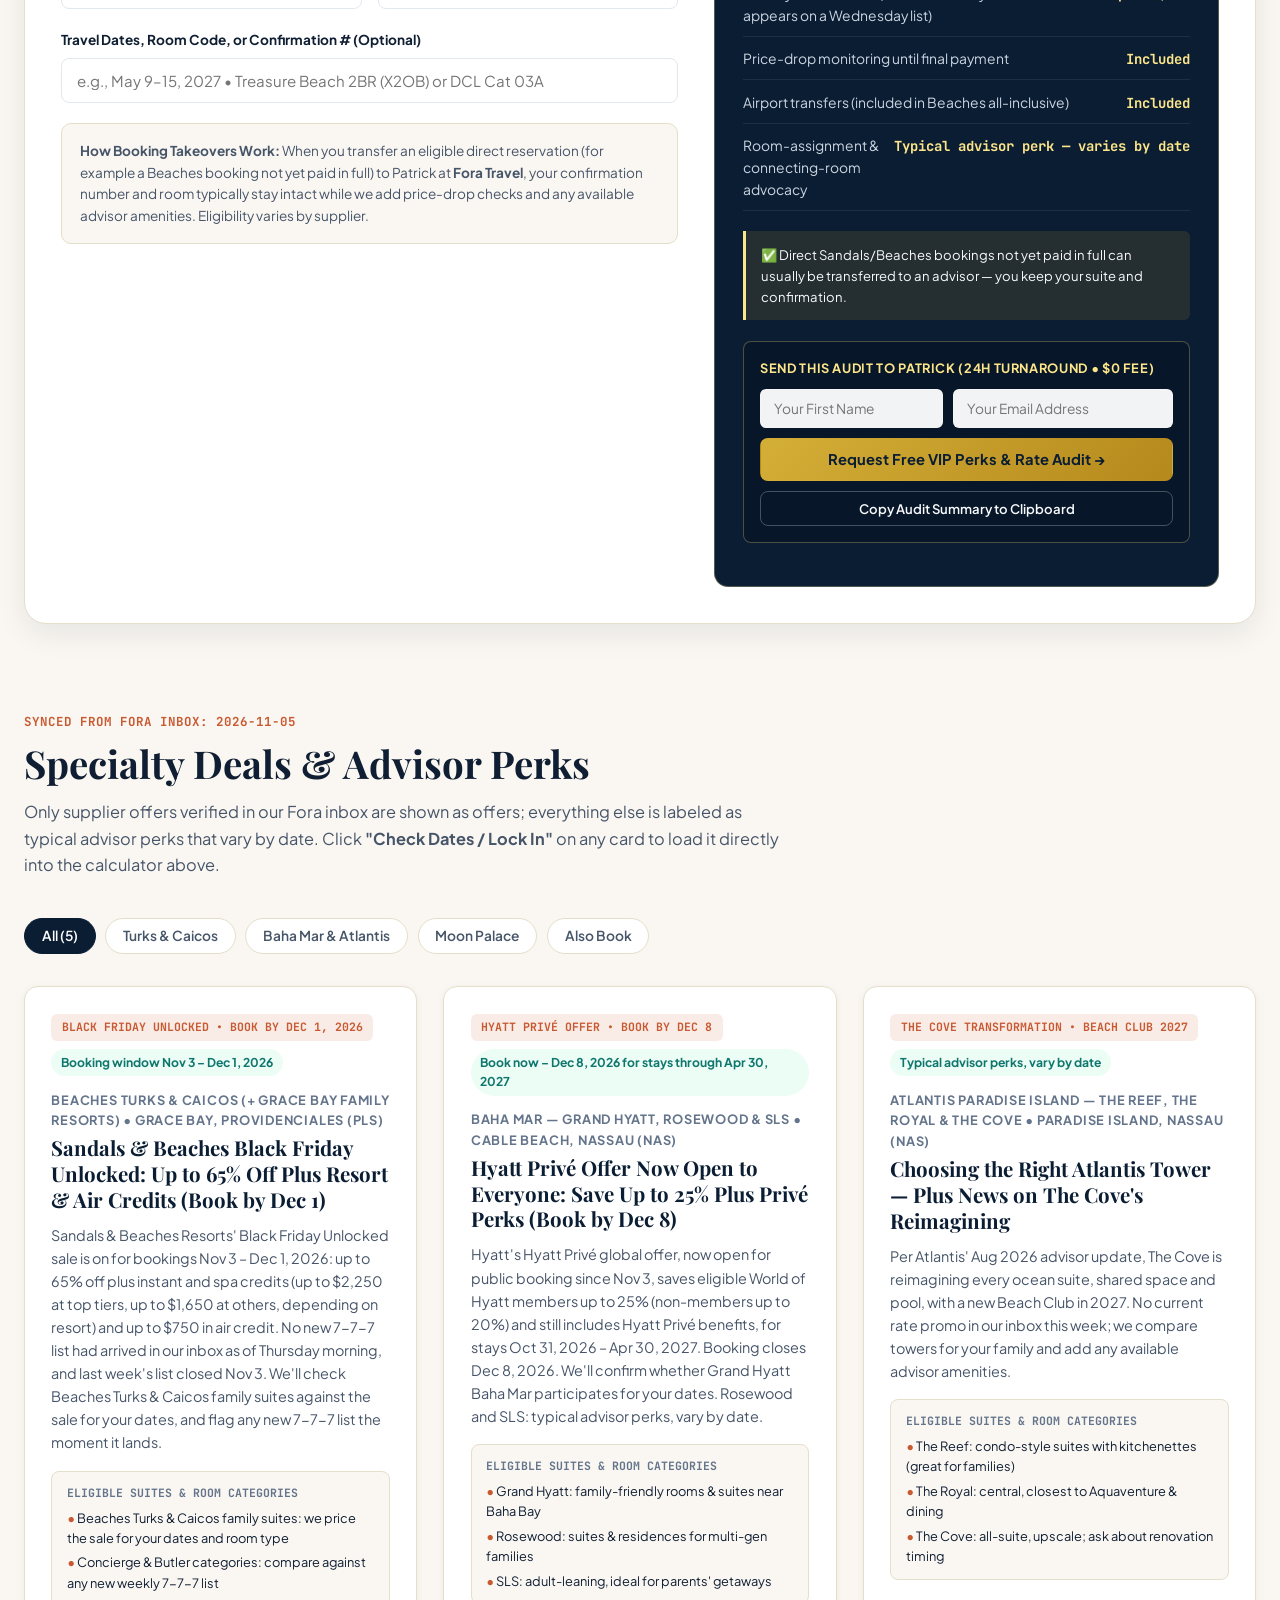
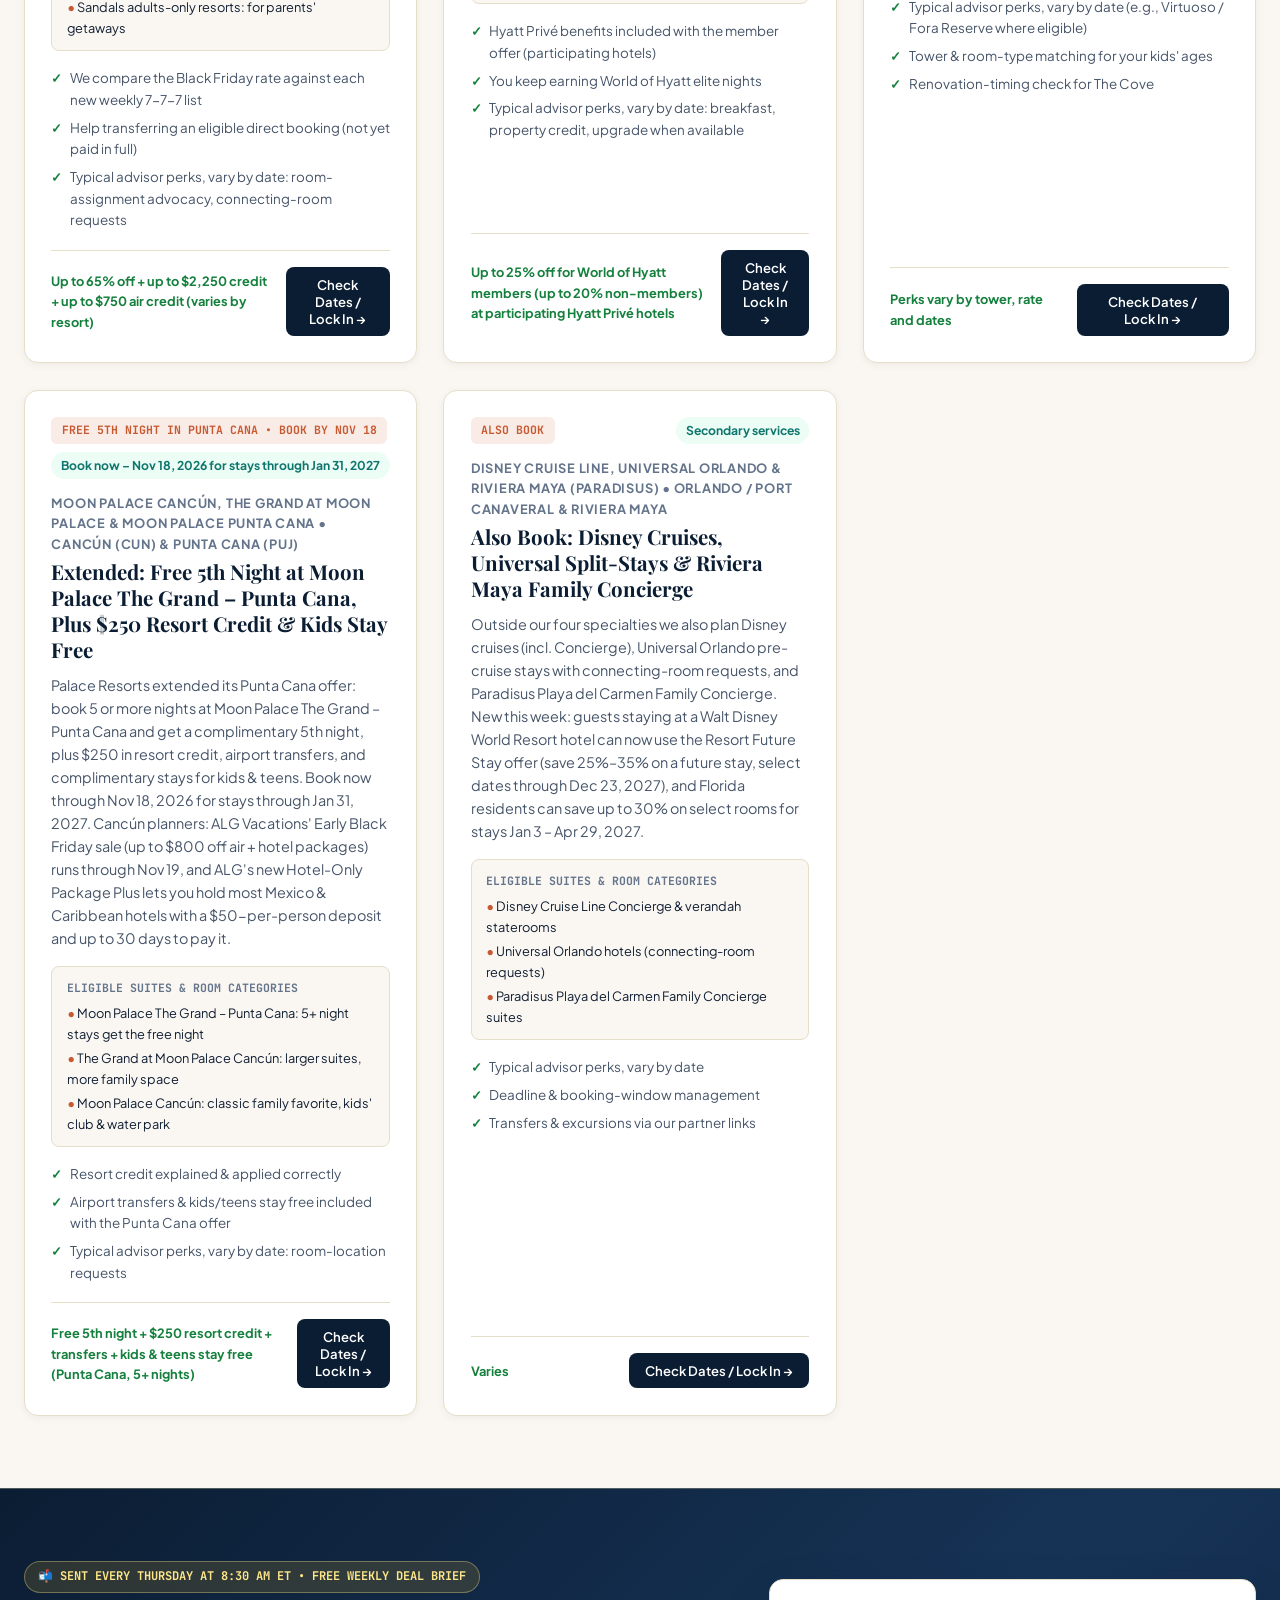
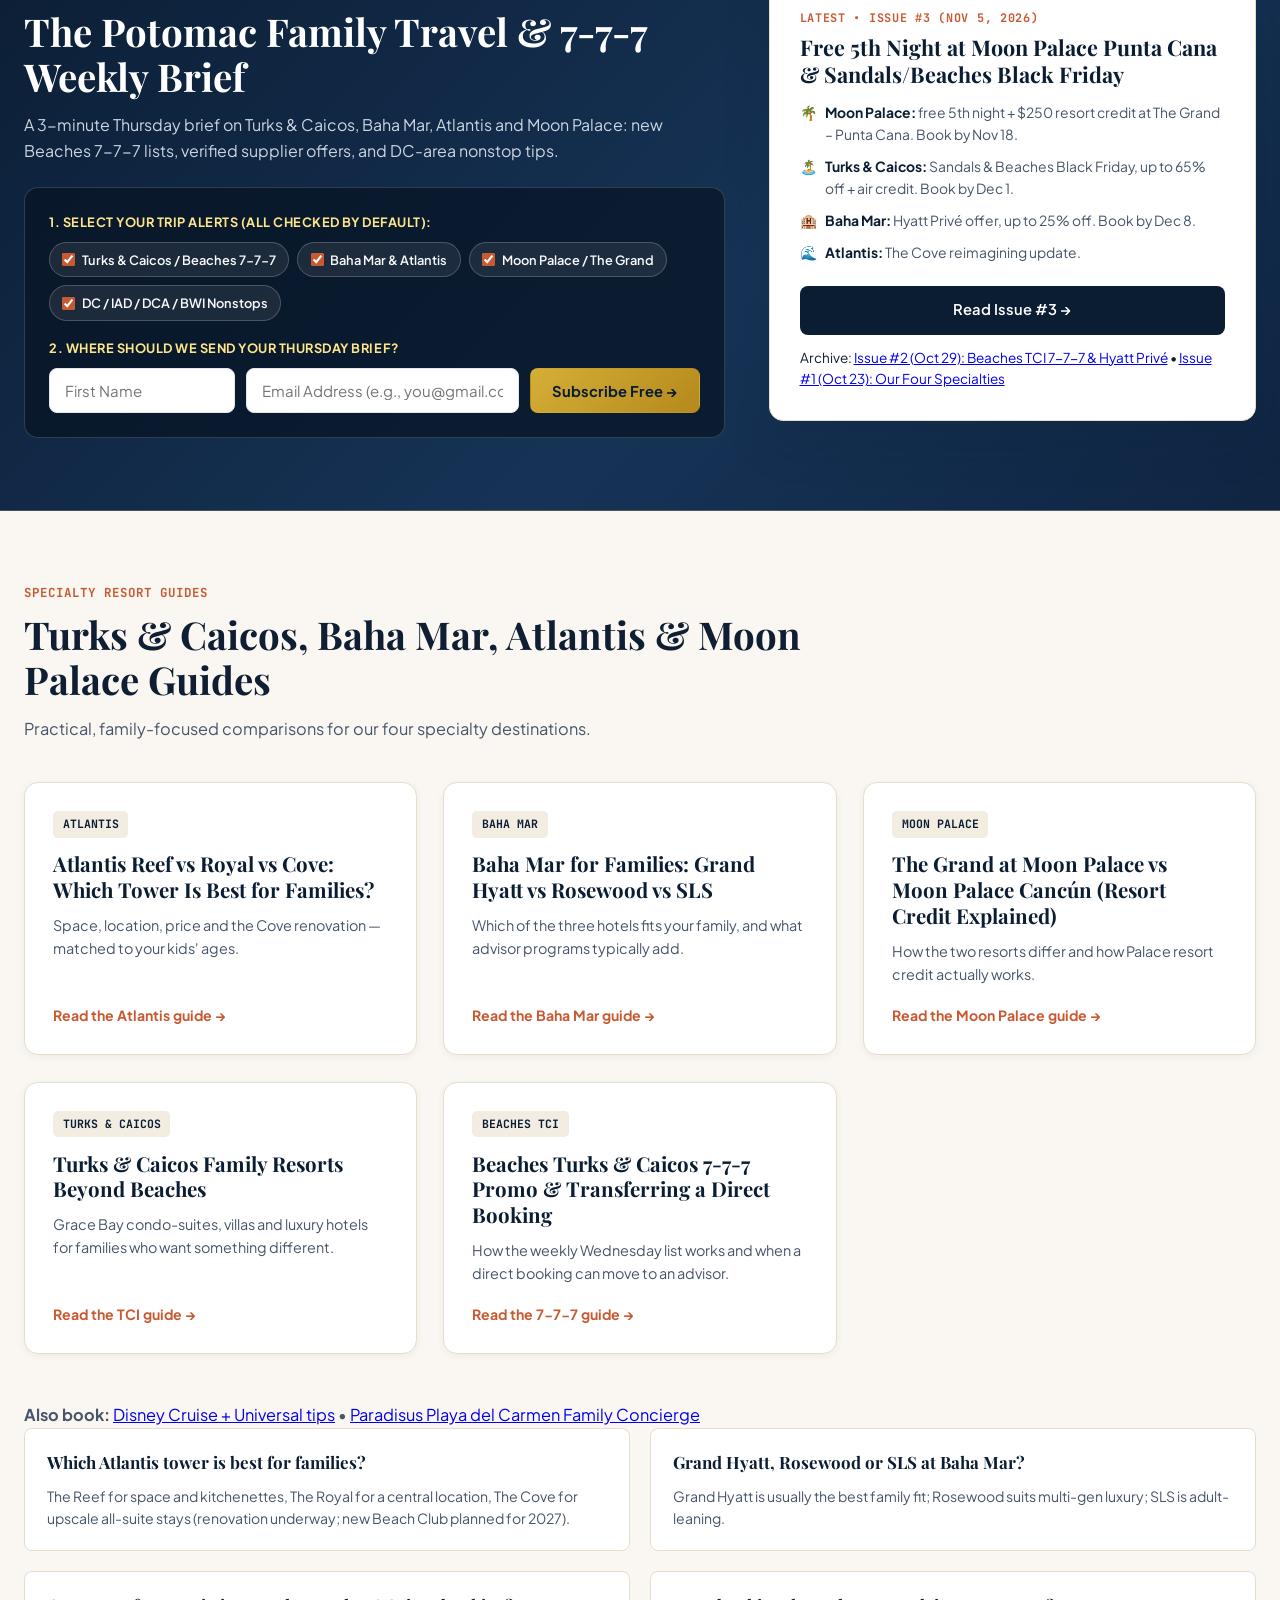
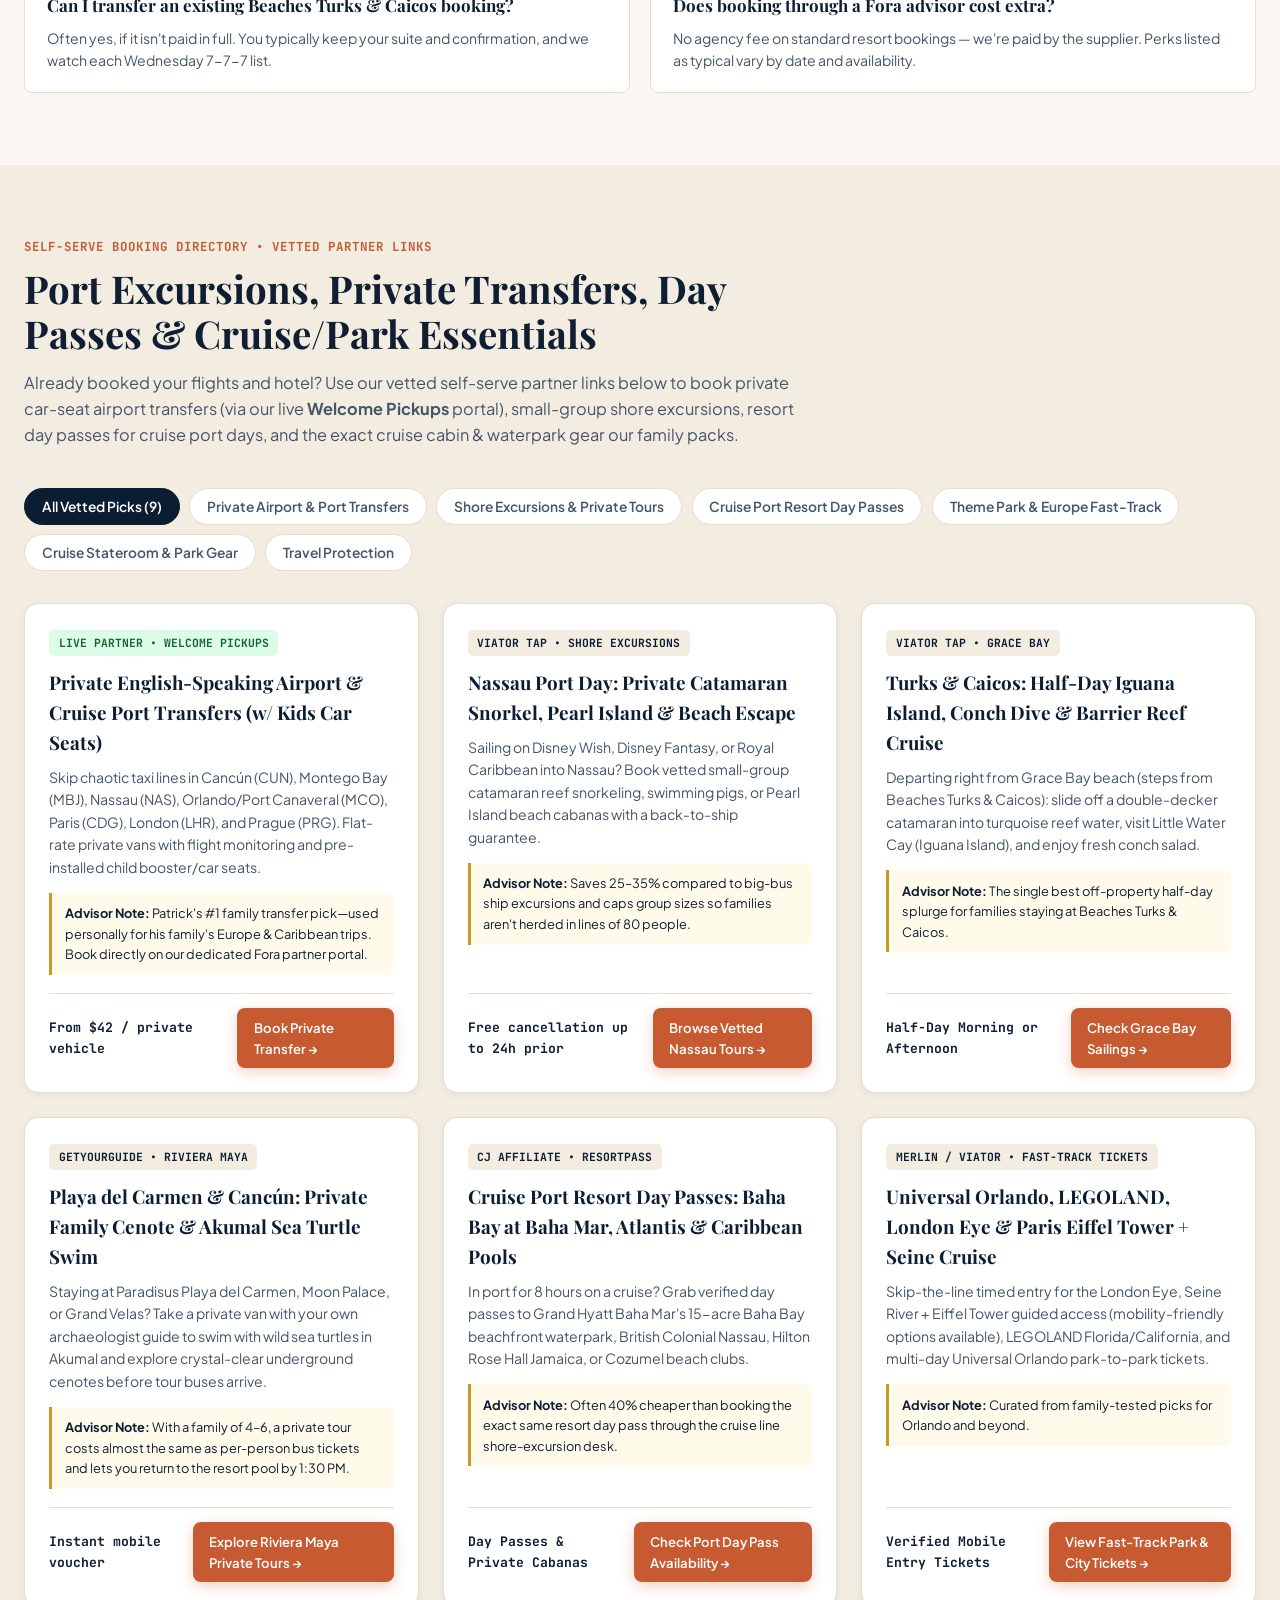
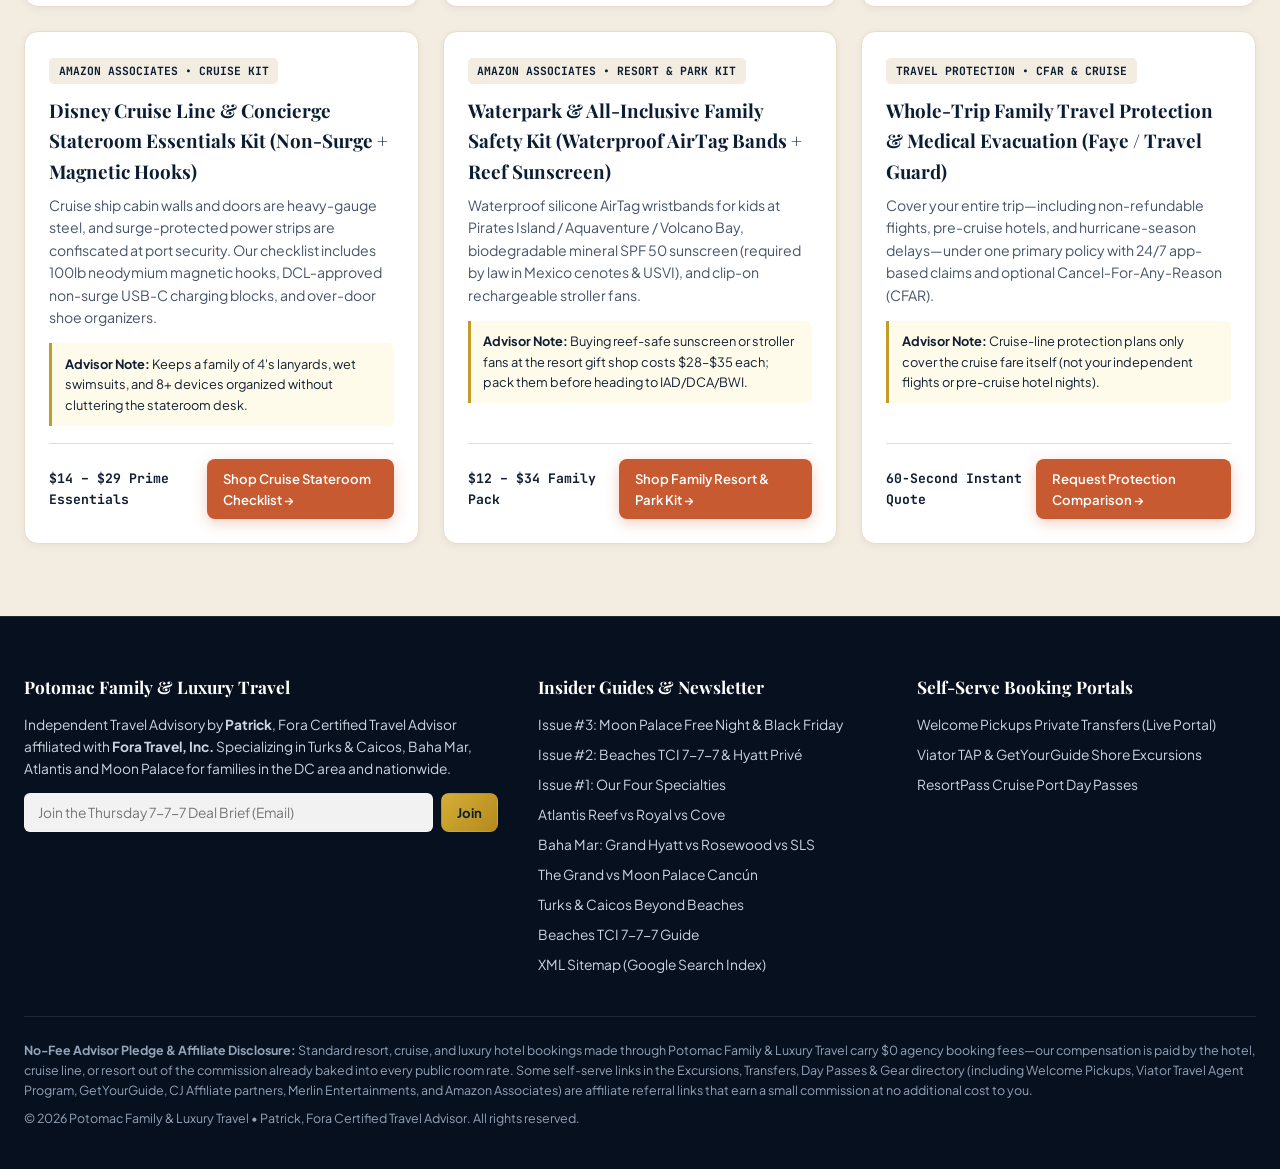
==== commit e09e8df1: "Weekly update Nov 5, 2026: index.html" ====
--- a/index.html
+++ b/index.html
@@ -531,18 +531,18 @@
         </form>
       </div>
 
-      <!-- Right: Preview Card for Issue #2 (Oct 29, 2026) -->
+      <!-- Right: Preview Card for Issue #3 (Nov 5, 2026) -->
       <aside class="newsletter-issue-card">
-        <span class="issue-kicker">LATEST • ISSUE #2 (OCT 29, 2026)</span>
-        <h3>Beaches TCI 7-7-7 Suites &amp; a New Hyatt Privé Offer</h3>
+        <span class="issue-kicker">LATEST • ISSUE #3 (NOV 5, 2026)</span>
+        <h3>Free 5th Night at Moon Palace Punta Cana &amp; Sandals/Beaches Black Friday</h3>
         <ul class="issue-highlights">
-          <li><span>🏝️</span><div><strong>Turks &amp; Caicos:</strong> extra 7% off four Beaches TCI suites, incl. the two-bedroom Butler Family Penthouse. Book by Nov 3.</div></li>
-          <li><span>🏨</span><div><strong>Baha Mar:</strong> new Hyatt Privé offer, up to 25% off for stays through Apr 30, 2027.</div></li>
-          <li><span>🌴</span><div><strong>Moon Palace:</strong> Early Black Friday package savings to Cancún &amp; Punta Cana.</div></li>
+          <li><span>🌴</span><div><strong>Moon Palace:</strong> free 5th night + $250 resort credit at The Grand – Punta Cana. Book by Nov 18.</div></li>
+          <li><span>🏝️</span><div><strong>Turks &amp; Caicos:</strong> Sandals &amp; Beaches Black Friday, up to 65% off + air credit. Book by Dec 1.</div></li>
+          <li><span>🏨</span><div><strong>Baha Mar:</strong> Hyatt Privé offer, up to 25% off. Book by Dec 8.</div></li>
           <li><span>🌊</span><div><strong>Atlantis:</strong> The Cove reimagining update.</div></li>
         </ul>
-        <a href="./newsletter/issue-2-oct-29-2026.html" class="btn btn-navy" style="width: 100%;">Read Issue #2 &rarr;</a>
-        <p style="margin-top:0.75rem; font-size:0.85rem;">Archive: <a href="./newsletter/issue-1-oct-23-2026.html">Issue #1 (Oct 23): Our Four Specialties</a></p>
+        <a href="./newsletter/issue-3-nov-5-2026.html" class="btn btn-navy" style="width: 100%;">Read Issue #3 &rarr;</a>
+        <p style="margin-top:0.75rem; font-size:0.85rem;">Archive: <a href="./newsletter/issue-2-oct-29-2026.html">Issue #2 (Oct 29): Beaches TCI 7-7-7 &amp; Hyatt Privé</a> • <a href="./newsletter/issue-1-oct-23-2026.html">Issue #1 (Oct 23): Our Four Specialties</a></p>
       </aside>
     </div>
   </section>
@@ -660,6 +660,7 @@
       <div class="footer-col">
         <h4>Insider Guides &amp; Newsletter</h4>
         <ul>
+          <li><a href="./newsletter/issue-3-nov-5-2026.html">Issue #3: Moon Palace Free Night &amp; Black Friday</a></li>
           <li><a href="./newsletter/issue-2-oct-29-2026.html">Issue #2: Beaches TCI 7-7-7 &amp; Hyatt Privé</a></li>
           <li><a href="./newsletter/issue-1-oct-23-2026.html">Issue #1: Our Four Specialties</a></li>
           <li><a href="./guides/atlantis-reef-vs-royal-vs-cove-families.html">Atlantis Reef vs Royal vs Cove</a></li>
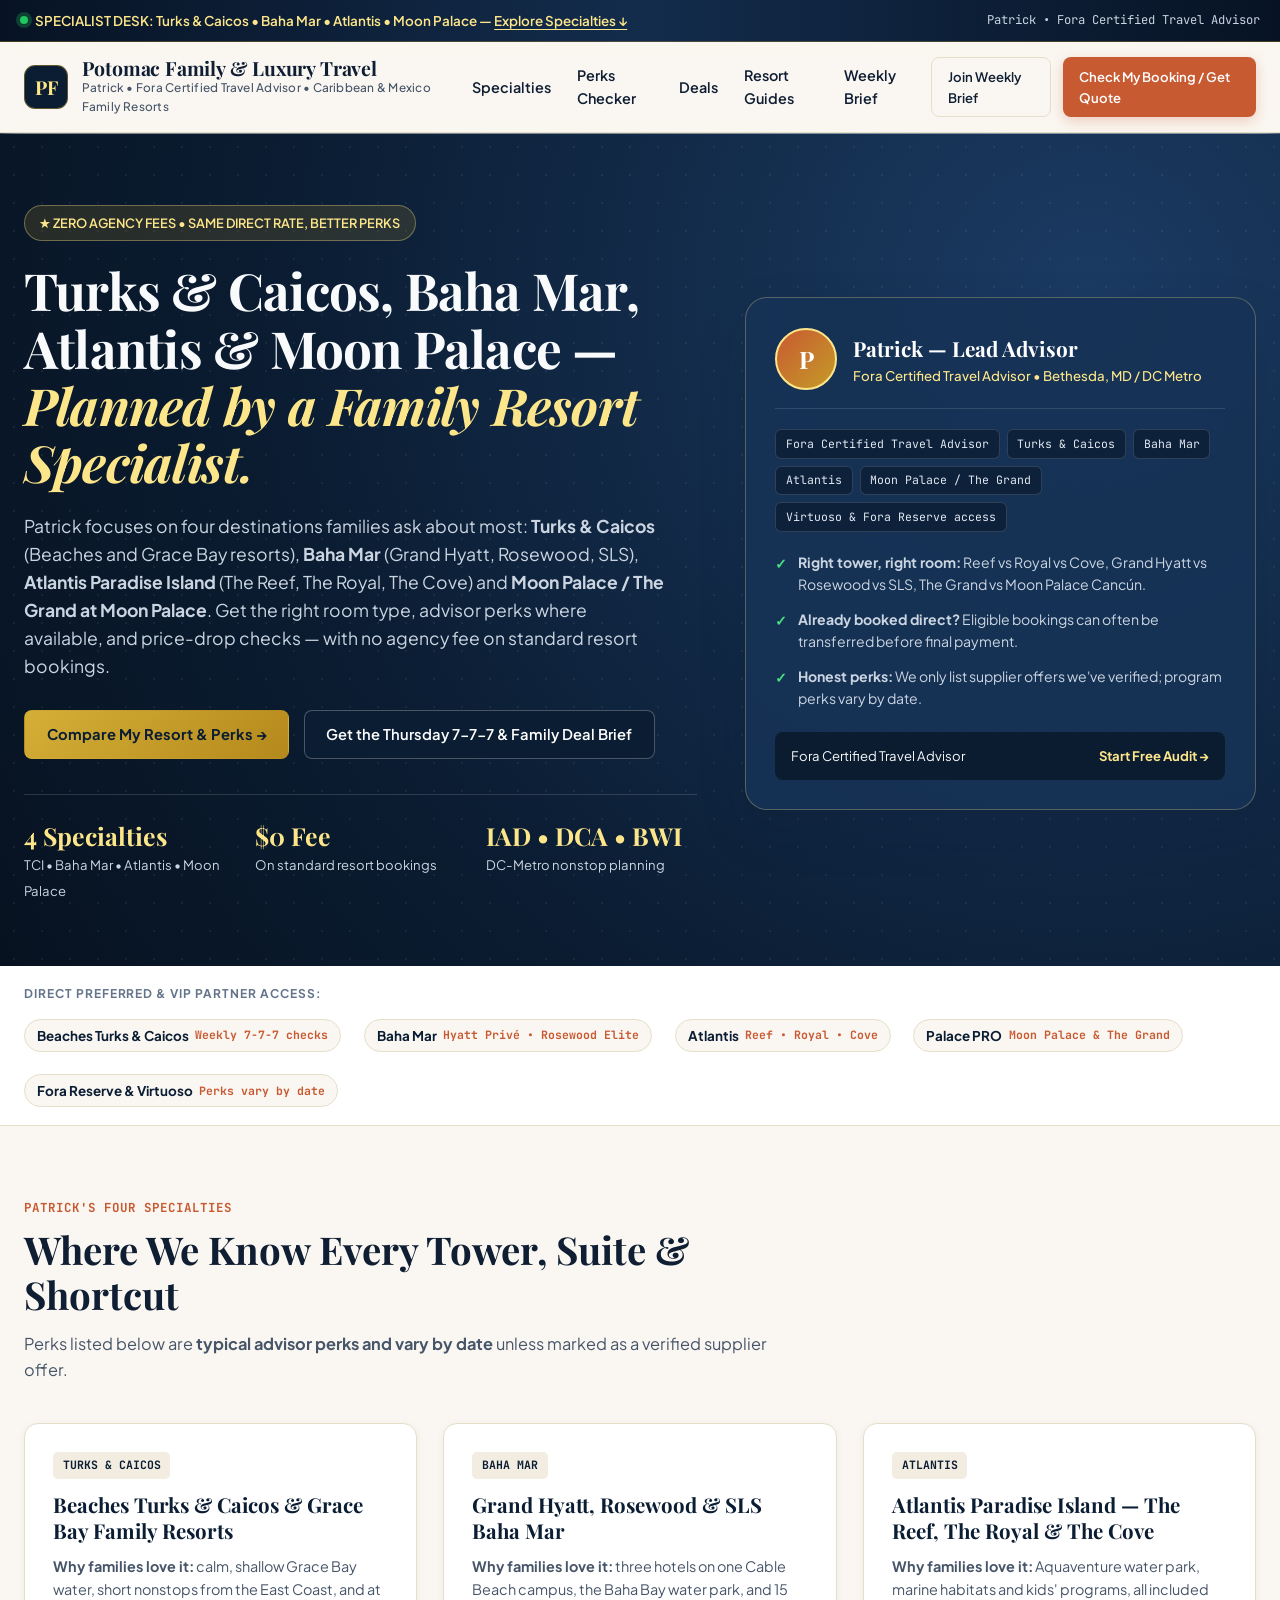
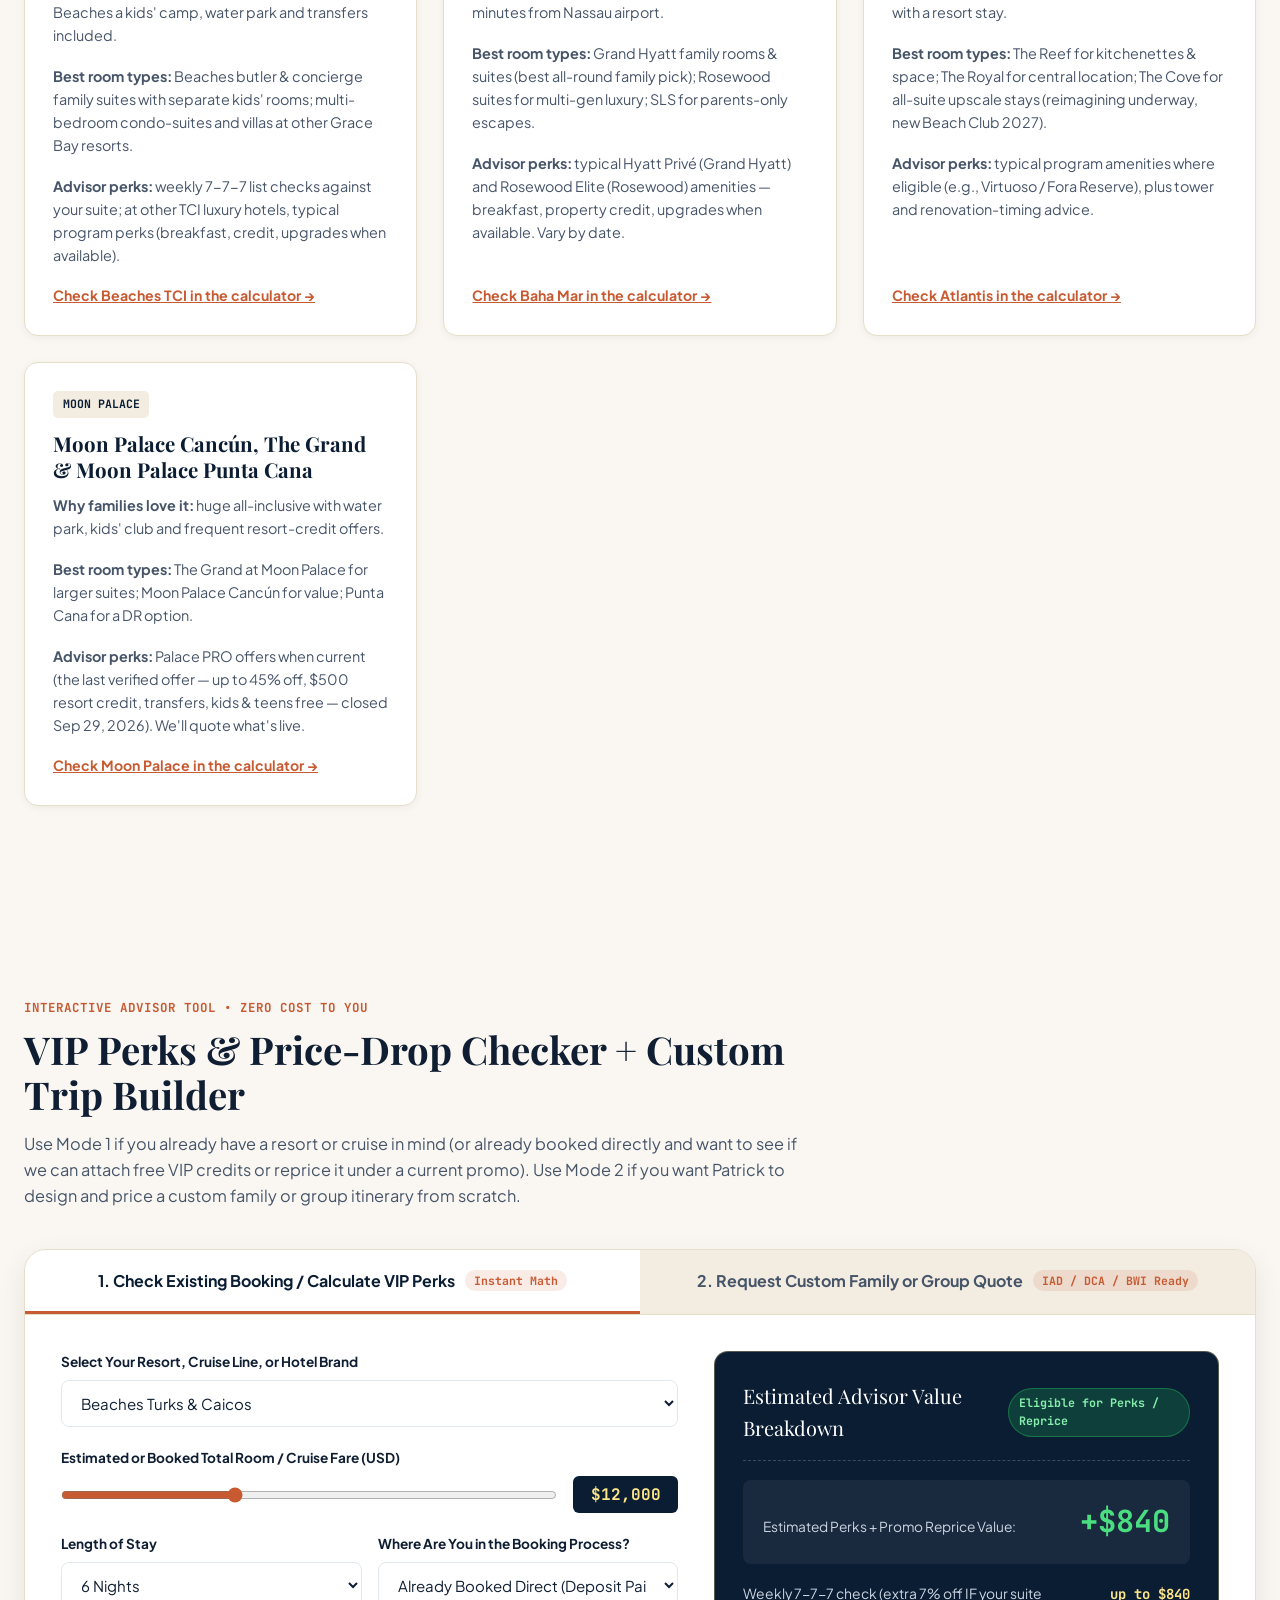
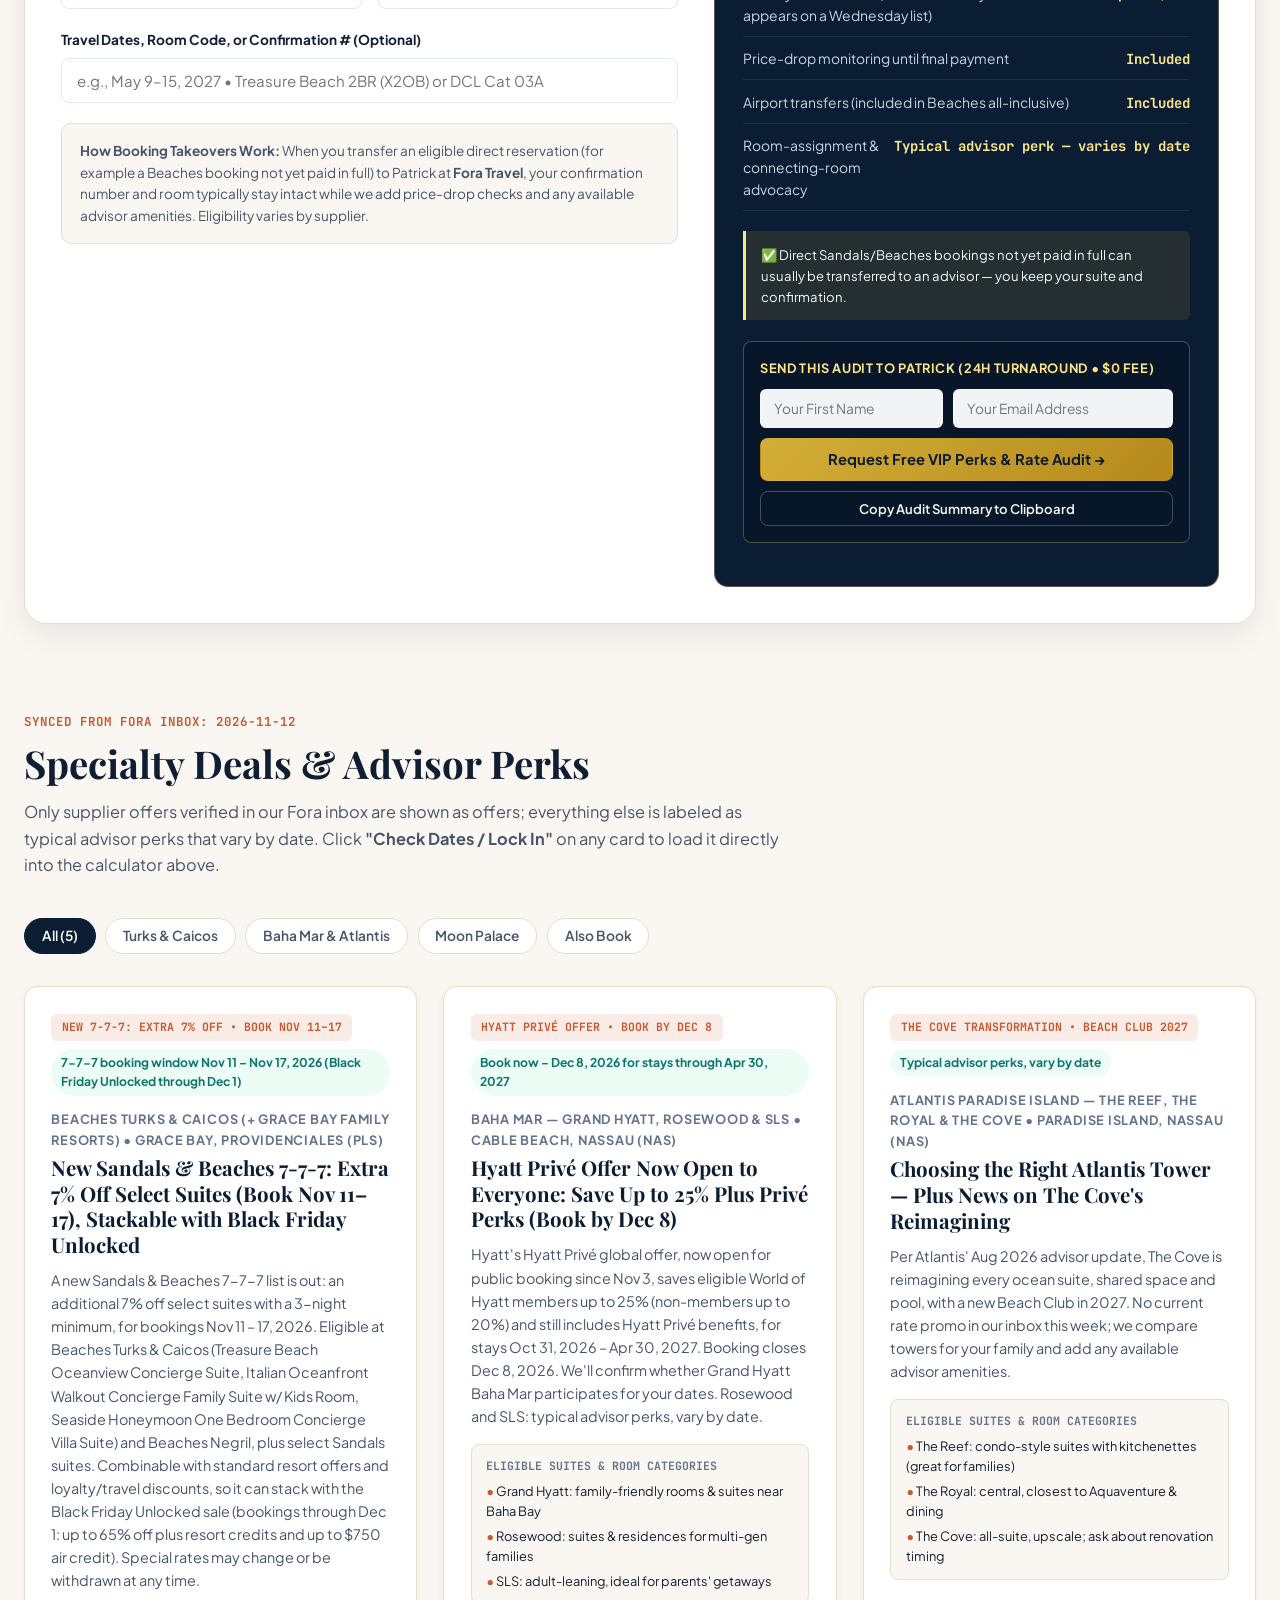
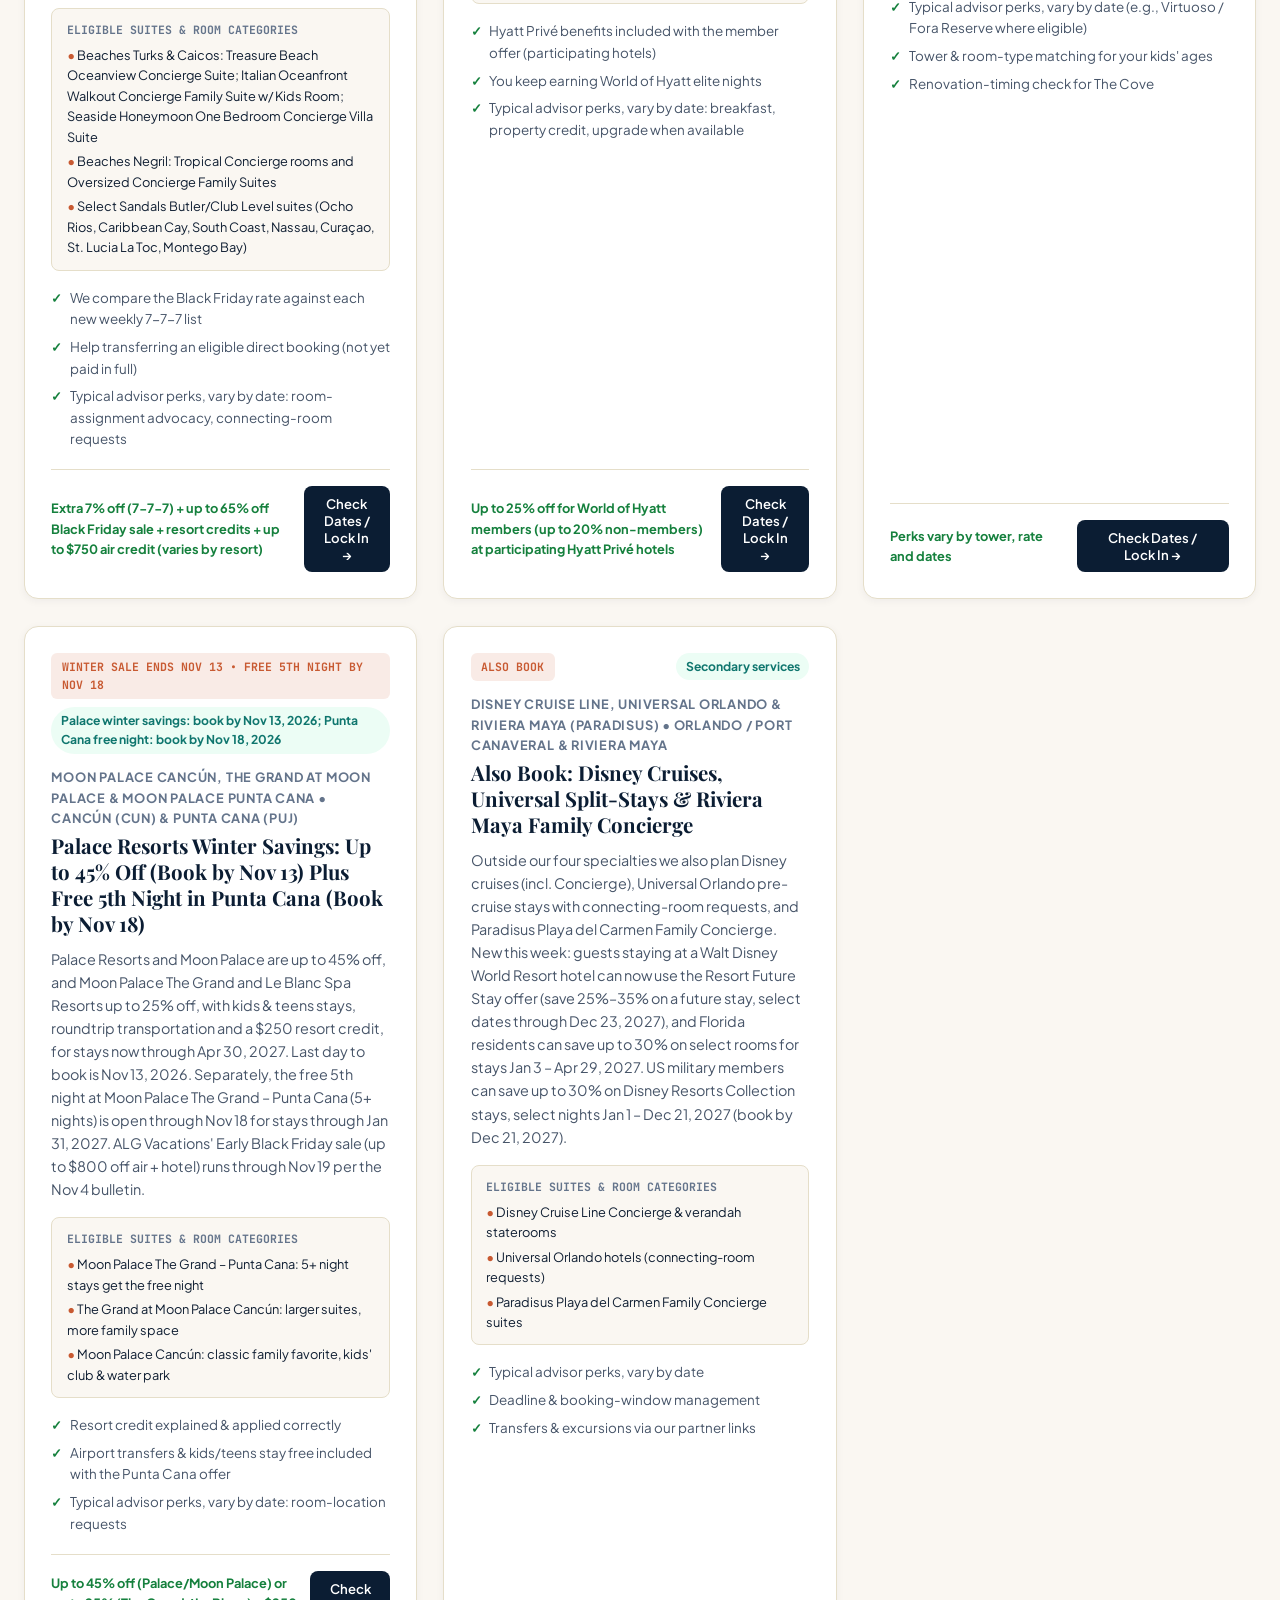
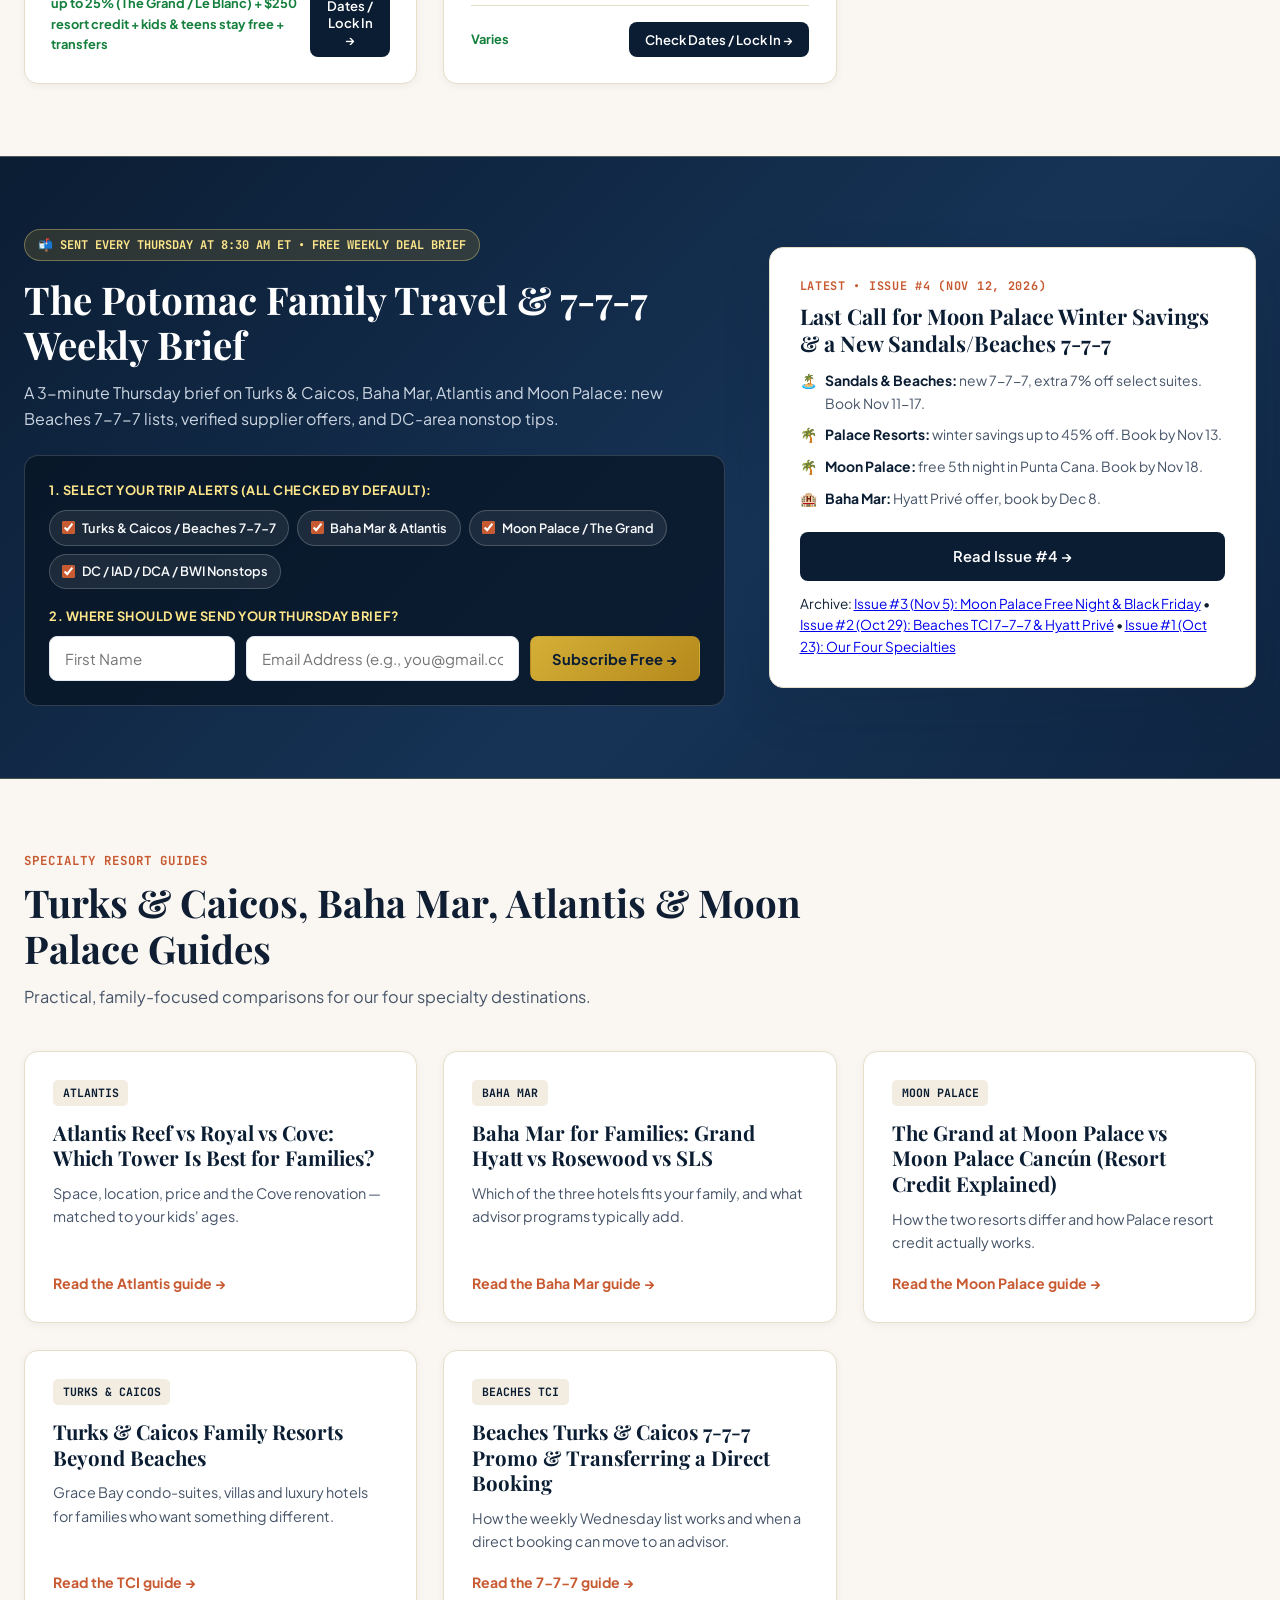
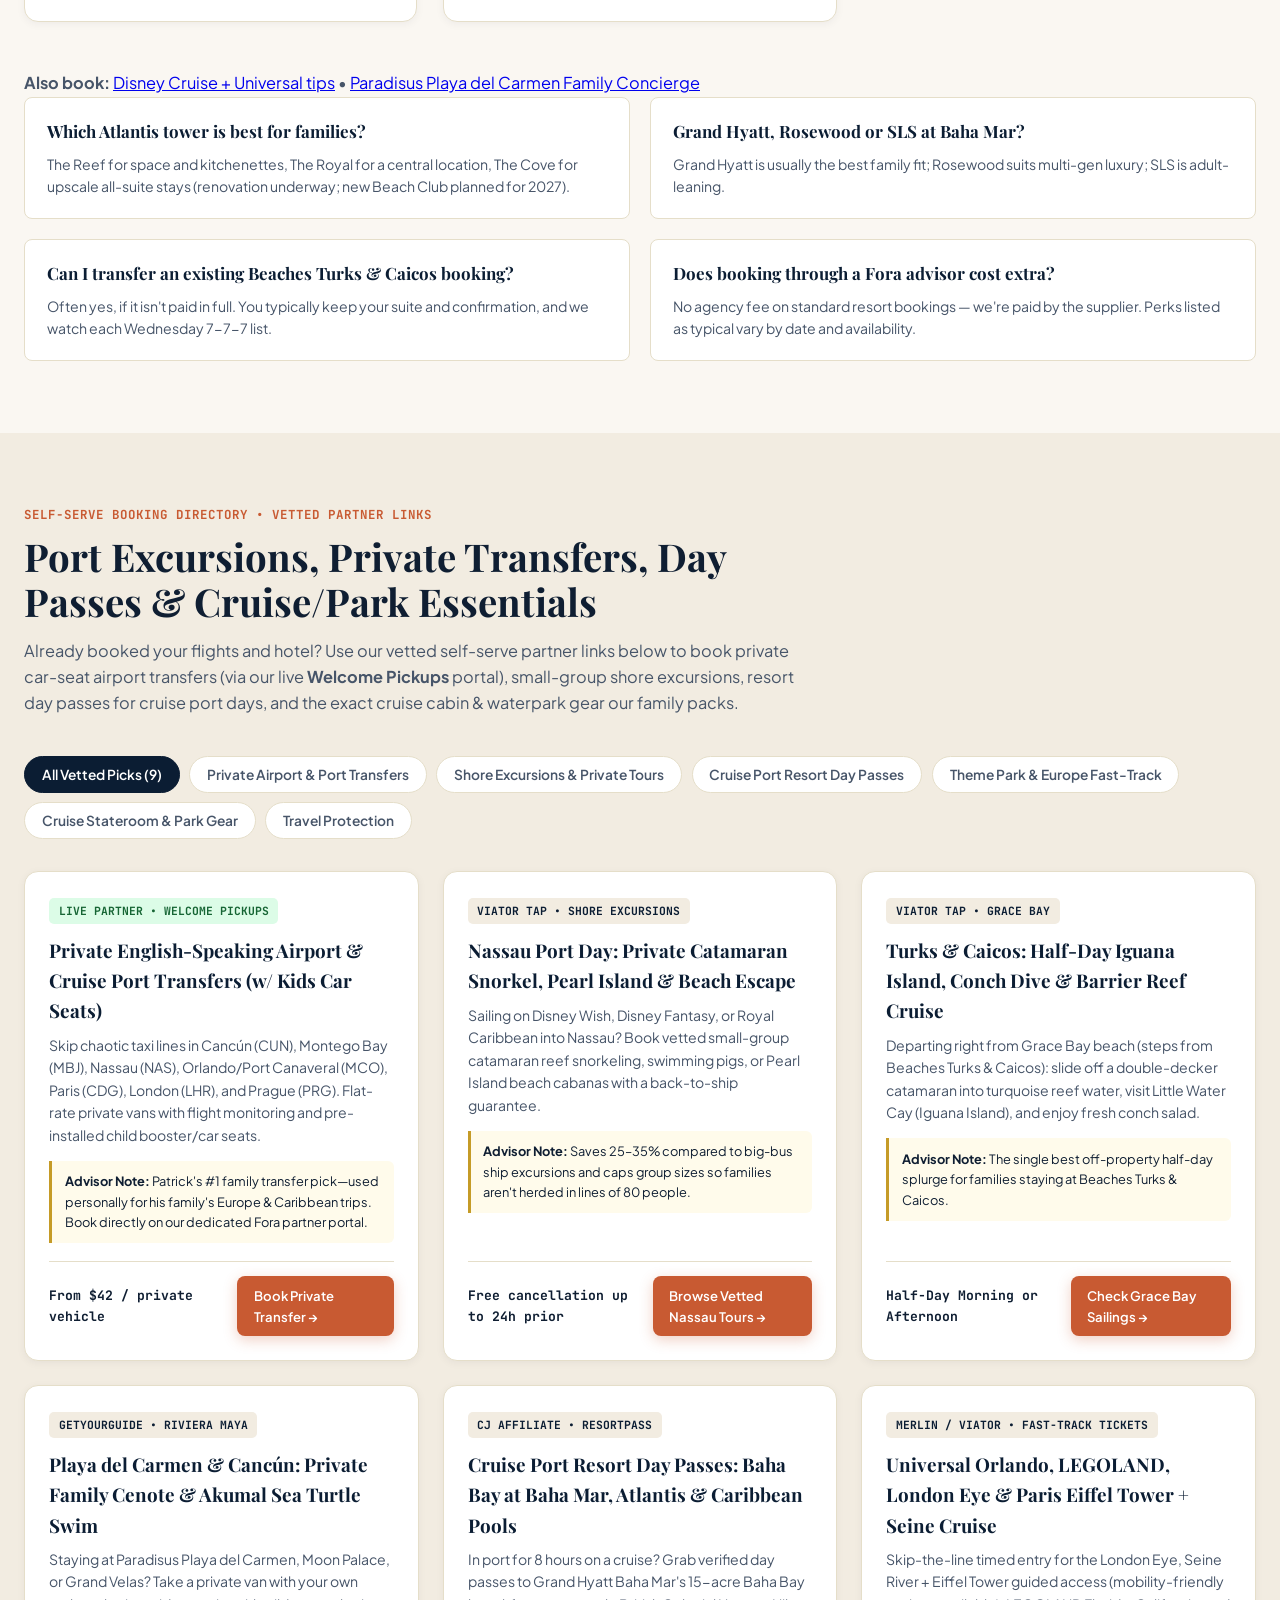
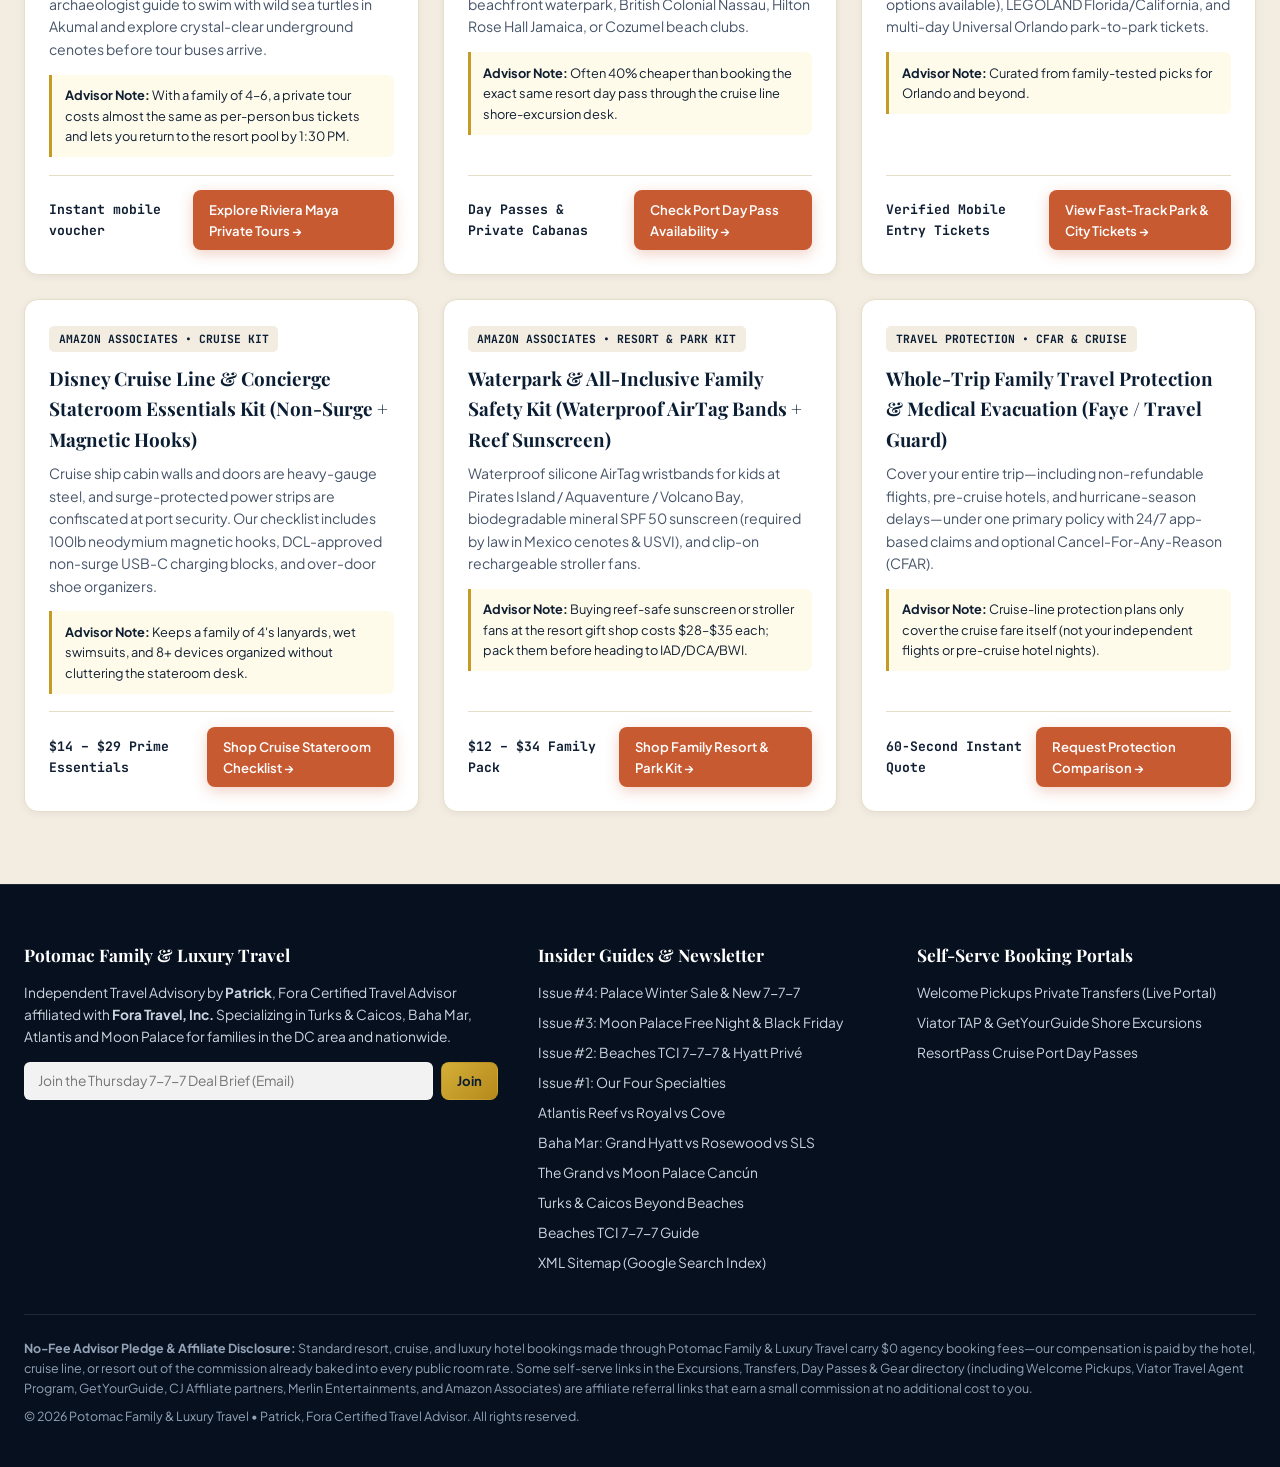
==== commit 2c9d337f: "Weekly update Nov 12, 2026: Issue #4, deals, sitemap" ====
--- a/index.html
+++ b/index.html
@@ -531,18 +531,18 @@
         </form>
       </div>
 
-      <!-- Right: Preview Card for Issue #3 (Nov 5, 2026) -->
+      <!-- Right: Preview Card for Issue #4 (Nov 12, 2026) -->
       <aside class="newsletter-issue-card">
-        <span class="issue-kicker">LATEST • ISSUE #3 (NOV 5, 2026)</span>
-        <h3>Free 5th Night at Moon Palace Punta Cana &amp; Sandals/Beaches Black Friday</h3>
+        <span class="issue-kicker">LATEST • ISSUE #4 (NOV 12, 2026)</span>
+        <h3>Last Call for Moon Palace Winter Savings &amp; a New Sandals/Beaches 7-7-7</h3>
         <ul class="issue-highlights">
-          <li><span>🌴</span><div><strong>Moon Palace:</strong> free 5th night + $250 resort credit at The Grand – Punta Cana. Book by Nov 18.</div></li>
-          <li><span>🏝️</span><div><strong>Turks &amp; Caicos:</strong> Sandals &amp; Beaches Black Friday, up to 65% off + air credit. Book by Dec 1.</div></li>
-          <li><span>🏨</span><div><strong>Baha Mar:</strong> Hyatt Privé offer, up to 25% off. Book by Dec 8.</div></li>
-          <li><span>🌊</span><div><strong>Atlantis:</strong> The Cove reimagining update.</div></li>
+          <li><span>🏝️</span><div><strong>Sandals &amp; Beaches:</strong> new 7-7-7, extra 7% off select suites. Book Nov 11-17.</div></li>
+          <li><span>🌴</span><div><strong>Palace Resorts:</strong> winter savings up to 45% off. Book by Nov 13.</div></li>
+          <li><span>🌴</span><div><strong>Moon Palace:</strong> free 5th night in Punta Cana. Book by Nov 18.</div></li>
+          <li><span>🏨</span><div><strong>Baha Mar:</strong> Hyatt Privé offer, book by Dec 8.</div></li>
         </ul>
-        <a href="./newsletter/issue-3-nov-5-2026.html" class="btn btn-navy" style="width: 100%;">Read Issue #3 &rarr;</a>
-        <p style="margin-top:0.75rem; font-size:0.85rem;">Archive: <a href="./newsletter/issue-2-oct-29-2026.html">Issue #2 (Oct 29): Beaches TCI 7-7-7 &amp; Hyatt Privé</a> • <a href="./newsletter/issue-1-oct-23-2026.html">Issue #1 (Oct 23): Our Four Specialties</a></p>
+        <a href="./newsletter/issue-4-nov-12-2026.html" class="btn btn-navy" style="width: 100%;">Read Issue #4 &rarr;</a>
+        <p style="margin-top:0.75rem; font-size:0.85rem;">Archive: <a href="./newsletter/issue-3-nov-5-2026.html">Issue #3 (Nov 5): Moon Palace Free Night &amp; Black Friday</a> • <a href="./newsletter/issue-2-oct-29-2026.html">Issue #2 (Oct 29): Beaches TCI 7-7-7 &amp; Hyatt Privé</a> • <a href="./newsletter/issue-1-oct-23-2026.html">Issue #1 (Oct 23): Our Four Specialties</a></p>
       </aside>
     </div>
   </section>
@@ -660,6 +660,7 @@
       <div class="footer-col">
         <h4>Insider Guides &amp; Newsletter</h4>
         <ul>
+          <li><a href="./newsletter/issue-4-nov-12-2026.html">Issue #4: Palace Winter Sale &amp; New 7-7-7</a></li>
           <li><a href="./newsletter/issue-3-nov-5-2026.html">Issue #3: Moon Palace Free Night &amp; Black Friday</a></li>
           <li><a href="./newsletter/issue-2-oct-29-2026.html">Issue #2: Beaches TCI 7-7-7 &amp; Hyatt Privé</a></li>
           <li><a href="./newsletter/issue-1-oct-23-2026.html">Issue #1: Our Four Specialties</a></li>
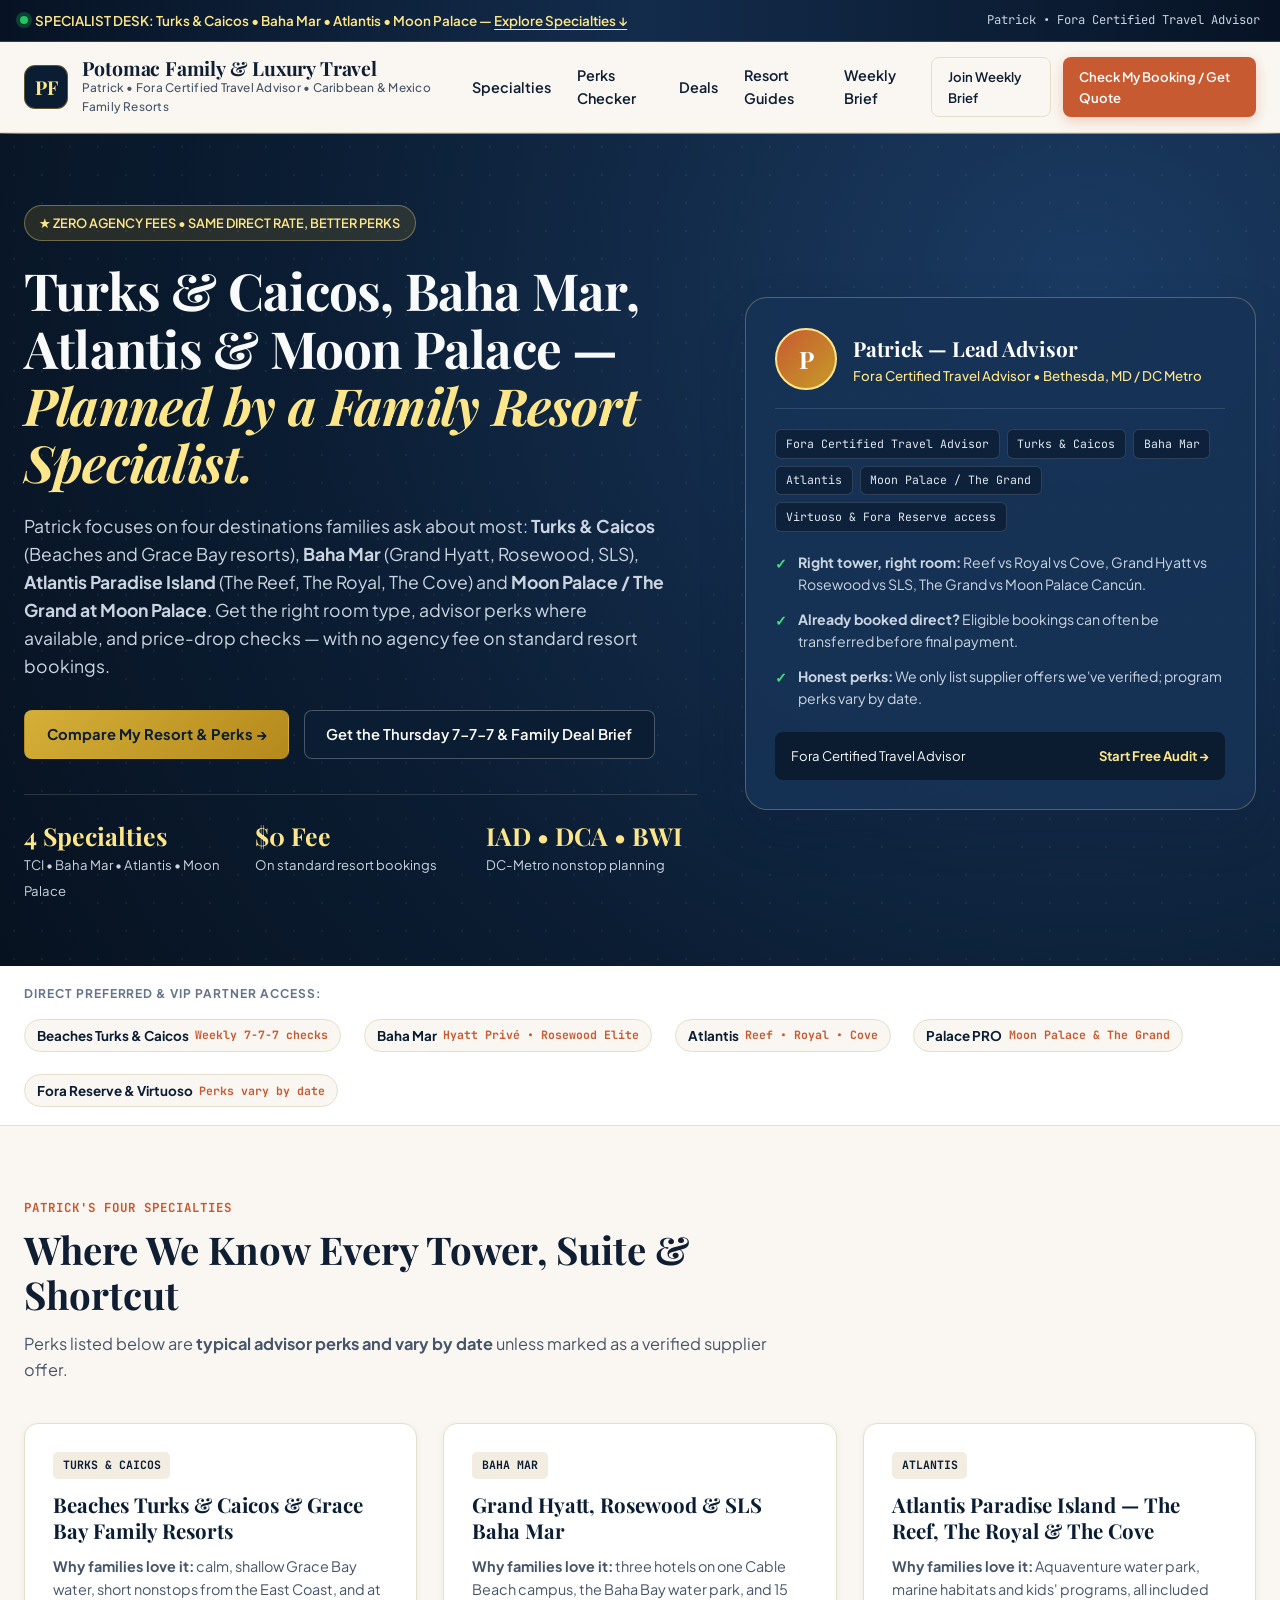
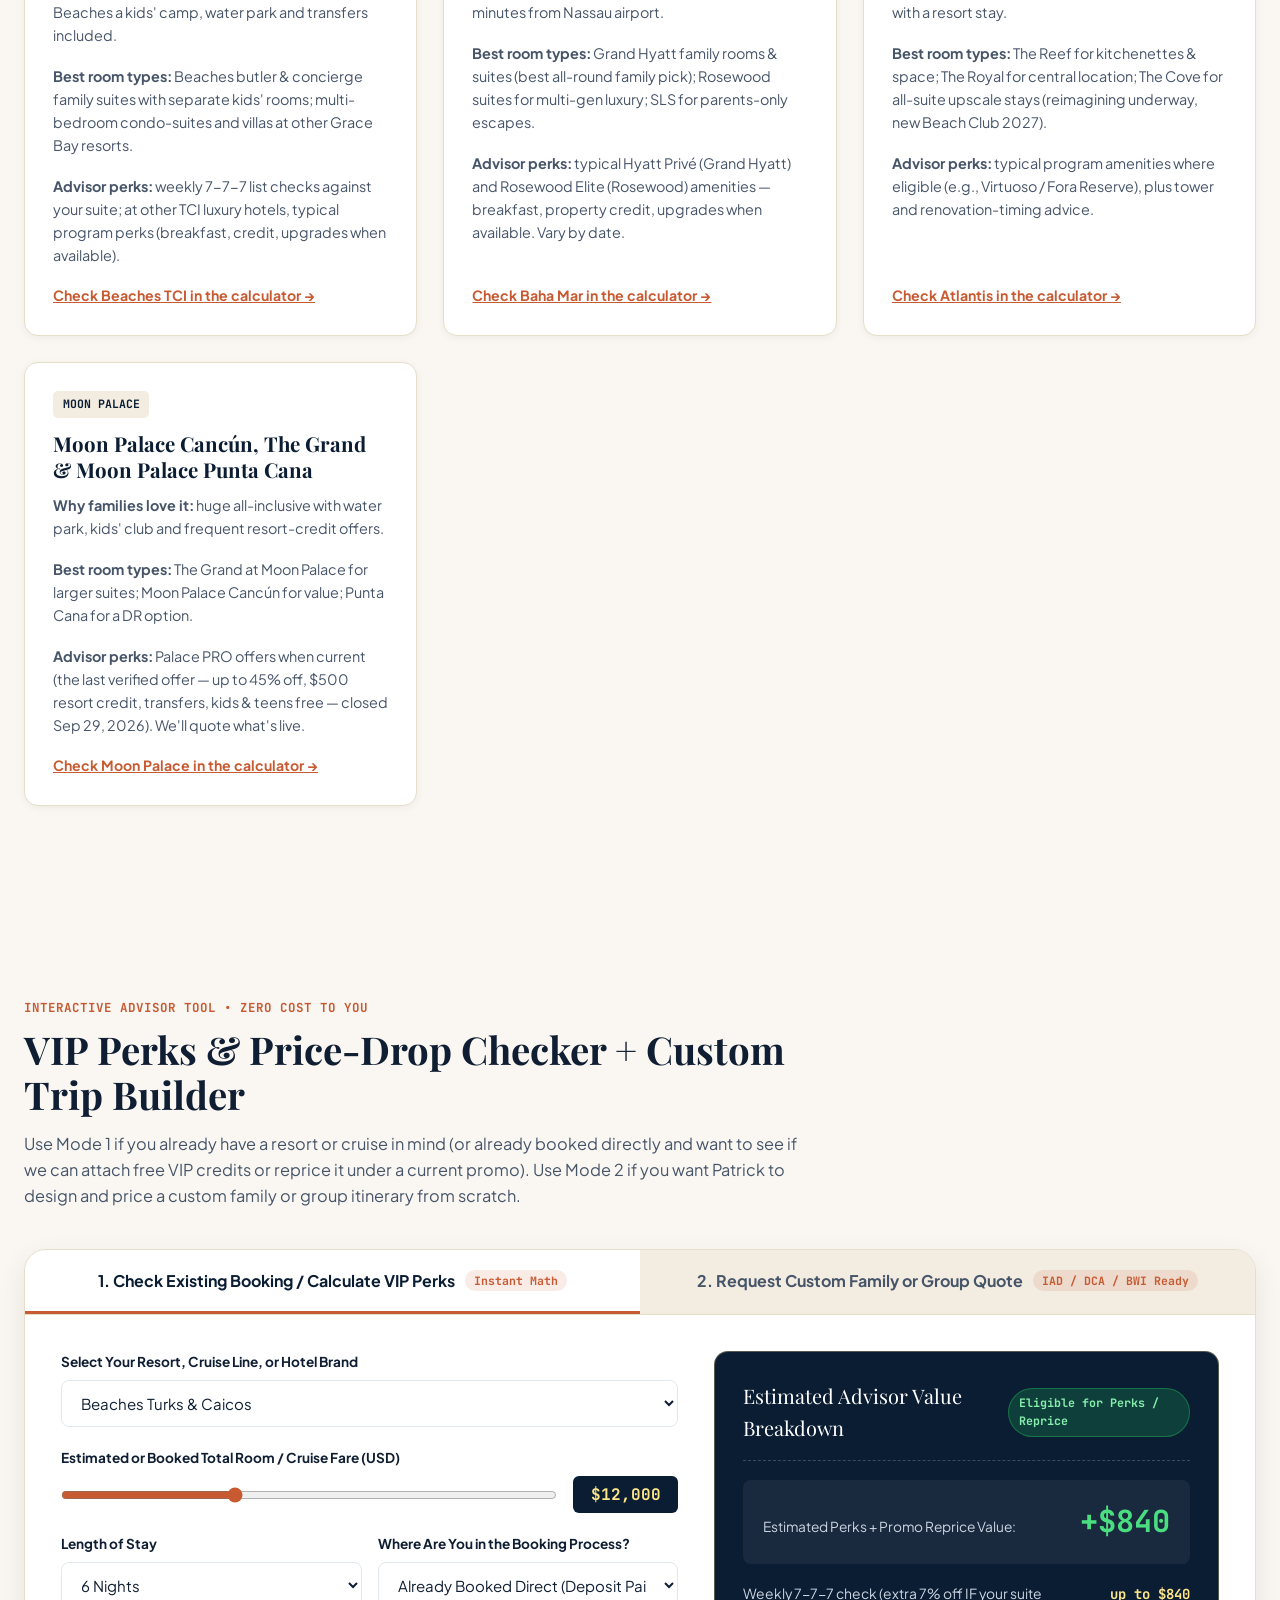
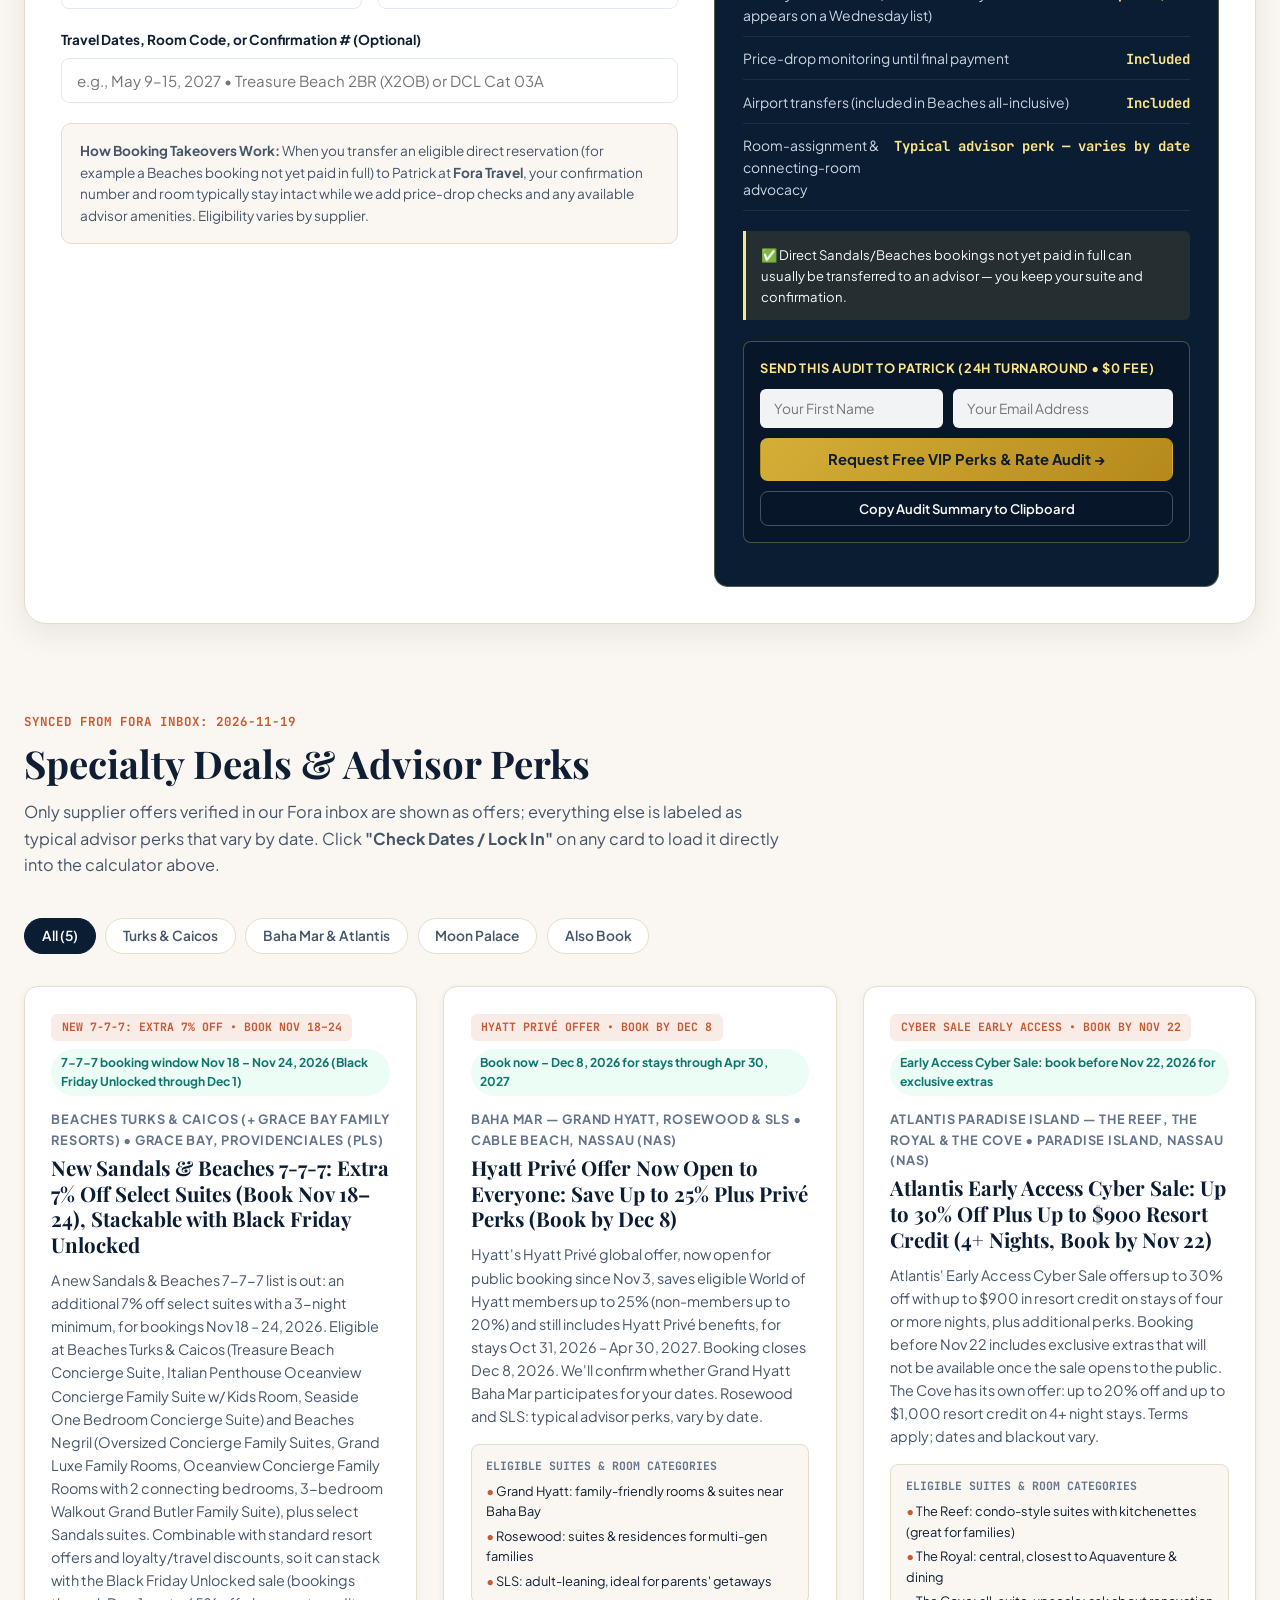
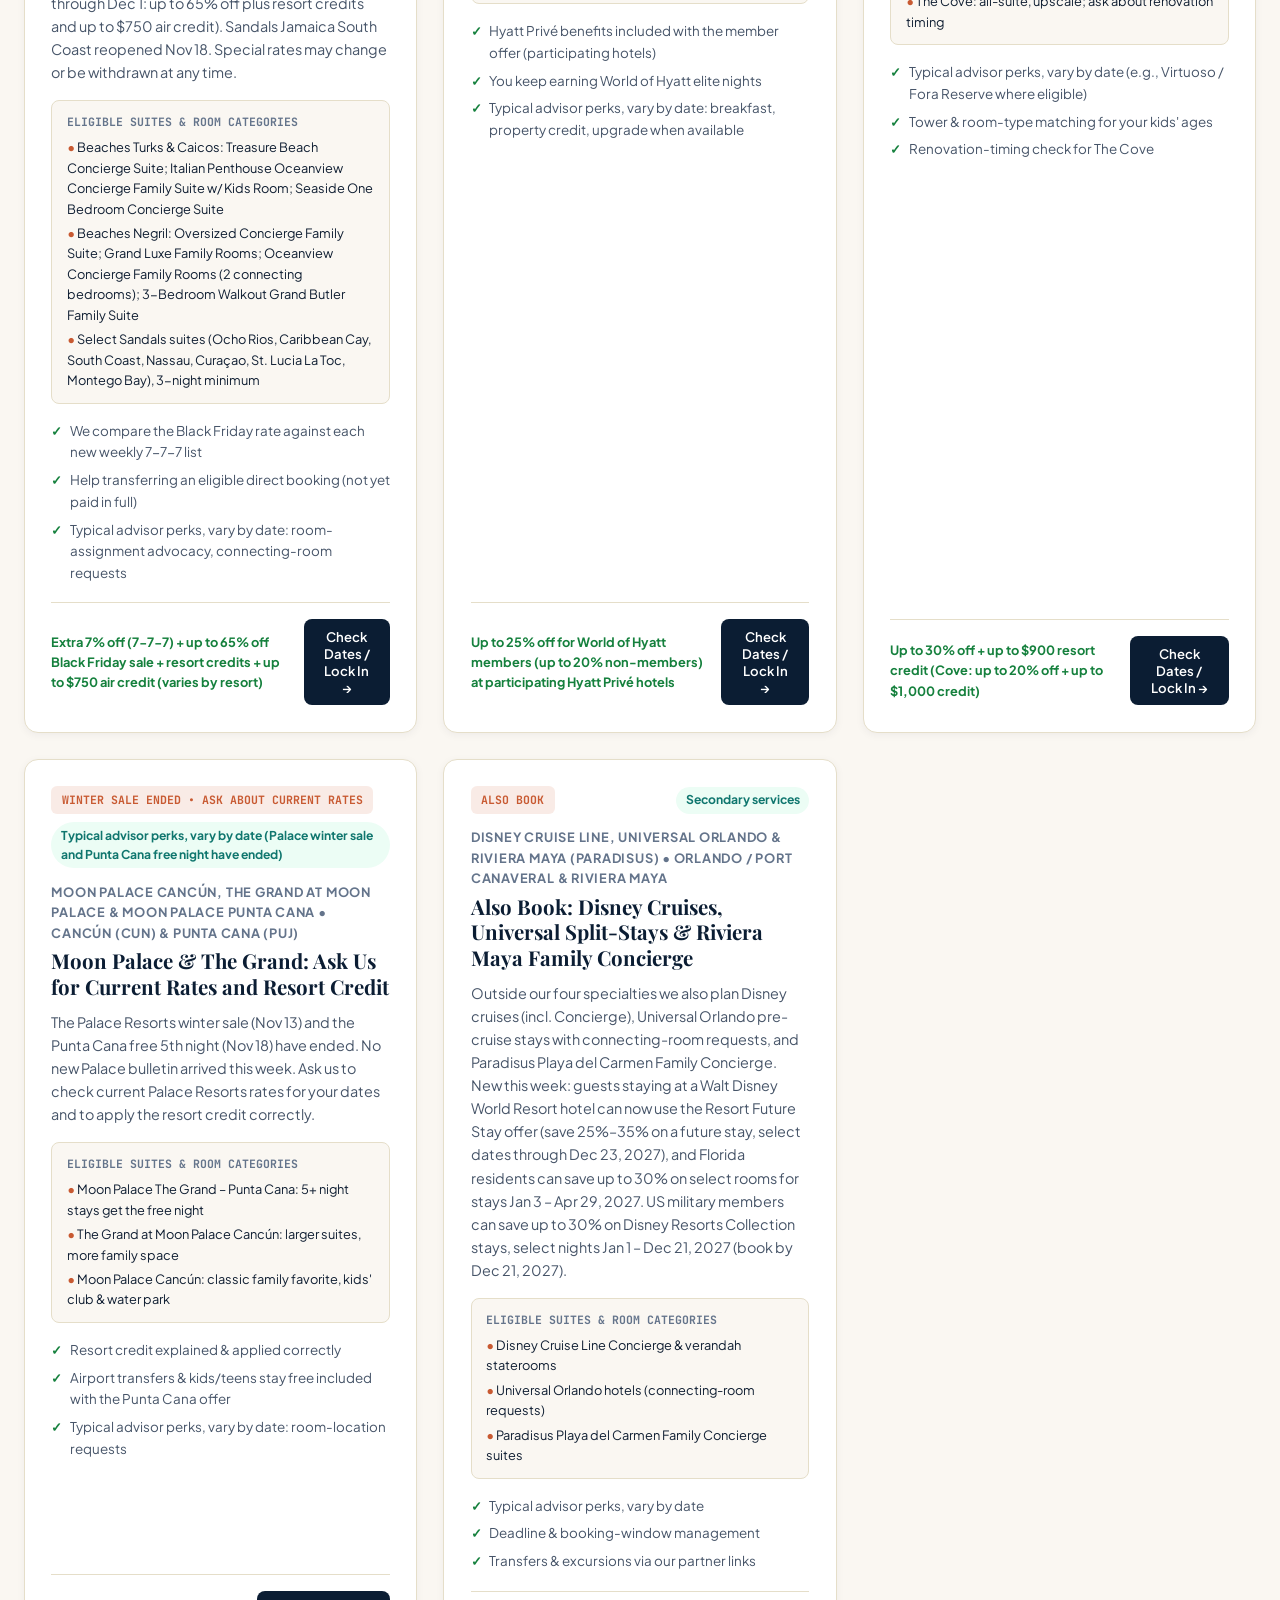
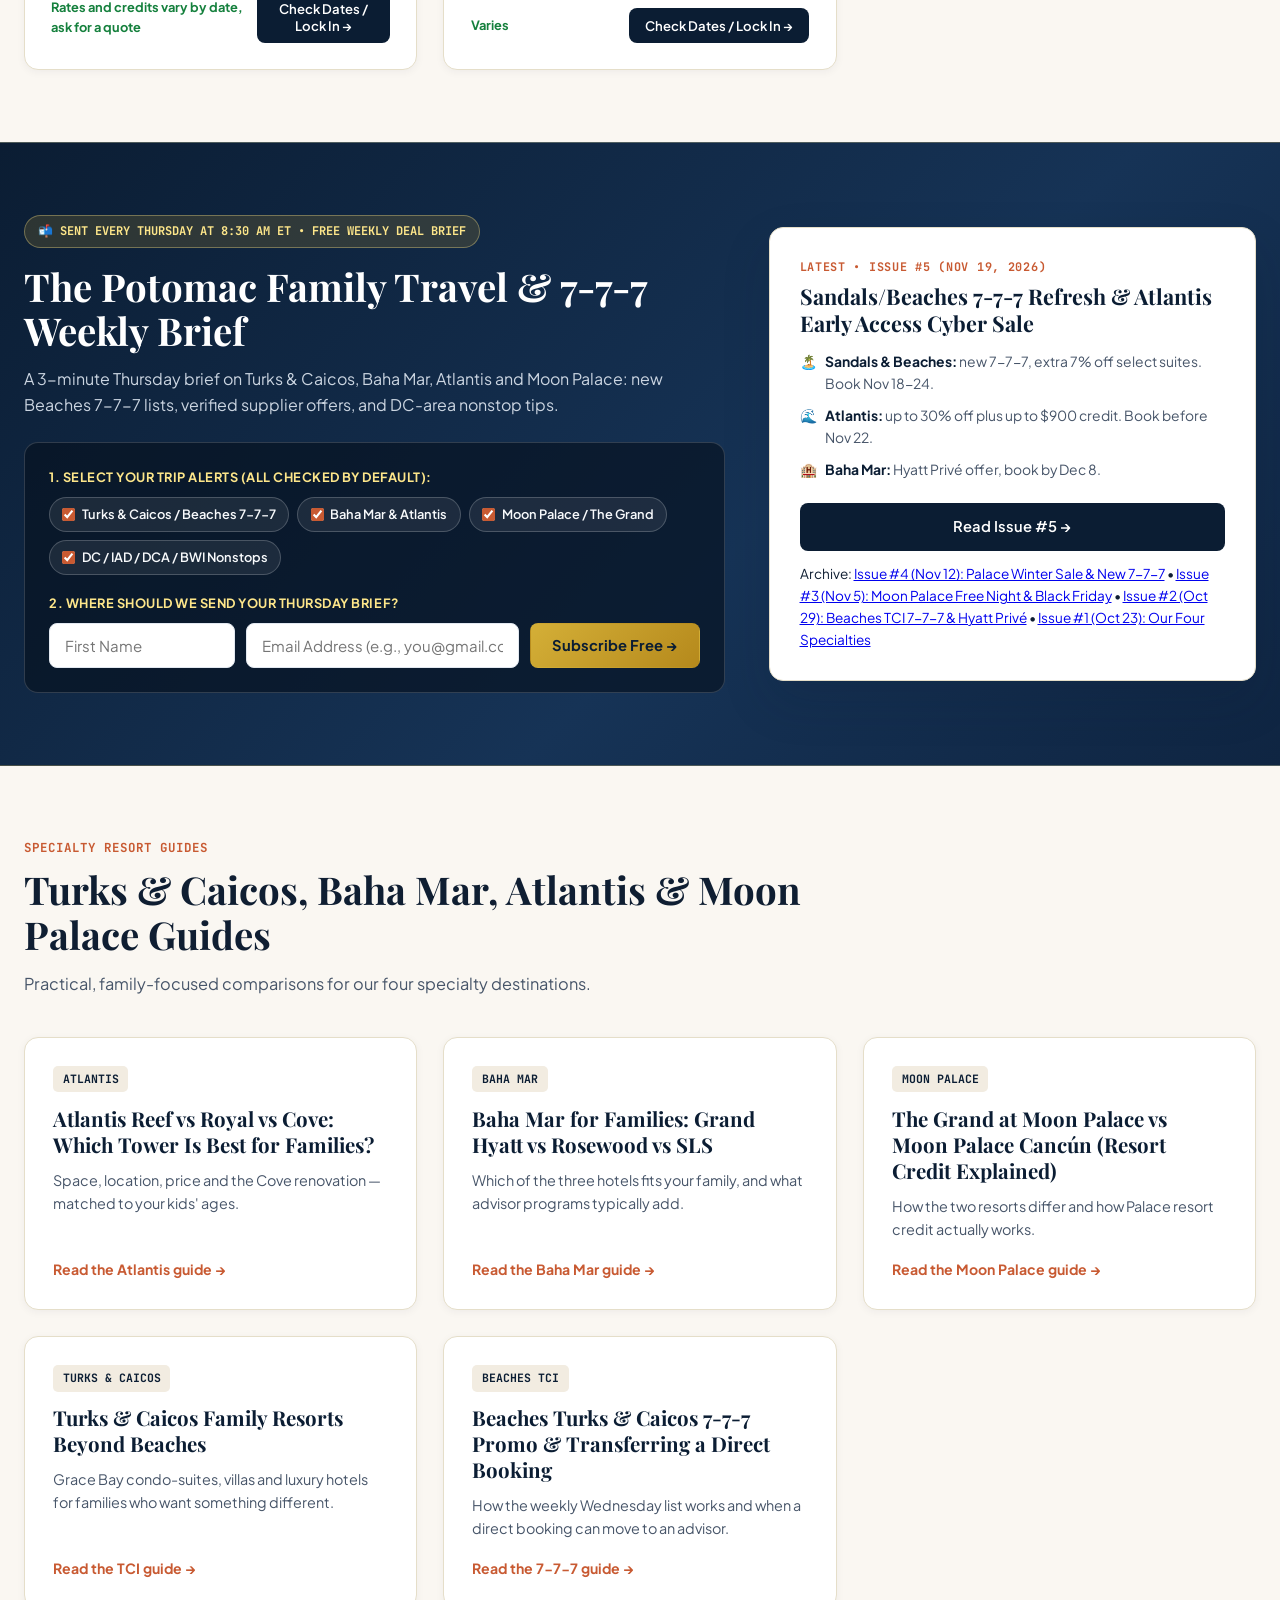
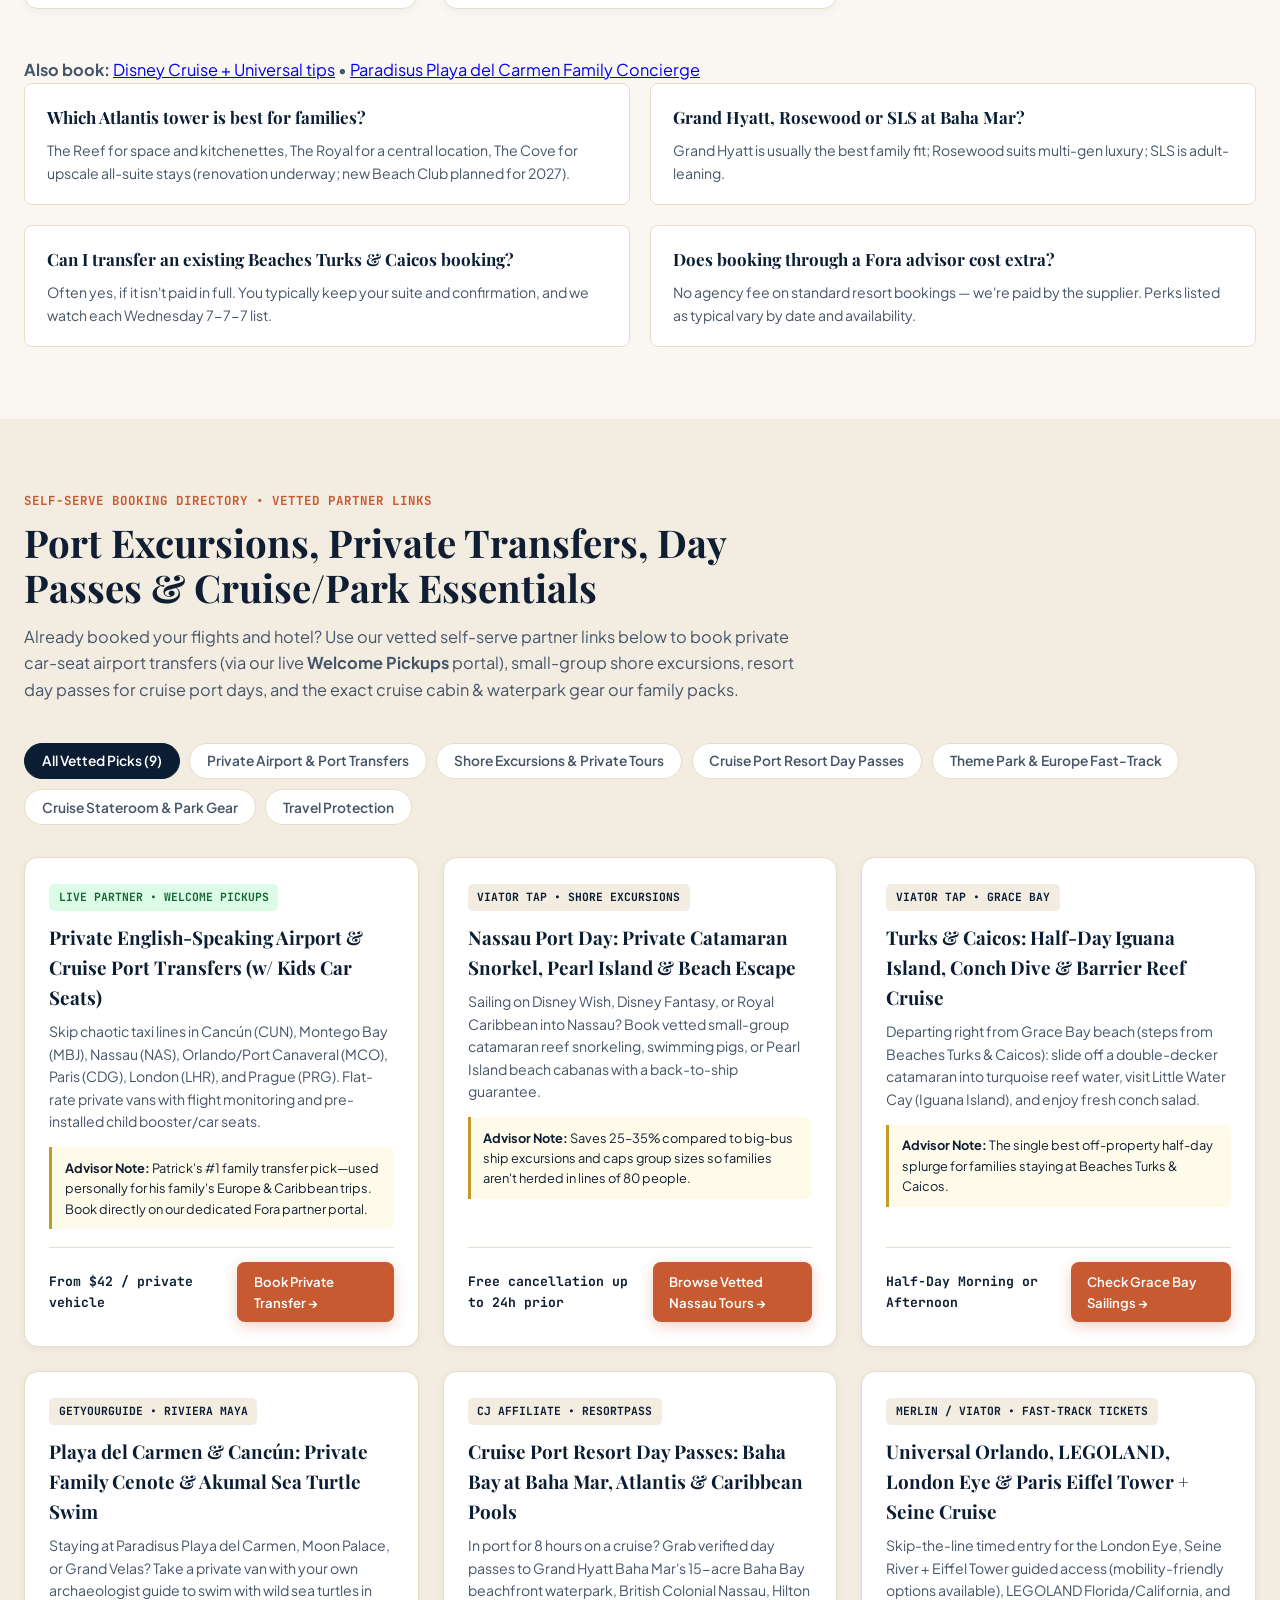
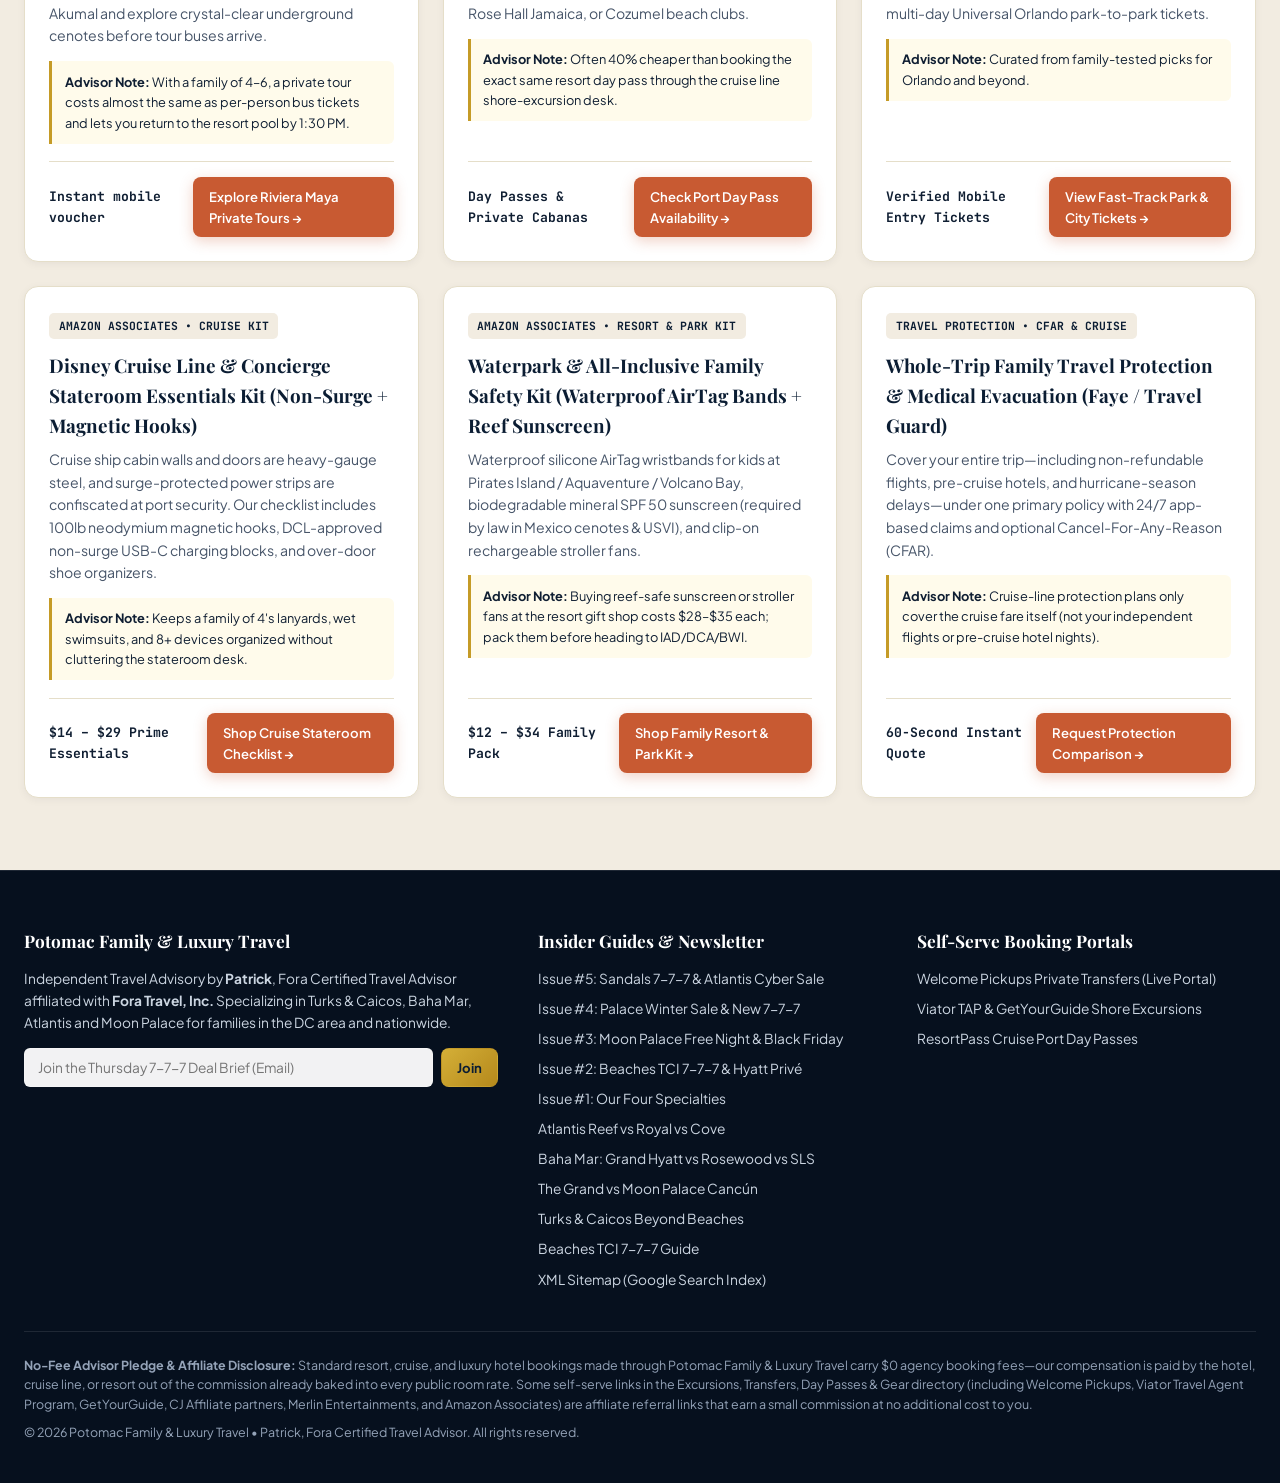
==== commit fb5d1089: "Weekly update Nov 19, 2026: Issue #5, deals, sitemap" ====
--- a/index.html
+++ b/index.html
@@ -531,18 +531,17 @@
         </form>
       </div>
 
-      <!-- Right: Preview Card for Issue #4 (Nov 12, 2026) -->
+      <!-- Right: Preview Card for Issue #5 (Nov 19, 2026) -->
       <aside class="newsletter-issue-card">
-        <span class="issue-kicker">LATEST • ISSUE #4 (NOV 12, 2026)</span>
-        <h3>Last Call for Moon Palace Winter Savings &amp; a New Sandals/Beaches 7-7-7</h3>
+        <span class="issue-kicker">LATEST • ISSUE #5 (NOV 19, 2026)</span>
+        <h3>Sandals/Beaches 7-7-7 Refresh &amp; Atlantis Early Access Cyber Sale</h3>
         <ul class="issue-highlights">
-          <li><span>🏝️</span><div><strong>Sandals &amp; Beaches:</strong> new 7-7-7, extra 7% off select suites. Book Nov 11-17.</div></li>
-          <li><span>🌴</span><div><strong>Palace Resorts:</strong> winter savings up to 45% off. Book by Nov 13.</div></li>
-          <li><span>🌴</span><div><strong>Moon Palace:</strong> free 5th night in Punta Cana. Book by Nov 18.</div></li>
+          <li><span>🏝️</span><div><strong>Sandals &amp; Beaches:</strong> new 7-7-7, extra 7% off select suites. Book Nov 18-24.</div></li>
+          <li><span>🌊</span><div><strong>Atlantis:</strong> up to 30% off plus up to $900 credit. Book before Nov 22.</div></li>
           <li><span>🏨</span><div><strong>Baha Mar:</strong> Hyatt Privé offer, book by Dec 8.</div></li>
         </ul>
-        <a href="./newsletter/issue-4-nov-12-2026.html" class="btn btn-navy" style="width: 100%;">Read Issue #4 &rarr;</a>
-        <p style="margin-top:0.75rem; font-size:0.85rem;">Archive: <a href="./newsletter/issue-3-nov-5-2026.html">Issue #3 (Nov 5): Moon Palace Free Night &amp; Black Friday</a> • <a href="./newsletter/issue-2-oct-29-2026.html">Issue #2 (Oct 29): Beaches TCI 7-7-7 &amp; Hyatt Privé</a> • <a href="./newsletter/issue-1-oct-23-2026.html">Issue #1 (Oct 23): Our Four Specialties</a></p>
+        <a href="./newsletter/issue-5-nov-19-2026.html" class="btn btn-navy" style="width: 100%;">Read Issue #5 &rarr;</a>
+        <p style="margin-top:0.75rem; font-size:0.85rem;">Archive: <a href="./newsletter/issue-4-nov-12-2026.html">Issue #4 (Nov 12): Palace Winter Sale &amp; New 7-7-7</a> • <a href="./newsletter/issue-3-nov-5-2026.html">Issue #3 (Nov 5): Moon Palace Free Night &amp; Black Friday</a> • <a href="./newsletter/issue-2-oct-29-2026.html">Issue #2 (Oct 29): Beaches TCI 7-7-7 &amp; Hyatt Privé</a> • <a href="./newsletter/issue-1-oct-23-2026.html">Issue #1 (Oct 23): Our Four Specialties</a></p>
       </aside>
     </div>
   </section>
@@ -660,6 +659,7 @@
       <div class="footer-col">
         <h4>Insider Guides &amp; Newsletter</h4>
         <ul>
+          <li><a href="./newsletter/issue-5-nov-19-2026.html">Issue #5: Sandals 7-7-7 &amp; Atlantis Cyber Sale</a></li>
           <li><a href="./newsletter/issue-4-nov-12-2026.html">Issue #4: Palace Winter Sale &amp; New 7-7-7</a></li>
           <li><a href="./newsletter/issue-3-nov-5-2026.html">Issue #3: Moon Palace Free Night &amp; Black Friday</a></li>
           <li><a href="./newsletter/issue-2-oct-29-2026.html">Issue #2: Beaches TCI 7-7-7 &amp; Hyatt Privé</a></li>
